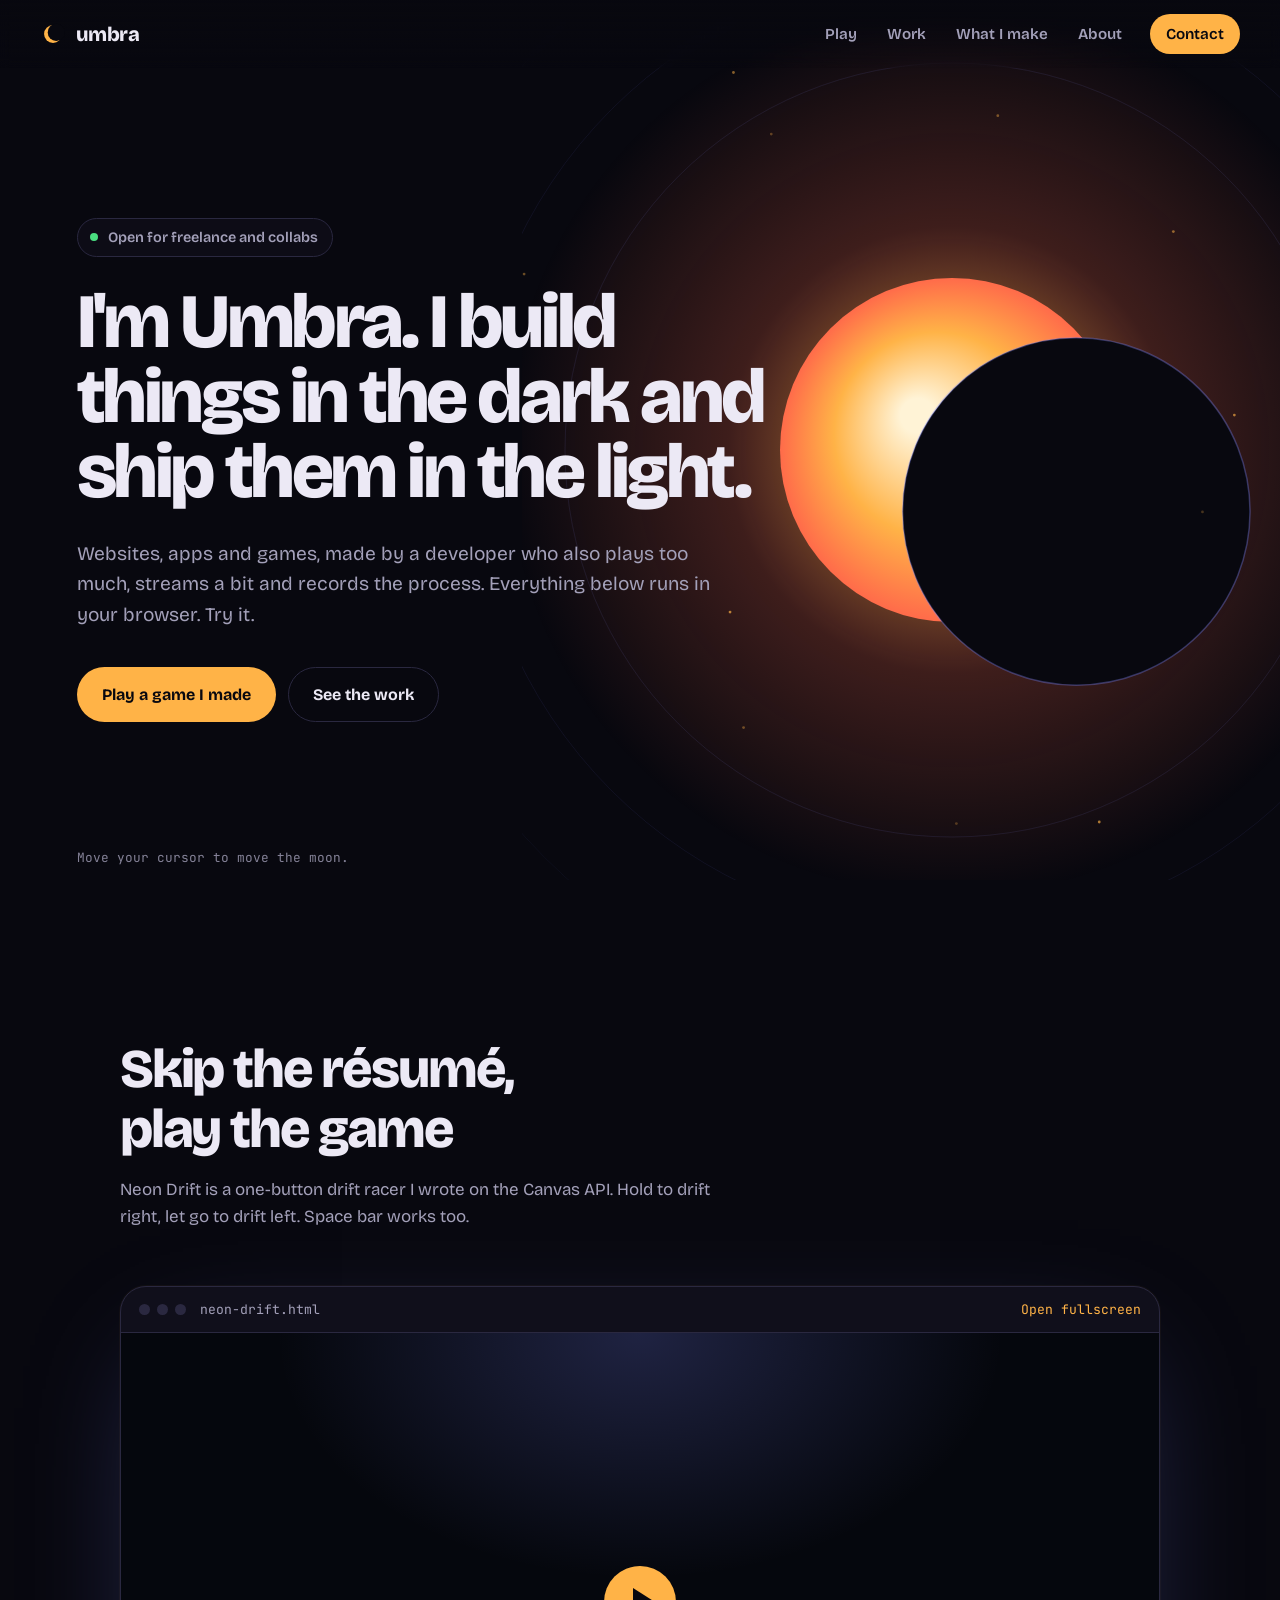
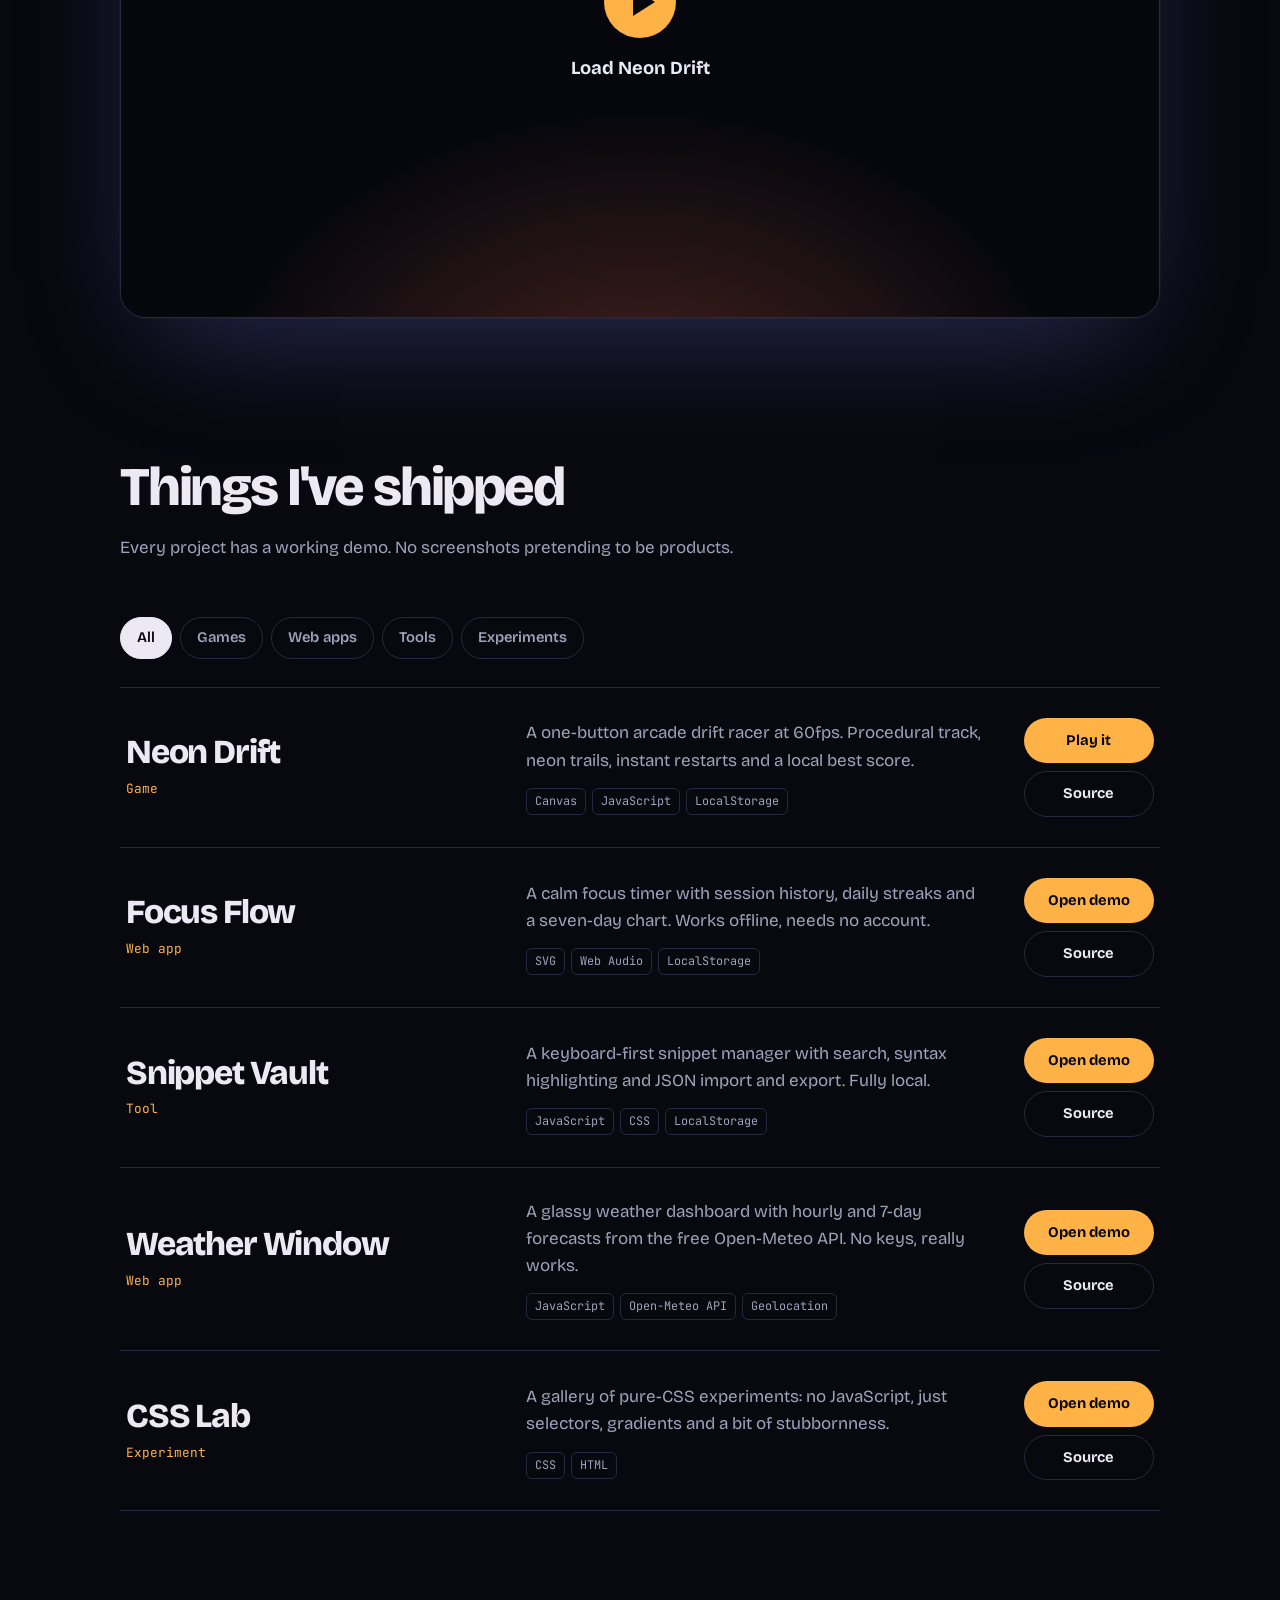
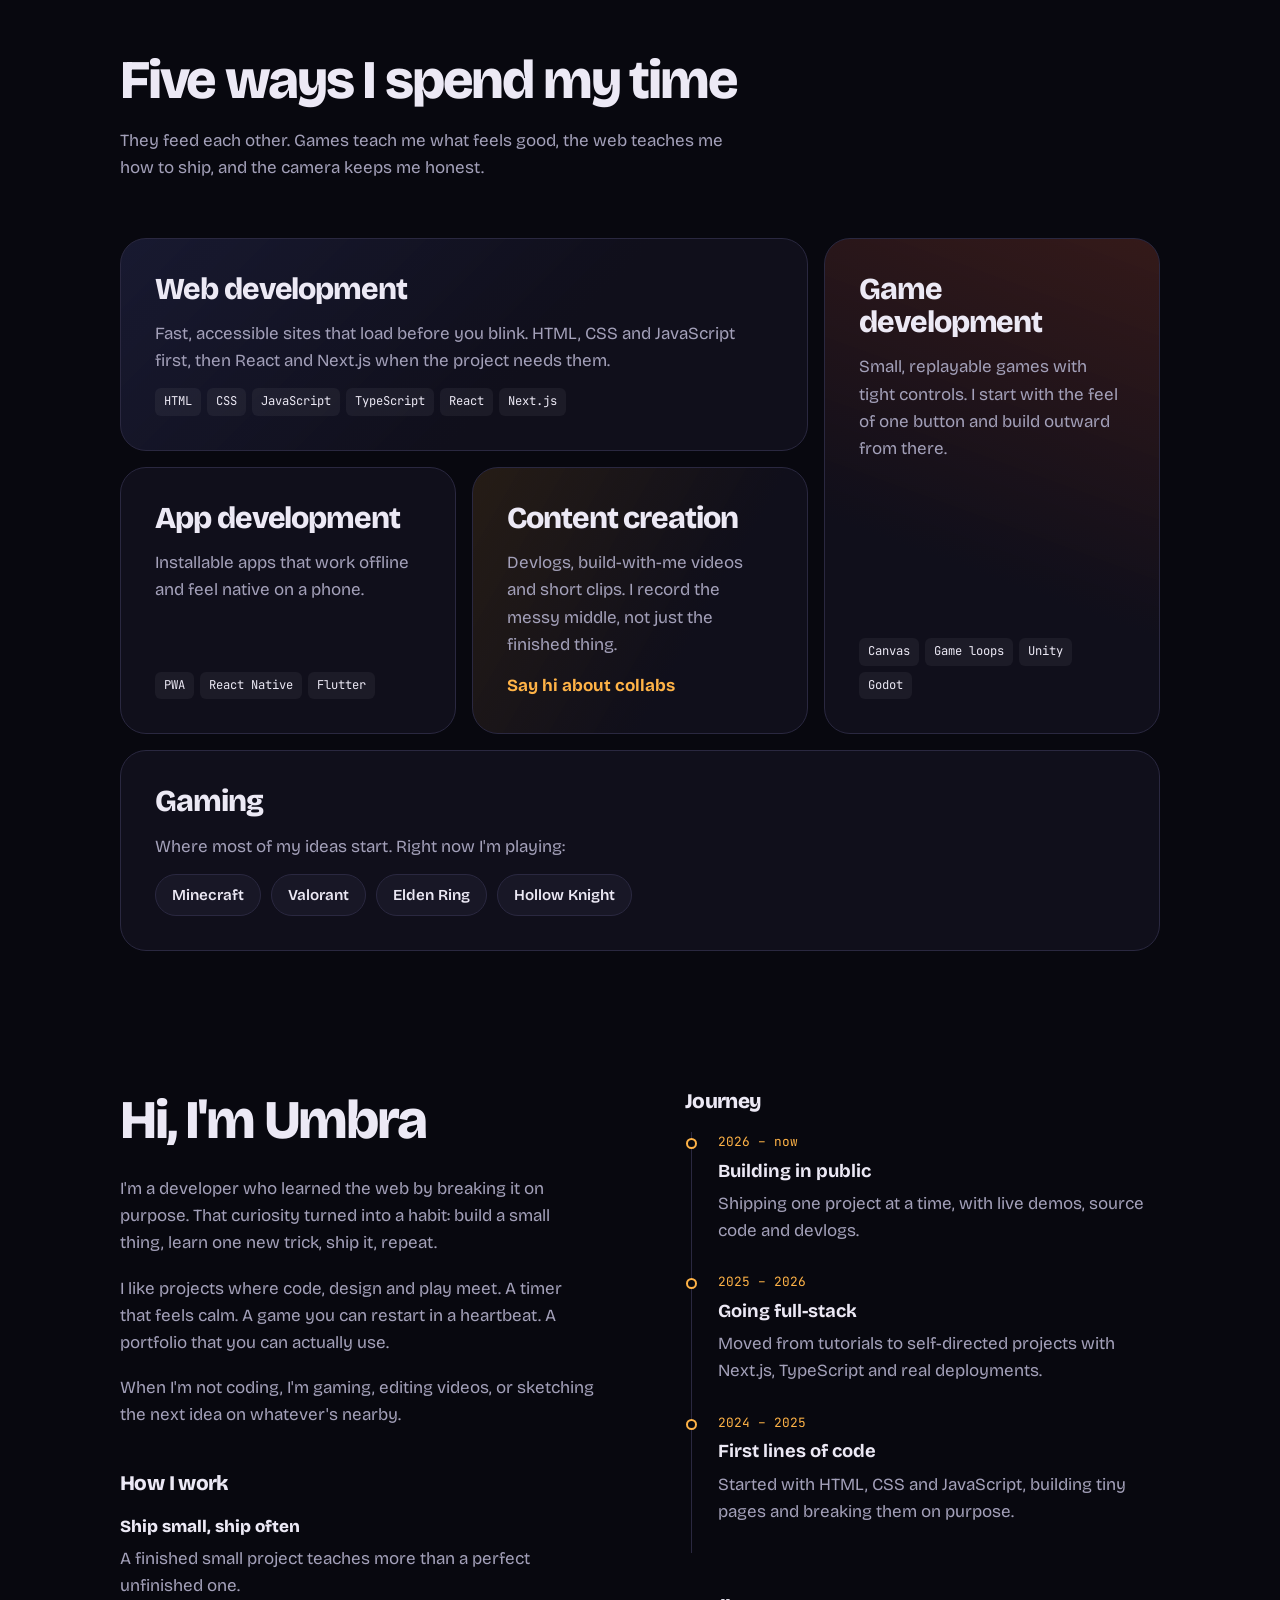
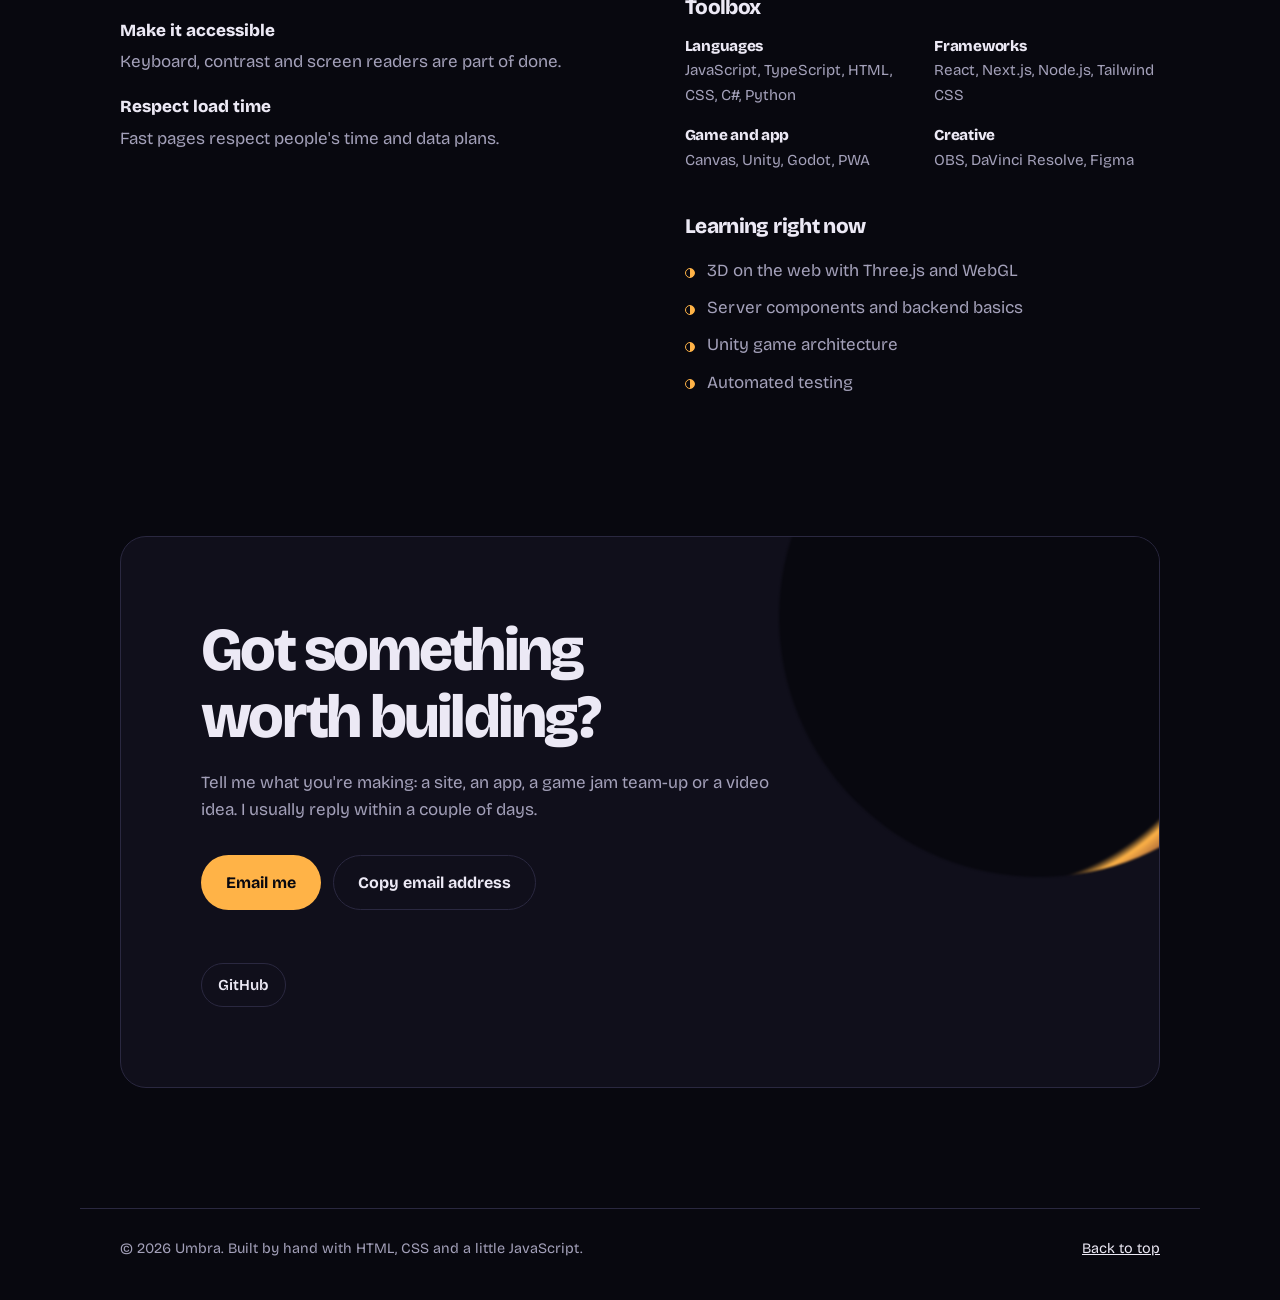
==== index.html @ 6f8a19fa "Add files via upload" ====
<!doctype html>
<html lang="en">
<head>
  <meta charset="utf-8" />
  <meta name="viewport" content="width=device-width, initial-scale=1, viewport-fit=cover" />
  <title>Umbra — web, app and game developer</title>
  <meta name="description" content="Umbra is a developer and content creator building websites, apps and games. Play the demos, read the work, get in touch." />
  <meta name="color-scheme" content="dark" />
  <meta name="theme-color" content="#08080f" />
  <link rel="icon" href="/icon.svg" type="image/svg+xml" />
  <link rel="canonical" href="https://umbra.is-a.dev/" />

  <meta property="og:type" content="website" />
  <meta property="og:title" content="Umbra — web, app and game developer" />
  <meta property="og:description" content="Websites, apps and games, built in the dark and shipped in the light. Play the demos right on the page." />
  <meta property="og:url" content="https://umbra.is-a.dev/" />
  <meta name="twitter:card" content="summary" />

  <link rel="preconnect" href="https://fonts.googleapis.com" />
  <link rel="preconnect" href="https://fonts.gstatic.com" crossorigin />
  <link href="https://fonts.googleapis.com/css2?family=Bricolage+Grotesque:opsz,wght@12..96,400;12..96,600;12..96,800&family=JetBrains+Mono:wght@400;500&display=swap" rel="stylesheet" />
  <link rel="stylesheet" href="style.css" />
</head>
<body>
  <a class="skip" href="#main">Skip to content</a>

  <header class="site-header" id="top">
    <a class="brand" href="#top" aria-label="Umbra, back to top">
      <svg width="26" height="26" viewBox="0 0 64 64" aria-hidden="true">
        <circle cx="32" cy="32" r="22" fill="var(--corona)"/>
        <circle cx="40" cy="28" r="21" fill="var(--night)"/>
      </svg>
      <span>umbra</span>
    </a>
    <nav class="nav" aria-label="Main">
      <a href="#play">Play</a>
      <a href="#work">Work</a>
      <a href="#craft">What I make</a>
      <a href="#about">About</a>
      <a href="#contact" class="nav-cta">Contact</a>
    </nav>
  </header>

  <main id="main">

    <!-- ───────────── Hero ───────────── -->
    <section class="hero" aria-labelledby="hero-title">
      <canvas id="eclipse" aria-hidden="true"></canvas>
      <div class="hero-copy">
        <p class="hero-kicker"><span class="dot" aria-hidden="true"></span> Open for freelance and collabs</p>
        <h1 id="hero-title">I'm Umbra. I build things in the dark and ship them in the light.</h1>
        <p class="hero-lede">Websites, apps and games, made by a developer who also plays too much, streams a bit and records the process. Everything below runs in your browser. Try it.</p>
        <div class="hero-actions">
          <a class="btn btn-primary" href="#play">Play a game I made</a>
          <a class="btn btn-ghost" href="#work">See the work</a>
        </div>
      </div>
      <p class="hero-hint" id="hero-hint">Move your cursor to move the moon.</p>
    </section>

    <!-- ───────────── Play ───────────── -->
    <section class="section play" id="play" aria-labelledby="play-title">
      <div class="section-head">
        <h2 id="play-title">Skip the résumé, play the game</h2>
        <p>Neon Drift is a one-button drift racer I wrote on the Canvas API. Hold to drift right, let go to drift left. Space bar works too.</p>
      </div>

      <div class="console">
        <div class="console-bar">
          <span class="console-dots" aria-hidden="true"><i></i><i></i><i></i></span>
          <span class="console-title">neon-drift.html</span>
          <a class="console-open" href="demos/neon-drift.html" target="_blank" rel="noopener">Open fullscreen</a>
        </div>
        <div class="console-screen" id="console-screen">
          <button class="console-start" id="console-start" type="button">
            <span class="play-icon" aria-hidden="true"></span>
            <span>Load Neon Drift</span>
          </button>
        </div>
      </div>
    </section>

    <!-- ───────────── Work ───────────── -->
    <section class="section work" id="work" aria-labelledby="work-title">
      <div class="section-head">
        <h2 id="work-title">Things I've shipped</h2>
        <p>Every project has a working demo. No screenshots pretending to be products.</p>
      </div>

      <div class="filters" role="group" aria-label="Filter projects" id="filters">
        <button type="button" class="chip is-on" data-filter="all" aria-pressed="true">All</button>
        <button type="button" class="chip" data-filter="Game" aria-pressed="false">Games</button>
        <button type="button" class="chip" data-filter="Web App" aria-pressed="false">Web apps</button>
        <button type="button" class="chip" data-filter="Tool" aria-pressed="false">Tools</button>
        <button type="button" class="chip" data-filter="Experiment" aria-pressed="false">Experiments</button>
      </div>

      <ul class="projects" id="projects"></ul>
    </section>

    <!-- ───────────── Craft ───────────── -->
    <section class="section craft" id="craft" aria-labelledby="craft-title">
      <div class="section-head">
        <h2 id="craft-title">Five ways I spend my time</h2>
        <p>They feed each other. Games teach me what feels good, the web teaches me how to ship, and the camera keeps me honest.</p>
      </div>

      <div class="bento">
        <article class="tile tile-web">
          <h3>Web development</h3>
          <p>Fast, accessible sites that load before you blink. HTML, CSS and JavaScript first, then React and Next.js when the project needs them.</p>
          <ul class="tags"><li>HTML</li><li>CSS</li><li>JavaScript</li><li>TypeScript</li><li>React</li><li>Next.js</li></ul>
        </article>

        <article class="tile tile-game">
          <h3>Game development</h3>
          <p>Small, replayable games with tight controls. I start with the feel of one button and build outward from there.</p>
          <ul class="tags"><li>Canvas</li><li>Game loops</li><li>Unity</li><li>Godot</li></ul>
        </article>

        <article class="tile tile-app">
          <h3>App development</h3>
          <p>Installable apps that work offline and feel native on a phone.</p>
          <ul class="tags"><li>PWA</li><li>React Native</li><li>Flutter</li></ul>
        </article>

        <article class="tile tile-content">
          <h3>Content creation</h3>
          <p>Devlogs, build-with-me videos and short clips. I record the messy middle, not just the finished thing.</p>
          <a class="link" data-link="youtube" href="#contact">Watch on YouTube</a>
        </article>

        <article class="tile tile-gaming">
          <h3>Gaming</h3>
          <p>Where most of my ideas start. Right now I'm playing:</p>
          <ul class="playing" id="playing"></ul>
        </article>
      </div>
    </section>

    <!-- ───────────── About ───────────── -->
    <section class="section about" id="about" aria-labelledby="about-title">
      <div class="about-grid">
        <div>
          <h2 id="about-title">Hi, I'm Umbra</h2>
          <p class="prose">I'm a developer who learned the web by breaking it on purpose. That curiosity turned into a habit: build a small thing, learn one new trick, ship it, repeat.</p>
          <p class="prose">I like projects where code, design and play meet. A timer that feels calm. A game you can restart in a heartbeat. A portfolio that you can actually use.</p>
          <p class="prose">When I'm not coding, I'm gaming, editing videos, or sketching the next idea on whatever's nearby.</p>

          <h3 class="sub">How I work</h3>
          <dl class="principles">
            <div><dt>Ship small, ship often</dt><dd>A finished small project teaches more than a perfect unfinished one.</dd></div>
            <div><dt>Make it accessible</dt><dd>Keyboard, contrast and screen readers are part of done.</dd></div>
            <div><dt>Respect load time</dt><dd>Fast pages respect people's time and data plans.</dd></div>
          </dl>
        </div>

        <div>
          <h3 class="sub first">Journey</h3>
          <ol class="timeline">
            <li>
              <span class="when">2026 – now</span>
              <strong>Building in public</strong>
              <p>Shipping one project at a time, with live demos, source code and devlogs.</p>
            </li>
            <li>
              <span class="when">2025 – 2026</span>
              <strong>Going full-stack</strong>
              <p>Moved from tutorials to self-directed projects with Next.js, TypeScript and real deployments.</p>
            </li>
            <li>
              <span class="when">2024 – 2025</span>
              <strong>First lines of code</strong>
              <p>Started with HTML, CSS and JavaScript, building tiny pages and breaking them on purpose.</p>
            </li>
          </ol>

          <h3 class="sub">Toolbox</h3>
          <div class="toolbox">
            <div><h4>Languages</h4><p>JavaScript, TypeScript, HTML, CSS, C#, Python</p></div>
            <div><h4>Frameworks</h4><p>React, Next.js, Node.js, Tailwind CSS</p></div>
            <div><h4>Game and app</h4><p>Canvas, Unity, Godot, PWA</p></div>
            <div><h4>Creative</h4><p>OBS, DaVinci Resolve, Figma</p></div>
          </div>

          <h3 class="sub">Learning right now</h3>
          <ul class="learning">
            <li>3D on the web with Three.js and WebGL</li>
            <li>Server components and backend basics</li>
            <li>Unity game architecture</li>
            <li>Automated testing</li>
          </ul>
        </div>
      </div>
    </section>

    <!-- ───────────── Contact ───────────── -->
    <section class="section contact" id="contact" aria-labelledby="contact-title">
      <div class="contact-card">
        <h2 id="contact-title">Got something worth building?</h2>
        <p>Tell me what you're making: a site, an app, a game jam team-up or a video idea. I usually reply within a couple of days.</p>

        <div class="contact-actions">
          <a class="btn btn-primary" id="mail-btn" data-link="email" href="#contact">Email me</a>
          <button class="btn btn-ghost" id="copy-email" type="button">Copy email address</button>
        </div>
        <p class="copy-status" id="copy-status" role="status" aria-live="polite"></p>

        <ul class="socials" id="socials"></ul>
      </div>
    </section>
  </main>

  <footer class="site-footer">
    <p>© <span id="year"></span> Umbra. Built by hand with HTML, CSS and a little JavaScript.</p>
    <p><a href="#top">Back to top</a></p>
  </footer>

  <script src="script.js"></script>
</body>
</html>
---- style.css ----
/* ═══════════════════════════════════════════════════════════
   Umbra — eclipse theme
   Umbra = the darkest part of a shadow. The corona is the light
   leaking around it. The whole palette comes from that image.
   ═══════════════════════════════════════════════════════════ */

:root {
  --night: #08080f;
  --umbra: #100f1b;
  --ink: #181726;
  --line: #2a2840;
  --text: #ece9f5;
  --muted: #a3a0b9;
  --corona: #ffb347;
  --ember: #ff6b4a;
  --penumbra: #7c86ff;

  --font-display: "Bricolage Grotesque", ui-sans-serif, system-ui, -apple-system, "Segoe UI", sans-serif;
  --font-mono: "JetBrains Mono", ui-monospace, "SF Mono", Menlo, Consolas, monospace;

  --r-sm: 8px;
  --r-md: 14px;
  --r-lg: 26px;

  --wrap: 1120px;
  color-scheme: dark;
}

*, *::before, *::after { box-sizing: border-box; }
html { scroll-behavior: smooth; scroll-padding-top: 84px; }
body {
  margin: 0;
  background: var(--night);
  color: var(--text);
  font-family: var(--font-display);
  font-size: 1.0625rem;
  line-height: 1.6;
  -webkit-font-smoothing: antialiased;
  text-rendering: optimizeLegibility;
}
img, svg, canvas, iframe { display: block; max-width: 100%; }
a { color: inherit; }
h1, h2, h3, h4 { line-height: 1.1; margin: 0; letter-spacing: -0.02em; }
p { margin: 0; }
ul, ol { margin: 0; padding: 0; list-style: none; }

:focus-visible {
  outline: 2px solid var(--corona);
  outline-offset: 3px;
  border-radius: 6px;
}
::selection { background: var(--corona); color: var(--night); }

.skip {
  position: absolute; left: 12px; top: -60px; z-index: 100;
  background: var(--corona); color: var(--night);
  padding: 10px 16px; border-radius: var(--r-sm); font-weight: 600;
  text-decoration: none;
}
.skip:focus { top: 12px; }

/* ───────── Header ───────── */
.site-header {
  position: fixed; inset: 0 0 auto 0; z-index: 50;
  display: flex; align-items: center; justify-content: space-between;
  gap: 16px;
  padding: calc(env(safe-area-inset-top, 0px) + 14px) clamp(18px, 4vw, 40px) 14px;
  background: linear-gradient(to bottom, rgb(8 8 15 / 0.92), rgb(8 8 15 / 0));
  backdrop-filter: blur(6px);
  -webkit-backdrop-filter: blur(6px);
}
.brand {
  display: inline-flex; align-items: center; gap: 10px;
  text-decoration: none; font-weight: 800; font-size: 1.25rem; letter-spacing: -0.03em;
}
.nav { display: flex; align-items: center; gap: clamp(10px, 2.2vw, 26px); }
.nav a {
  text-decoration: none; color: var(--muted); font-size: 0.95rem; font-weight: 600;
  padding: 6px 2px; transition: color 0.2s;
}
.nav a:hover { color: var(--text); }
.nav .nav-cta {
  color: var(--night); background: var(--corona);
  padding: 8px 16px; border-radius: 999px;
}
.nav .nav-cta:hover { background: #ffc46d; color: var(--night); }

/* ───────── Hero ───────── */
.hero {
  position: relative; isolation: isolate;
  min-height: 100svh;
  display: flex; align-items: center;
  padding: 120px clamp(18px, 6vw, 80px) 80px;
  max-width: 1400px; margin: 0 auto;
}
#eclipse {
  position: absolute; z-index: -1;
  right: -8%; top: 50%; transform: translateY(-50%);
  width: min(76vw, 860px); height: min(76vw, 860px);
  pointer-events: none;
}
.hero-copy { max-width: 700px; }
.hero-kicker {
  display: inline-flex; align-items: center; gap: 10px;
  font-size: 0.9rem; color: var(--muted); font-weight: 600;
  padding: 7px 14px 7px 12px;
  border: 1px solid var(--line); border-radius: 999px;
  background: rgb(16 15 27 / 0.7);
  margin-bottom: 28px;
}
.dot {
  width: 8px; height: 8px; border-radius: 50%; background: #4ade80;
  box-shadow: 0 0 0 0 rgb(74 222 128 / 0.6);
  animation: ping 2.4s ease-out infinite;
}
@keyframes ping {
  70%, 100% { box-shadow: 0 0 0 10px rgb(74 222 128 / 0); }
}
.hero h1 {
  font-size: clamp(2.5rem, 6vw, 4.9rem);
  font-weight: 800;
  letter-spacing: -0.045em;
  line-height: 0.98;
  text-wrap: balance;
}
.hero-lede {
  margin-top: 28px; max-width: 54ch;
  color: var(--muted); font-size: clamp(1.05rem, 1.6vw, 1.2rem);
}
.hero-actions { display: flex; flex-wrap: wrap; gap: 12px; margin-top: 36px; }
.hero-hint {
  position: absolute; left: clamp(18px, 6vw, 80px); bottom: 32px;
  font-family: var(--font-mono); font-size: 0.8rem; color: var(--muted);
  opacity: 0; animation: hint 1s ease 2.2s forwards;
}
@keyframes hint { to { opacity: 0.8; } }
@media (hover: none) { .hero-hint { display: none; } }

/* one orchestrated entrance — the hero only */
.hero-copy > * { opacity: 0; transform: translateY(18px); animation: rise 0.9s cubic-bezier(0.2, 0.8, 0.2, 1) forwards; }
.hero-copy > :nth-child(1) { animation-delay: 0.15s; }
.hero-copy > :nth-child(2) { animation-delay: 0.3s; }
.hero-copy > :nth-child(3) { animation-delay: 0.5s; }
.hero-copy > :nth-child(4) { animation-delay: 0.65s; }
@keyframes rise { to { opacity: 1; transform: none; } }

/* ───────── Buttons ───────── */
.btn {
  display: inline-flex; align-items: center; justify-content: center;
  font: inherit; font-weight: 700; font-size: 1rem;
  padding: 14px 24px; border-radius: 999px; border: 1px solid transparent;
  text-decoration: none; cursor: pointer;
  transition: transform 0.18s, background 0.18s, border-color 0.18s;
}
.btn:active { transform: scale(0.97); }
.btn-primary { background: var(--corona); color: var(--night); }
.btn-primary:hover { background: #ffc46d; }
.btn-ghost { background: transparent; color: var(--text); border-color: var(--line); }
.btn-ghost:hover { border-color: var(--penumbra); background: rgb(124 134 255 / 0.08); }

/* ───────── Sections ───────── */
.section {
  max-width: var(--wrap); margin: 0 auto;
  padding: clamp(72px, 11vw, 140px) clamp(18px, 4vw, 40px) 0;
}
.section-head { max-width: 680px; margin-bottom: clamp(32px, 5vw, 56px); }
.section-head h2 { font-size: clamp(2rem, 4.6vw, 3.4rem); font-weight: 800; letter-spacing: -0.04em; text-wrap: balance; }
.section-head p { margin-top: 16px; color: var(--muted); max-width: 56ch; }

/* ───────── Play console ───────── */
.console {
  border: 1px solid var(--line);
  border-radius: var(--r-lg);
  background: var(--umbra);
  overflow: hidden;
  box-shadow: 0 0 0 1px rgb(255 179 71 / 0.04), 0 40px 120px -40px rgb(124 134 255 / 0.35);
}
.console-bar {
  display: flex; align-items: center; gap: 14px;
  padding: 12px 18px; border-bottom: 1px solid var(--line);
  font-family: var(--font-mono); font-size: 0.82rem; color: var(--muted);
}
.console-dots { display: inline-flex; gap: 7px; }
.console-dots i { width: 11px; height: 11px; border-radius: 50%; background: var(--line); }
.console-title { flex: 1; }
.console-open { color: var(--corona); text-decoration: none; }
.console-open:hover { text-decoration: underline; }
.console-screen {
  position: relative; aspect-ratio: 16 / 9; min-height: 340px; background: #05070d;
}
.console-screen iframe { position: absolute; inset: 0; width: 100%; height: 100%; border: 0; }
.console-start {
  position: absolute; inset: 0; width: 100%;
  display: flex; flex-direction: column; align-items: center; justify-content: center; gap: 16px;
  background:
    radial-gradient(60% 80% at 50% 120%, rgb(255 107 74 / 0.28), transparent 70%),
    radial-gradient(50% 60% at 50% 0%, rgb(124 134 255 / 0.22), transparent 70%),
    #05070d;
  border: 0; color: var(--text); cursor: pointer;
  font: inherit; font-weight: 700; font-size: 1.15rem;
}
.play-icon {
  width: 72px; height: 72px; border-radius: 50%;
  background: var(--corona); position: relative;
  transition: transform 0.2s;
}
.play-icon::after {
  content: ""; position: absolute; left: 29px; top: 22px;
  border-left: 22px solid var(--night);
  border-top: 14px solid transparent; border-bottom: 14px solid transparent;
}
.console-start:hover .play-icon { transform: scale(1.08); }

/* ───────── Work ───────── */
.filters { display: flex; flex-wrap: wrap; gap: 8px; margin-bottom: 28px; }
.chip {
  font: inherit; font-size: 0.92rem; font-weight: 600; cursor: pointer;
  color: var(--muted); background: transparent;
  border: 1px solid var(--line); border-radius: 999px; padding: 8px 16px;
  transition: all 0.18s;
}
.chip:hover { color: var(--text); border-color: var(--muted); }
.chip.is-on { background: var(--text); color: var(--night); border-color: var(--text); }

.projects { border-top: 1px solid var(--line); }
.project {
  display: grid;
  grid-template-columns: minmax(0, 1.1fr) minmax(0, 1.4fr) auto;
  gap: clamp(16px, 3vw, 40px); align-items: center;
  padding: 30px 6px;
  border-bottom: 1px solid var(--line);
  transition: background 0.25s, padding 0.25s;
}
.project:hover { background: linear-gradient(90deg, rgb(255 179 71 / 0.05), transparent 70%); padding-left: 18px; }
.project h3 { font-size: clamp(1.5rem, 3vw, 2.1rem); font-weight: 800; letter-spacing: -0.035em; }
.project .kind { display: block; margin-top: 8px; font-family: var(--font-mono); font-size: 0.8rem; color: var(--corona); }
.project .blurb { color: var(--muted); max-width: 52ch; }
.project .tech { display: flex; flex-wrap: wrap; gap: 6px; margin-top: 14px; }
.project .tech li {
  font-family: var(--font-mono); font-size: 0.74rem; color: var(--muted);
  border: 1px solid var(--line); border-radius: 6px; padding: 3px 8px;
}
.project .links { display: flex; flex-direction: column; gap: 8px; align-items: stretch; min-width: 130px; }
.project .links .btn { padding: 10px 18px; font-size: 0.92rem; }
.project[hidden] { display: none; }

@media (max-width: 820px) {
  .project { grid-template-columns: 1fr; gap: 14px; }
  .project .links { flex-direction: row; }
  .project .links .btn { flex: 1; }
}

/* ───────── Bento ───────── */
.bento {
  display: grid; gap: 16px;
  grid-template-columns: repeat(6, 1fr);
  grid-template-areas:
    "web web web web game game"
    "app app content content game game"
    "gaming gaming gaming gaming gaming gaming";
}
.tile {
  border: 1px solid var(--line); border-radius: var(--r-lg);
  background: var(--umbra); padding: clamp(22px, 3vw, 34px);
  display: flex; flex-direction: column; gap: 14px;
  position: relative; overflow: hidden;
}
.tile h3 { font-size: clamp(1.4rem, 2.4vw, 1.9rem); font-weight: 800; letter-spacing: -0.035em; }
.tile p { color: var(--muted); }
.tile-web { grid-area: web; background: linear-gradient(135deg, rgb(124 134 255 / 0.14), var(--umbra) 60%); }
.tile-game { grid-area: game; background: linear-gradient(200deg, rgb(255 107 74 / 0.18), var(--umbra) 65%); }
.tile-app { grid-area: app; }
.tile-content { grid-area: content; background: linear-gradient(120deg, rgb(255 179 71 / 0.12), var(--umbra) 65%); }
.tile-gaming { grid-area: gaming; }
.tags { display: flex; flex-wrap: wrap; gap: 6px; margin-top: auto; }
.tags li {
  font-family: var(--font-mono); font-size: 0.76rem; color: var(--text);
  background: rgb(255 255 255 / 0.05); border-radius: 6px; padding: 4px 9px;
}
.link { color: var(--corona); font-weight: 700; text-decoration: none; margin-top: auto; }
.link:hover { text-decoration: underline; }
.playing { display: flex; flex-wrap: wrap; gap: 10px; }
.playing li {
  border: 1px solid var(--line); border-radius: 999px;
  padding: 8px 16px; font-weight: 600; font-size: 0.95rem;
  background: var(--ink);
}

@media (max-width: 820px) {
  .bento {
    grid-template-columns: 1fr;
    grid-template-areas: "web" "game" "app" "content" "gaming";
  }
}

/* ───────── About ───────── */
.about-grid {
  display: grid; grid-template-columns: minmax(0, 1fr) minmax(0, 1fr);
  gap: clamp(40px, 7vw, 100px);
}
.about h2 { font-size: clamp(2rem, 4.6vw, 3.4rem); font-weight: 800; letter-spacing: -0.04em; margin-bottom: 24px; }
.prose { color: var(--muted); max-width: 52ch; margin-bottom: 18px; }
.sub { font-size: 1.3rem; font-weight: 800; letter-spacing: -0.03em; margin: 44px 0 18px; }
.sub.first { margin-top: 0; }

.principles { display: grid; gap: 18px; }
.principles dt { font-weight: 800; }
.principles dd { margin: 4px 0 0; color: var(--muted); max-width: 46ch; }

.timeline { border-left: 1px solid var(--line); margin-left: 6px; }
.timeline li { position: relative; padding: 0 0 28px 26px; }
.timeline li::before {
  content: ""; position: absolute; left: -6px; top: 6px;
  width: 11px; height: 11px; border-radius: 50%;
  background: var(--night); border: 2px solid var(--corona);
}
.timeline .when { font-family: var(--font-mono); font-size: 0.8rem; color: var(--corona); display: block; margin-bottom: 4px; }
.timeline strong { font-size: 1.15rem; }
.timeline p { color: var(--muted); margin-top: 4px; max-width: 46ch; }

.toolbox { display: grid; grid-template-columns: 1fr 1fr; gap: 20px 24px; }
.toolbox h4 { font-size: 0.95rem; font-weight: 800; margin-bottom: 4px; }
.toolbox p { color: var(--muted); font-size: 0.95rem; }

.learning { display: grid; gap: 10px; }
.learning li { position: relative; padding-left: 22px; color: var(--muted); }
.learning li::before {
  content: ""; position: absolute; left: 0; top: 0.62em;
  width: 10px; height: 10px; border-radius: 50%;
  background: linear-gradient(90deg, var(--night) 50%, var(--corona) 50%);
  border: 1px solid var(--corona);
}

@media (max-width: 820px) { .about-grid { grid-template-columns: 1fr; } }

/* ───────── Contact ───────── */
.contact { padding-bottom: clamp(72px, 10vw, 120px); }
.contact-card {
  position: relative; overflow: hidden; isolation: isolate;
  border: 1px solid var(--line); border-radius: var(--r-lg);
  padding: clamp(32px, 7vw, 80px);
  background: var(--umbra);
}
.contact-card::before {
  content: ""; position: absolute; z-index: -1;
  width: 520px; height: 520px; right: -140px; top: -180px; border-radius: 50%;
  background: radial-gradient(circle at 40% 55%, var(--night) 58%, var(--corona) 60%, rgb(255 107 74 / 0.4) 66%, transparent 74%);
  filter: blur(1px);
}
.contact h2 { font-size: clamp(2rem, 5vw, 3.8rem); font-weight: 800; letter-spacing: -0.045em; max-width: 14ch; text-wrap: balance; }
.contact-card > p:not(.copy-status) { margin-top: 18px; color: var(--muted); max-width: 52ch; }
.contact-actions { display: flex; flex-wrap: wrap; gap: 12px; margin-top: 32px; }
.copy-status { min-height: 1.5em; margin-top: 12px; font-family: var(--font-mono); font-size: 0.85rem; color: var(--corona); }
.socials { display: flex; flex-wrap: wrap; gap: 10px; margin-top: 20px; }
.socials a {
  display: inline-flex; padding: 9px 16px; border-radius: 999px;
  border: 1px solid var(--line); text-decoration: none; font-weight: 600; font-size: 0.95rem;
  transition: border-color 0.18s, background 0.18s;
}
.socials a:hover { border-color: var(--penumbra); background: rgb(124 134 255 / 0.08); }

/* ───────── Footer ───────── */
.site-footer {
  max-width: var(--wrap); margin: 0 auto;
  padding: 28px clamp(18px, 4vw, 40px) calc(env(safe-area-inset-bottom, 0px) + 40px);
  border-top: 1px solid var(--line);
  display: flex; justify-content: space-between; flex-wrap: wrap; gap: 12px;
  color: var(--muted); font-size: 0.9rem;
}
.site-footer a { color: var(--text); }

/* ───────── Responsive header ───────── */
@media (max-width: 640px) {
  .nav a:not(.nav-cta) { display: none; }
  .hero { flex-direction: column; justify-content: center; align-items: flex-start; padding-top: 92px; padding-bottom: 72px; }
  #eclipse {
    position: relative; right: auto; top: auto; transform: none;
    width: min(88vw, 340px); height: min(88vw, 340px);
    margin: 0 auto -24px;
  }
}

/* ───────── Reduced motion ───────── */
@media (prefers-reduced-motion: reduce) {
  html { scroll-behavior: auto; }
  *, *::before, *::after { animation-duration: 0.001ms !important; animation-delay: 0s !important; transition-duration: 0.001ms !important; }
  .hero-copy > *, .hero-hint { opacity: 1; transform: none; }
}
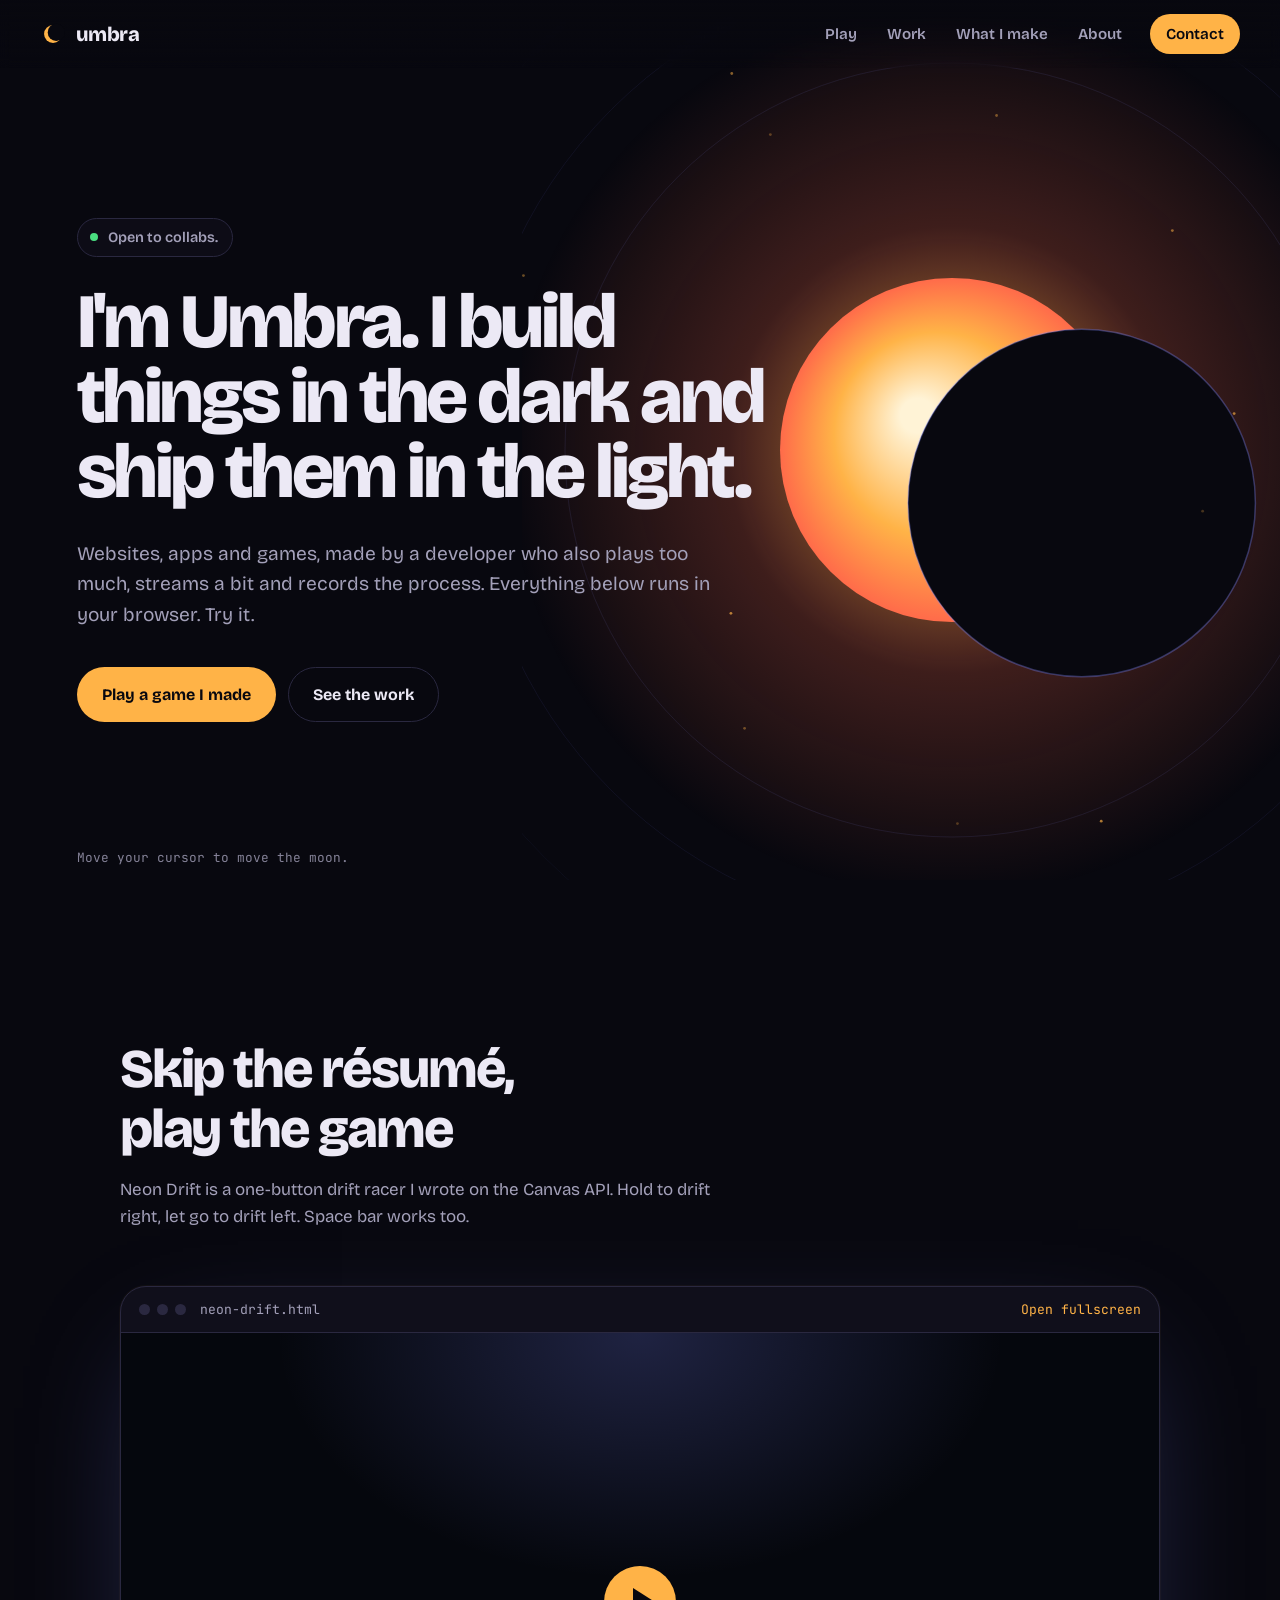
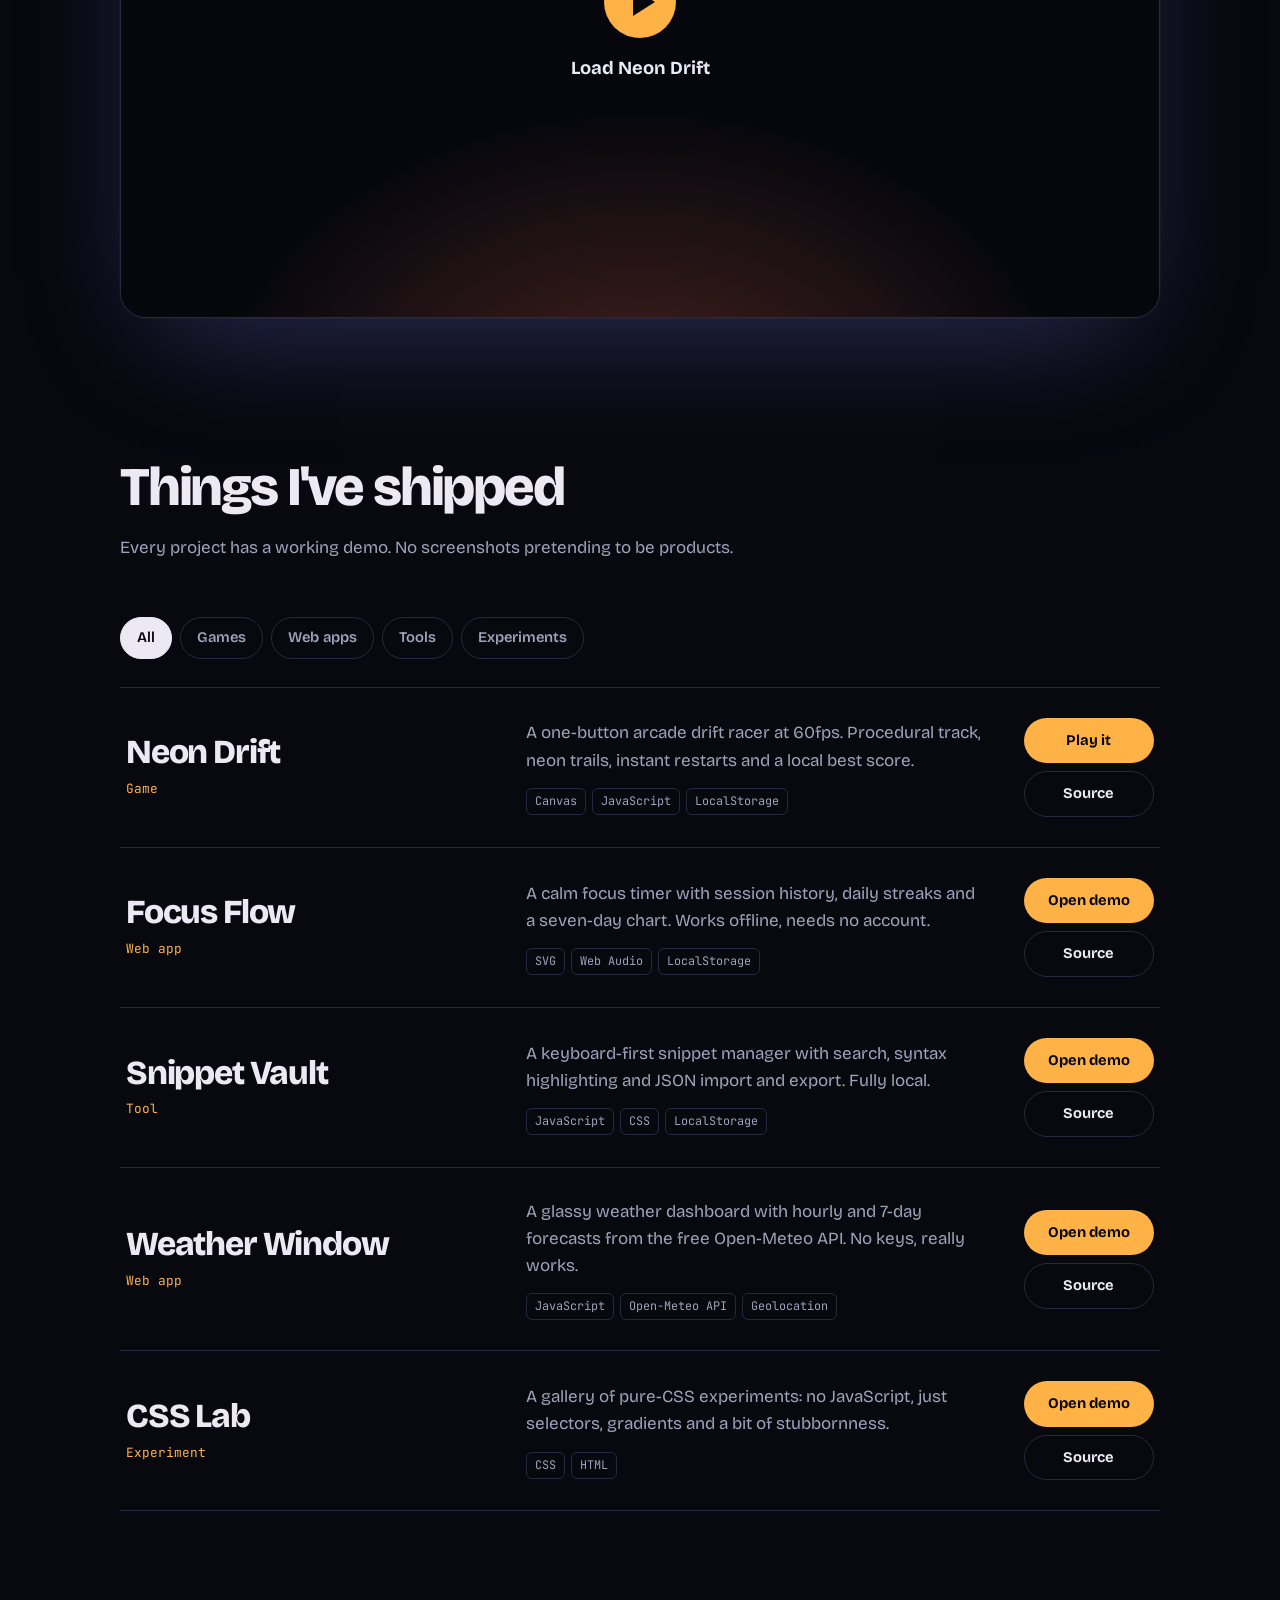
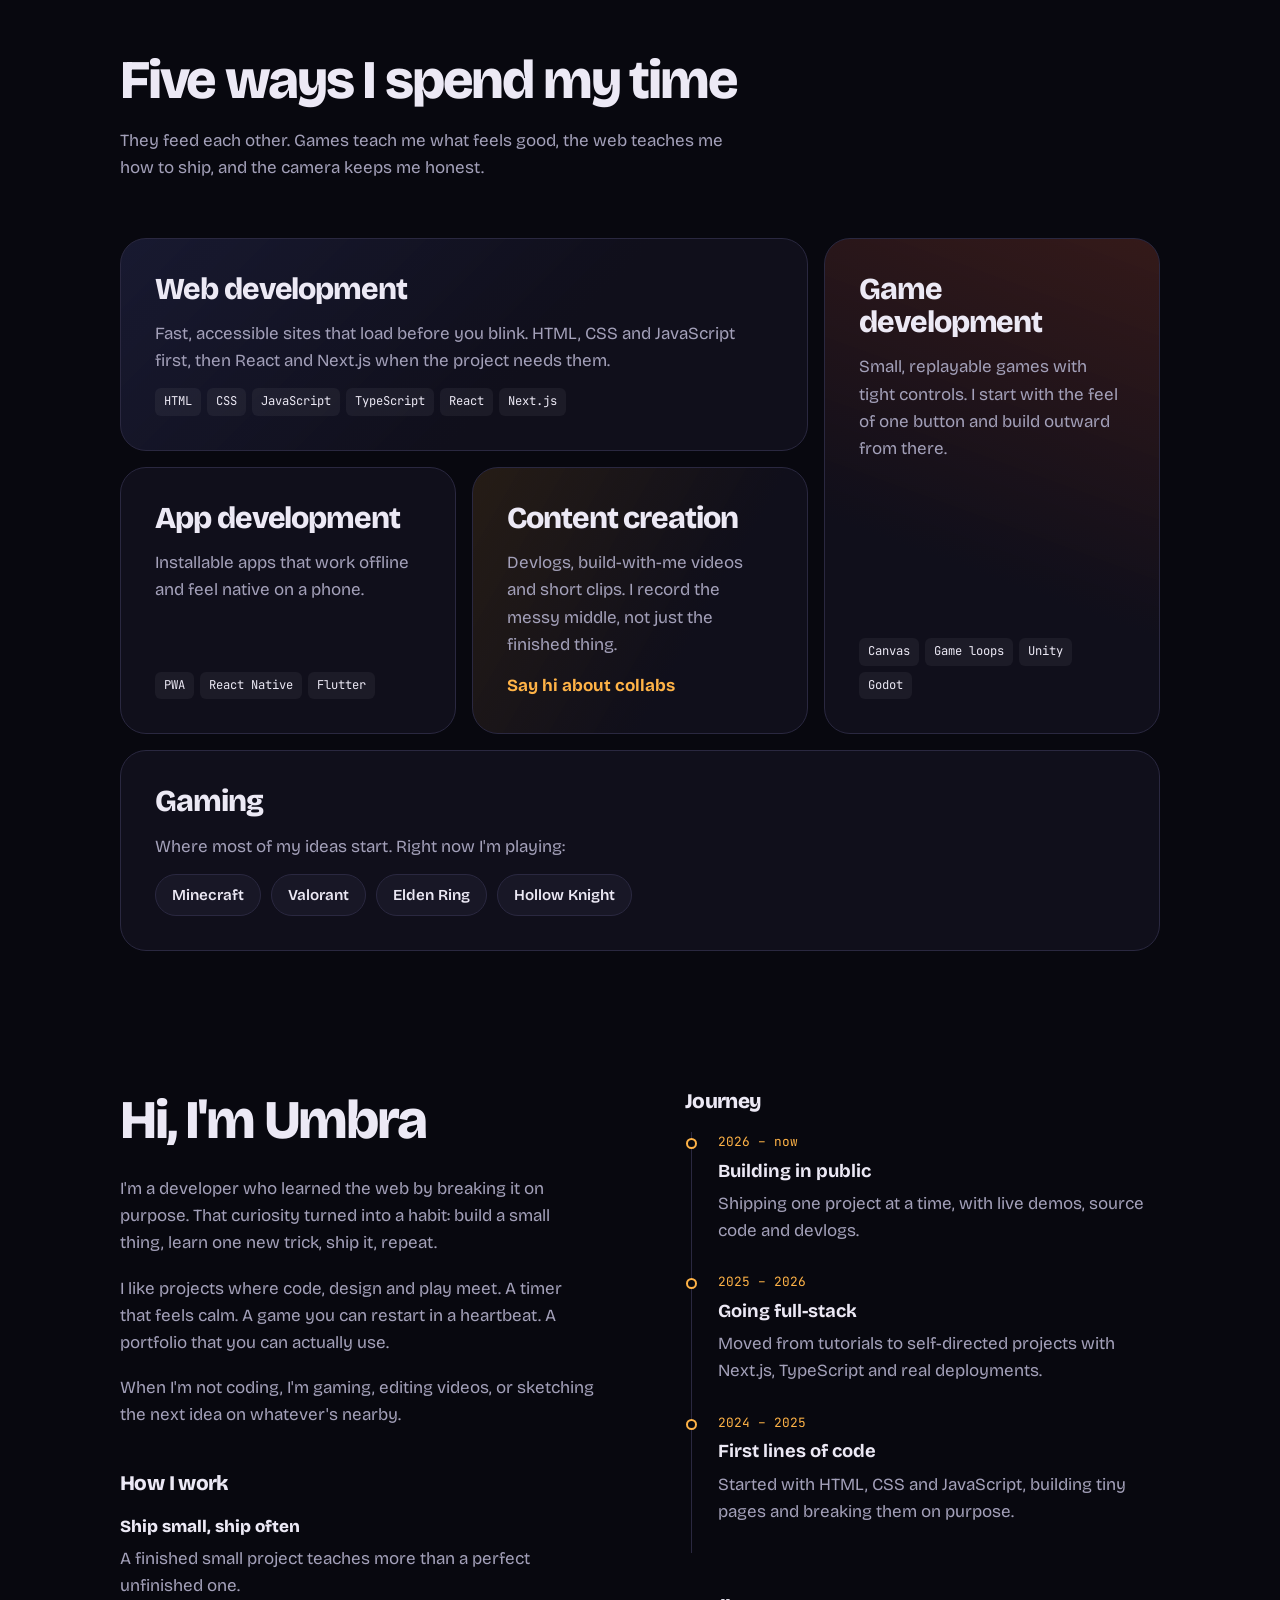
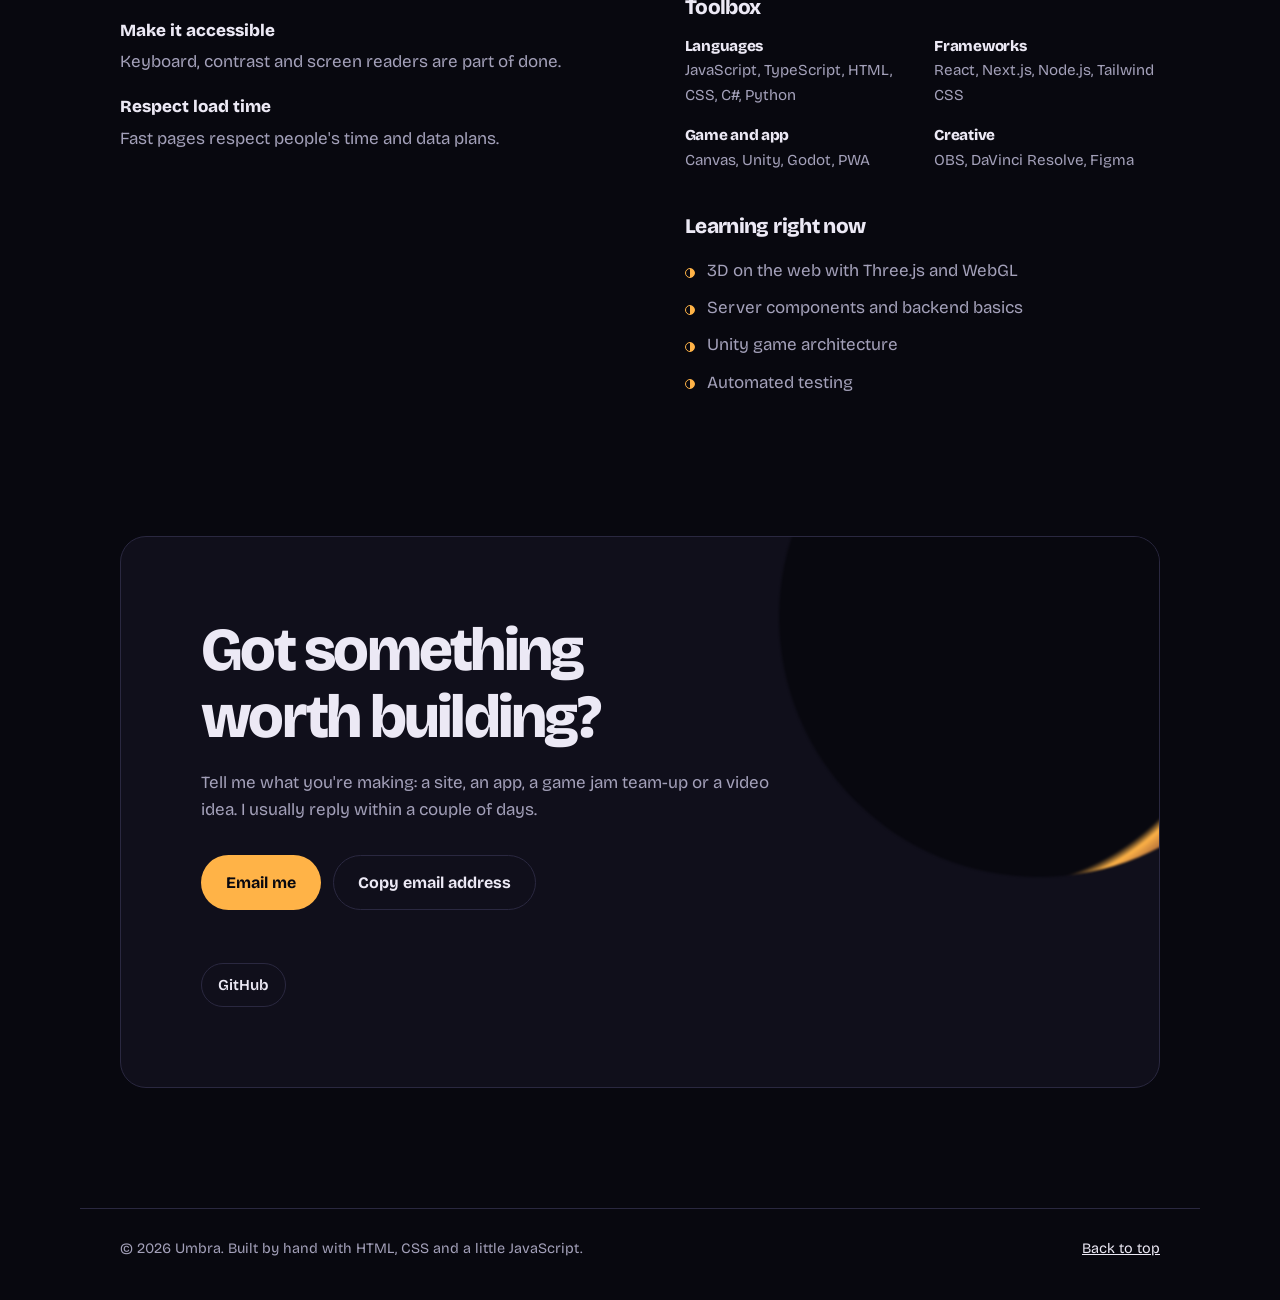
==== commit 4bc908c3: "Update index.html" ====
--- a/index.html
+++ b/index.html
@@ -47,7 +47,7 @@
     <section class="hero" aria-labelledby="hero-title">
       <canvas id="eclipse" aria-hidden="true"></canvas>
       <div class="hero-copy">
-        <p class="hero-kicker"><span class="dot" aria-hidden="true"></span> Open for freelance and collabs</p>
+        <p class="hero-kicker"><span class="dot" aria-hidden="true"></span> Open to collabs.</p>
         <h1 id="hero-title">I'm Umbra. I build things in the dark and ship them in the light.</h1>
         <p class="hero-lede">Websites, apps and games, made by a developer who also plays too much, streams a bit and records the process. Everything below runs in your browser. Try it.</p>
         <div class="hero-actions">
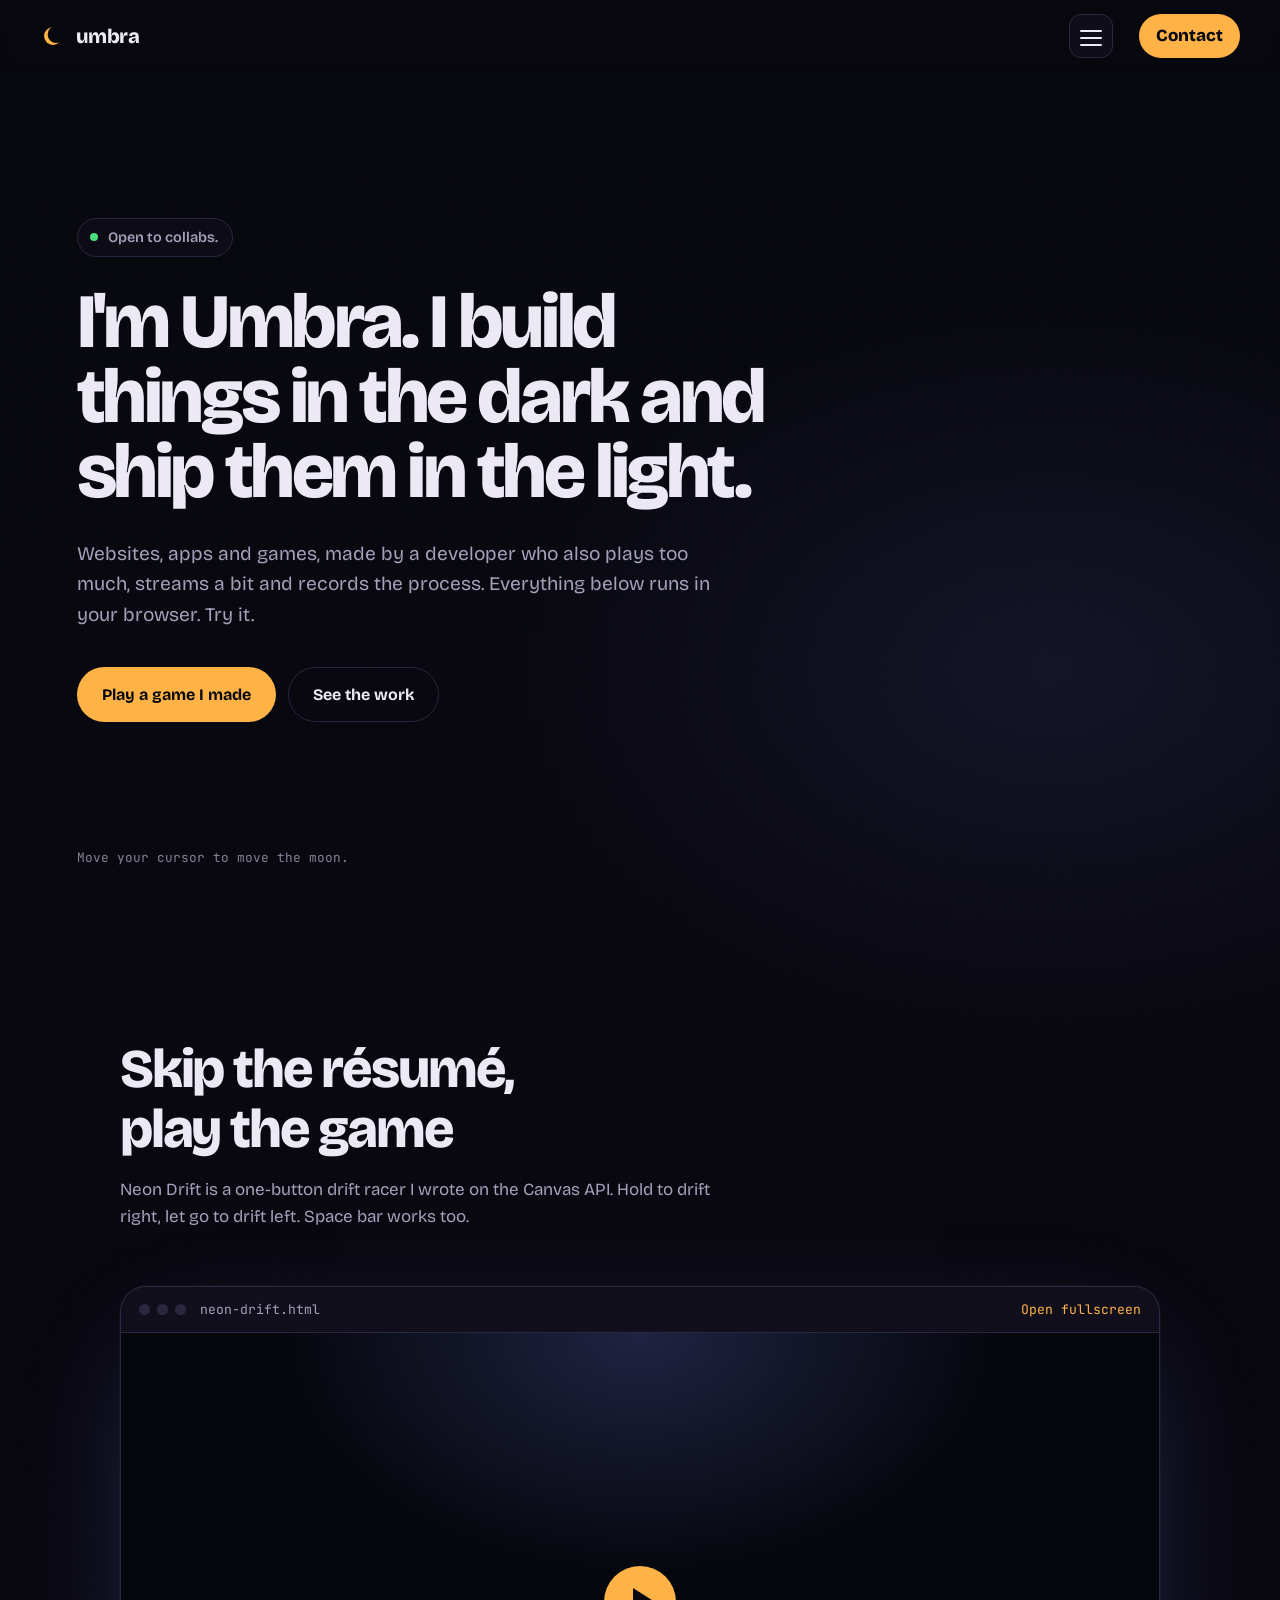
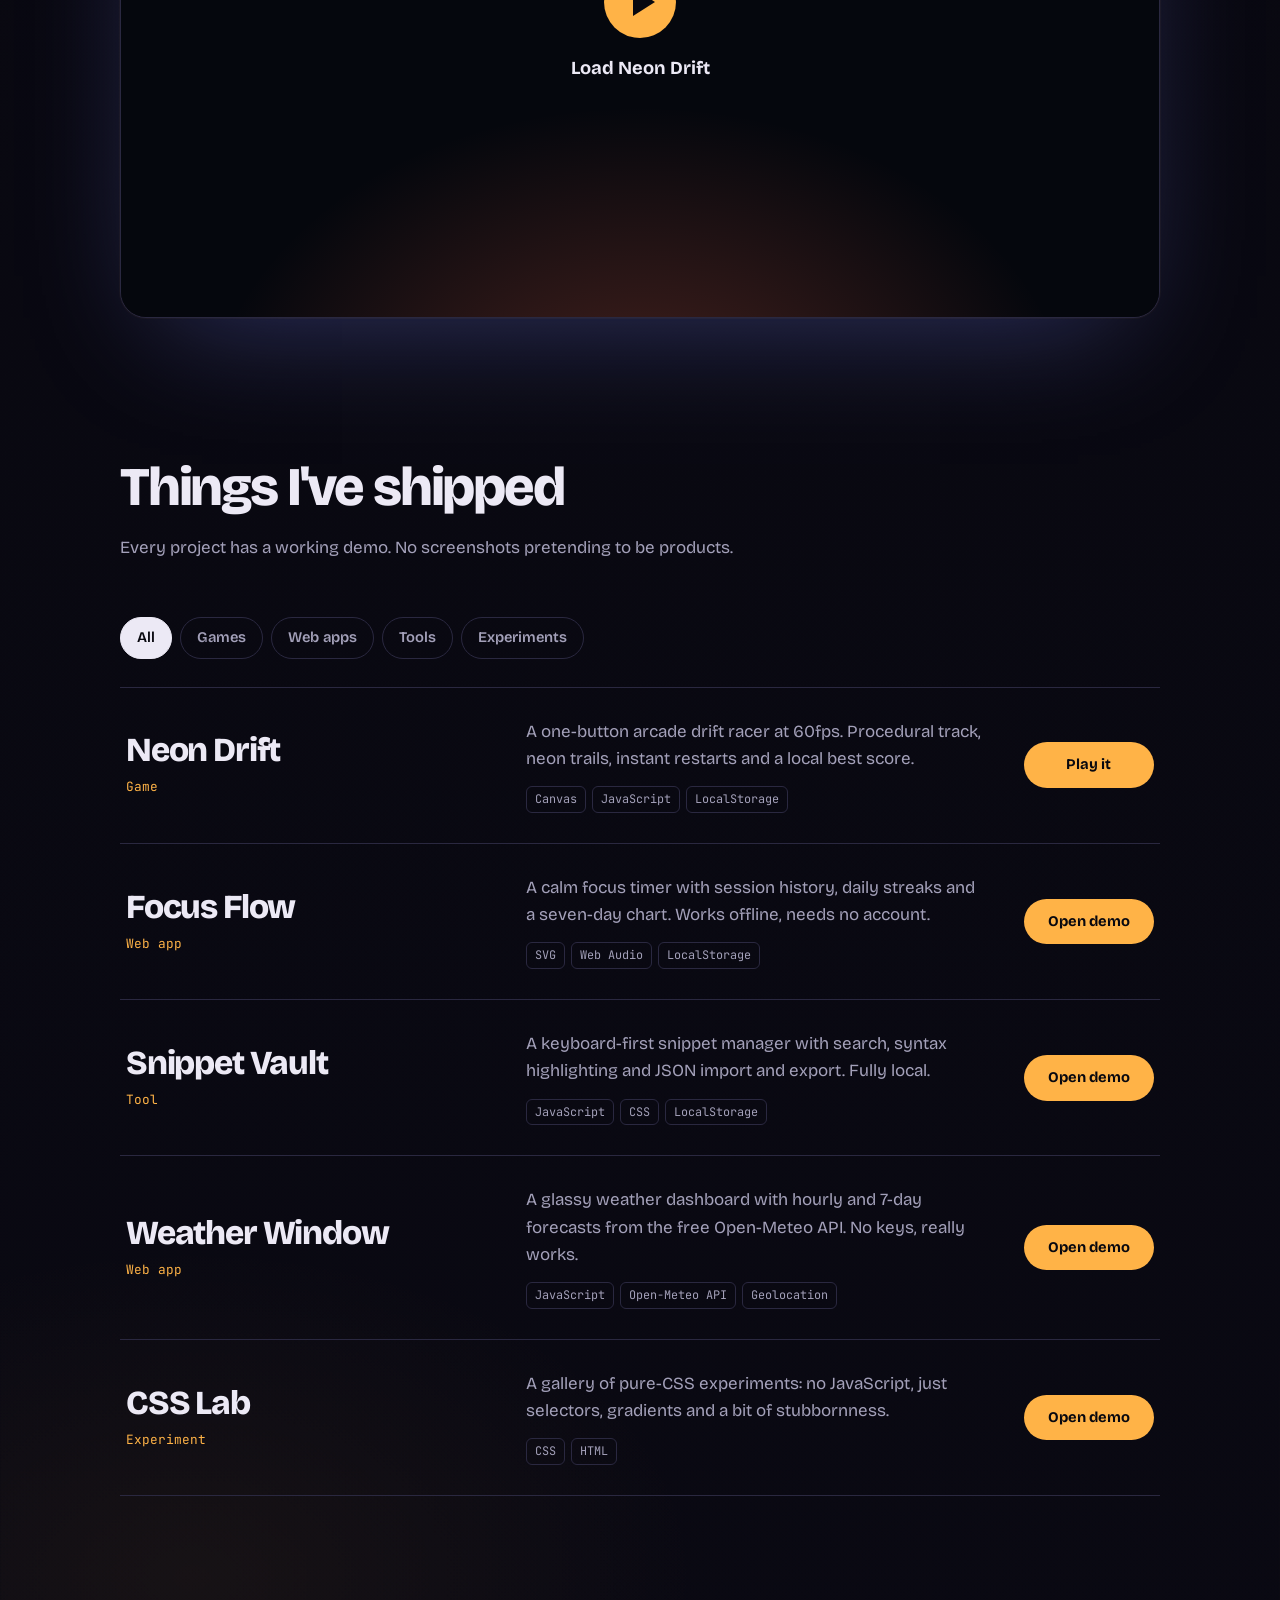
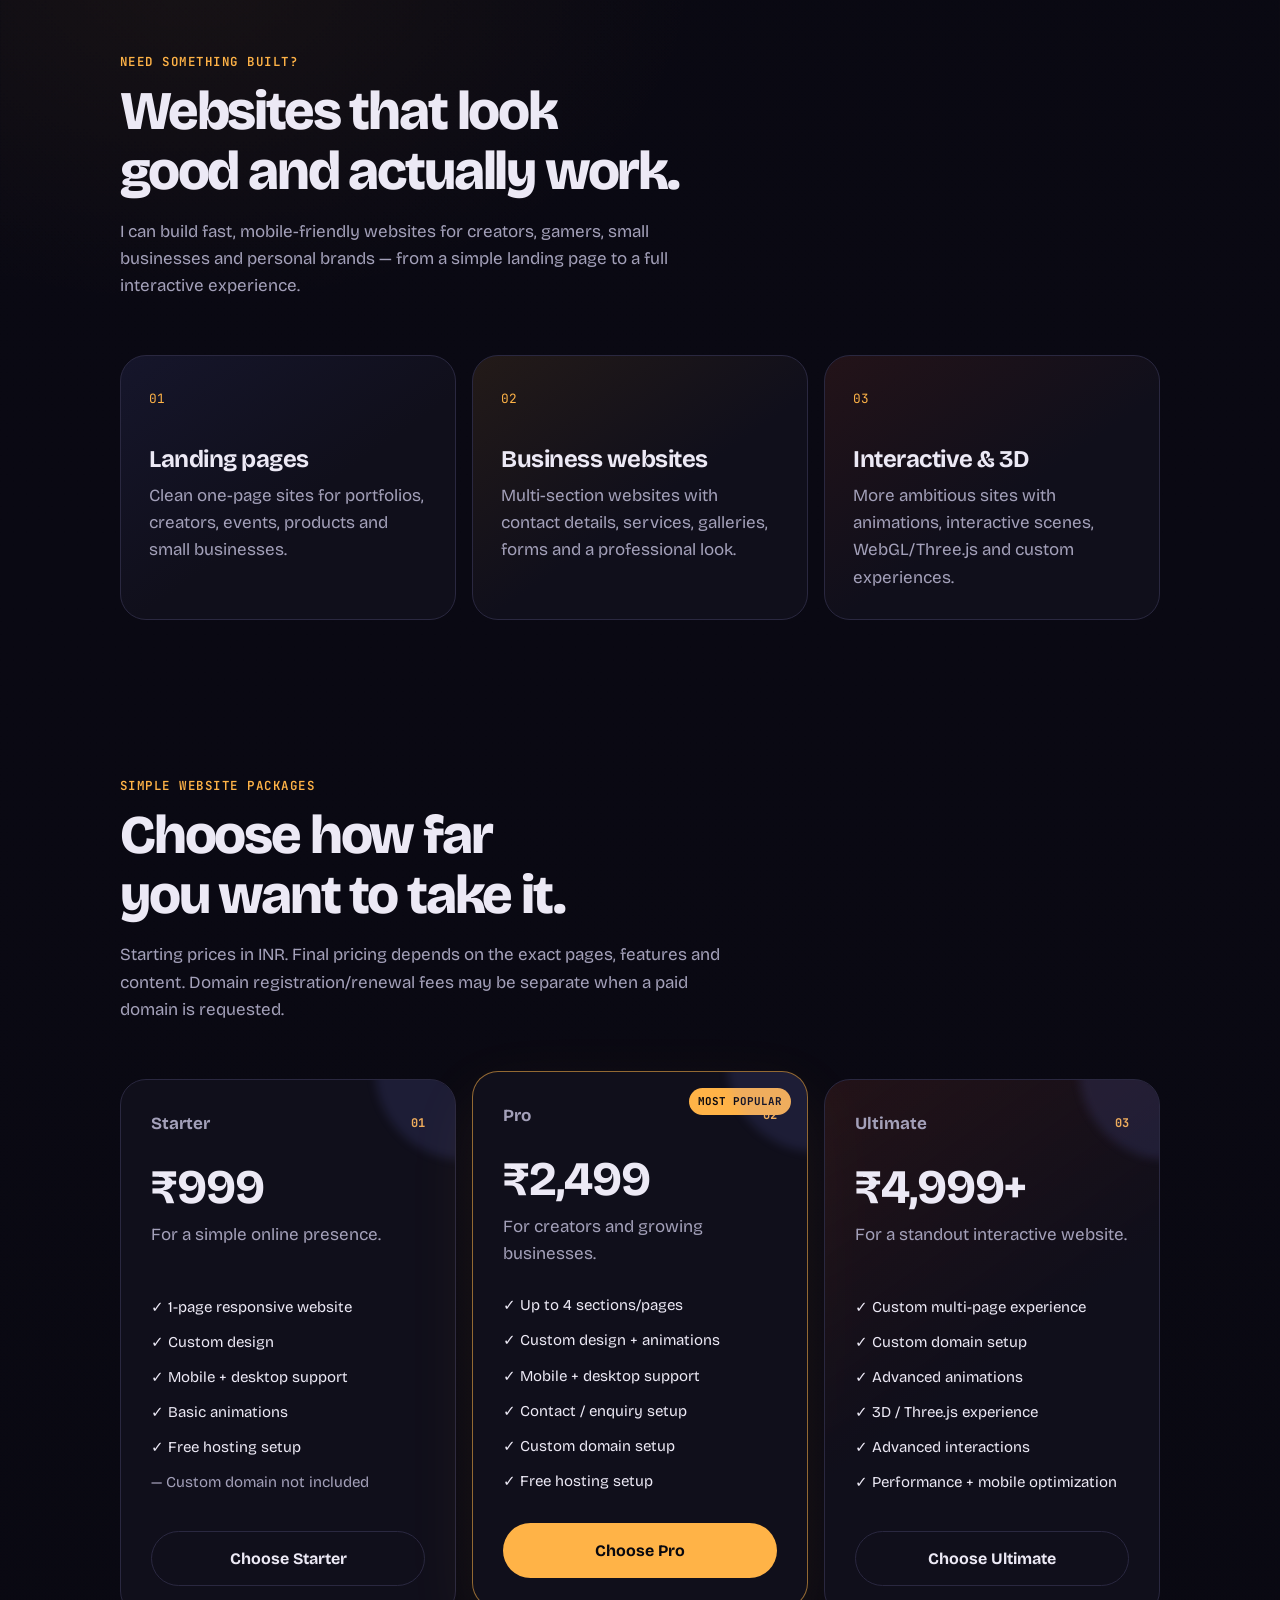
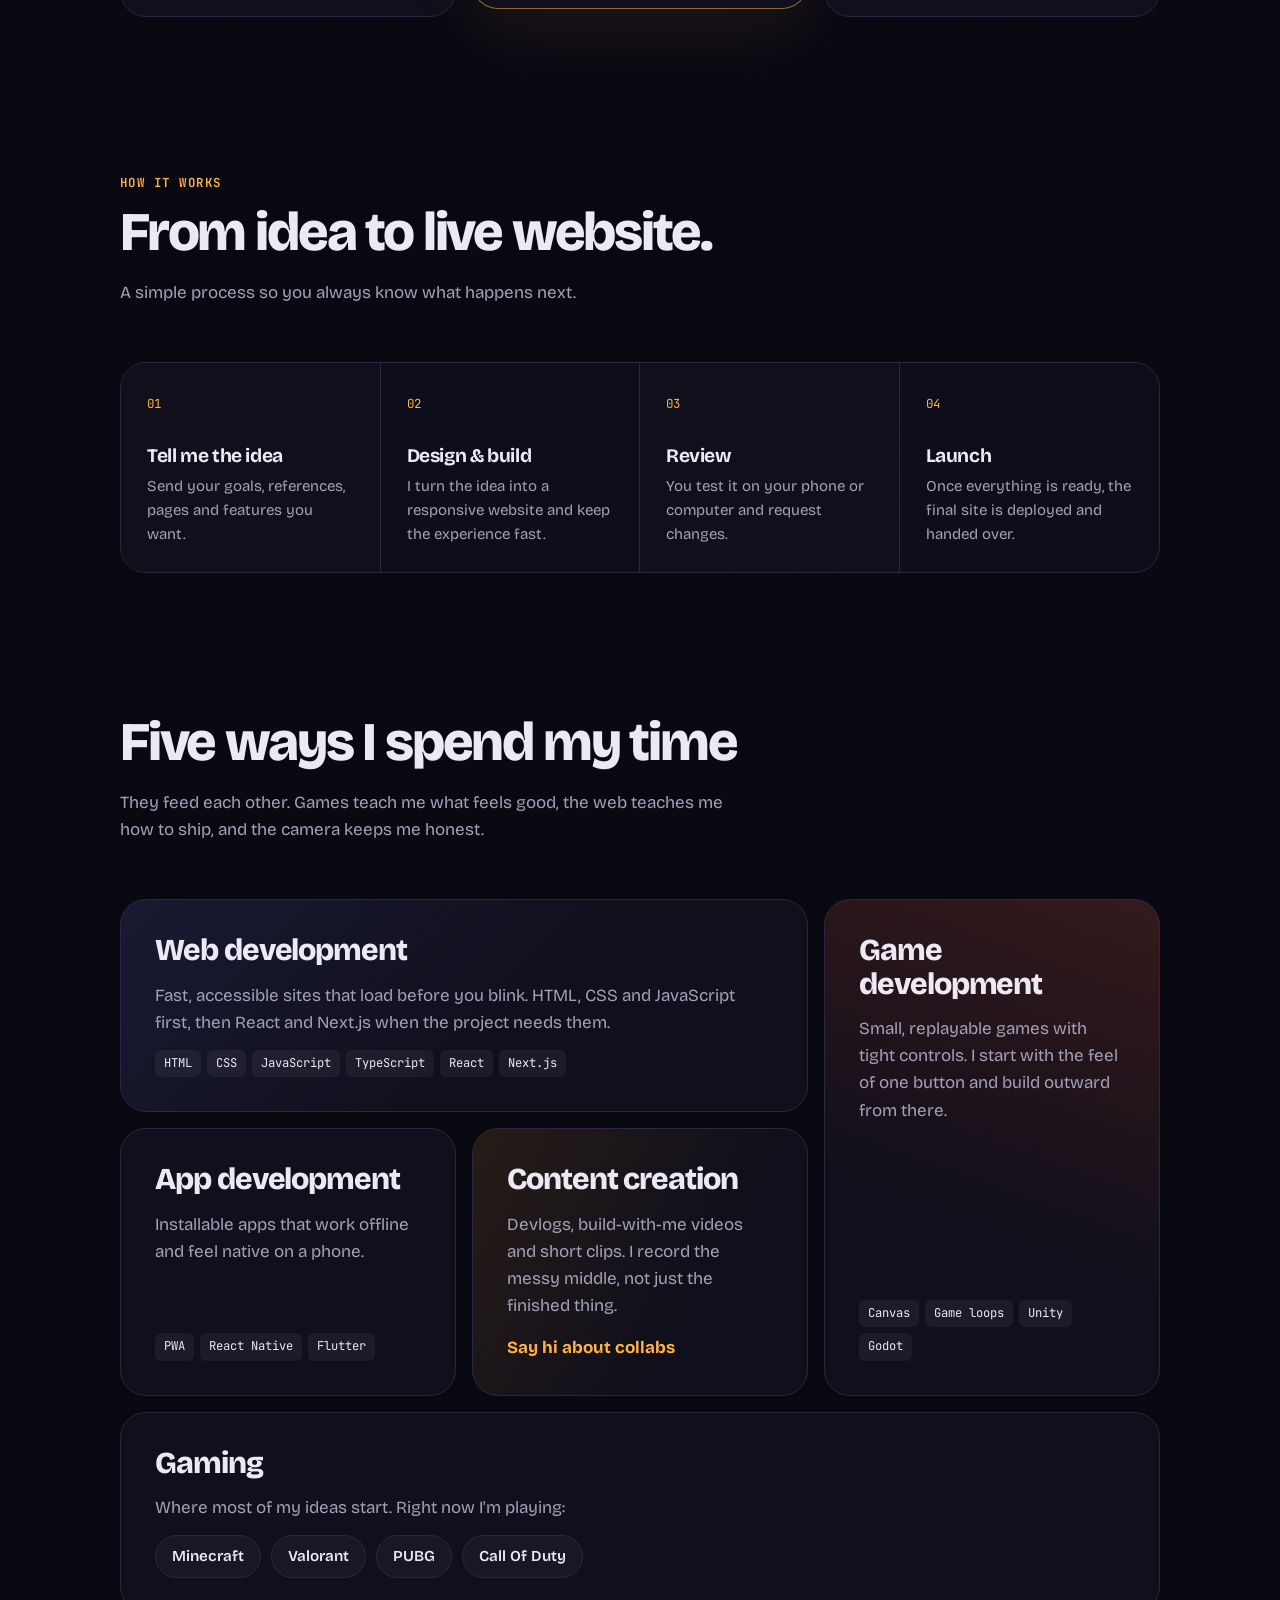
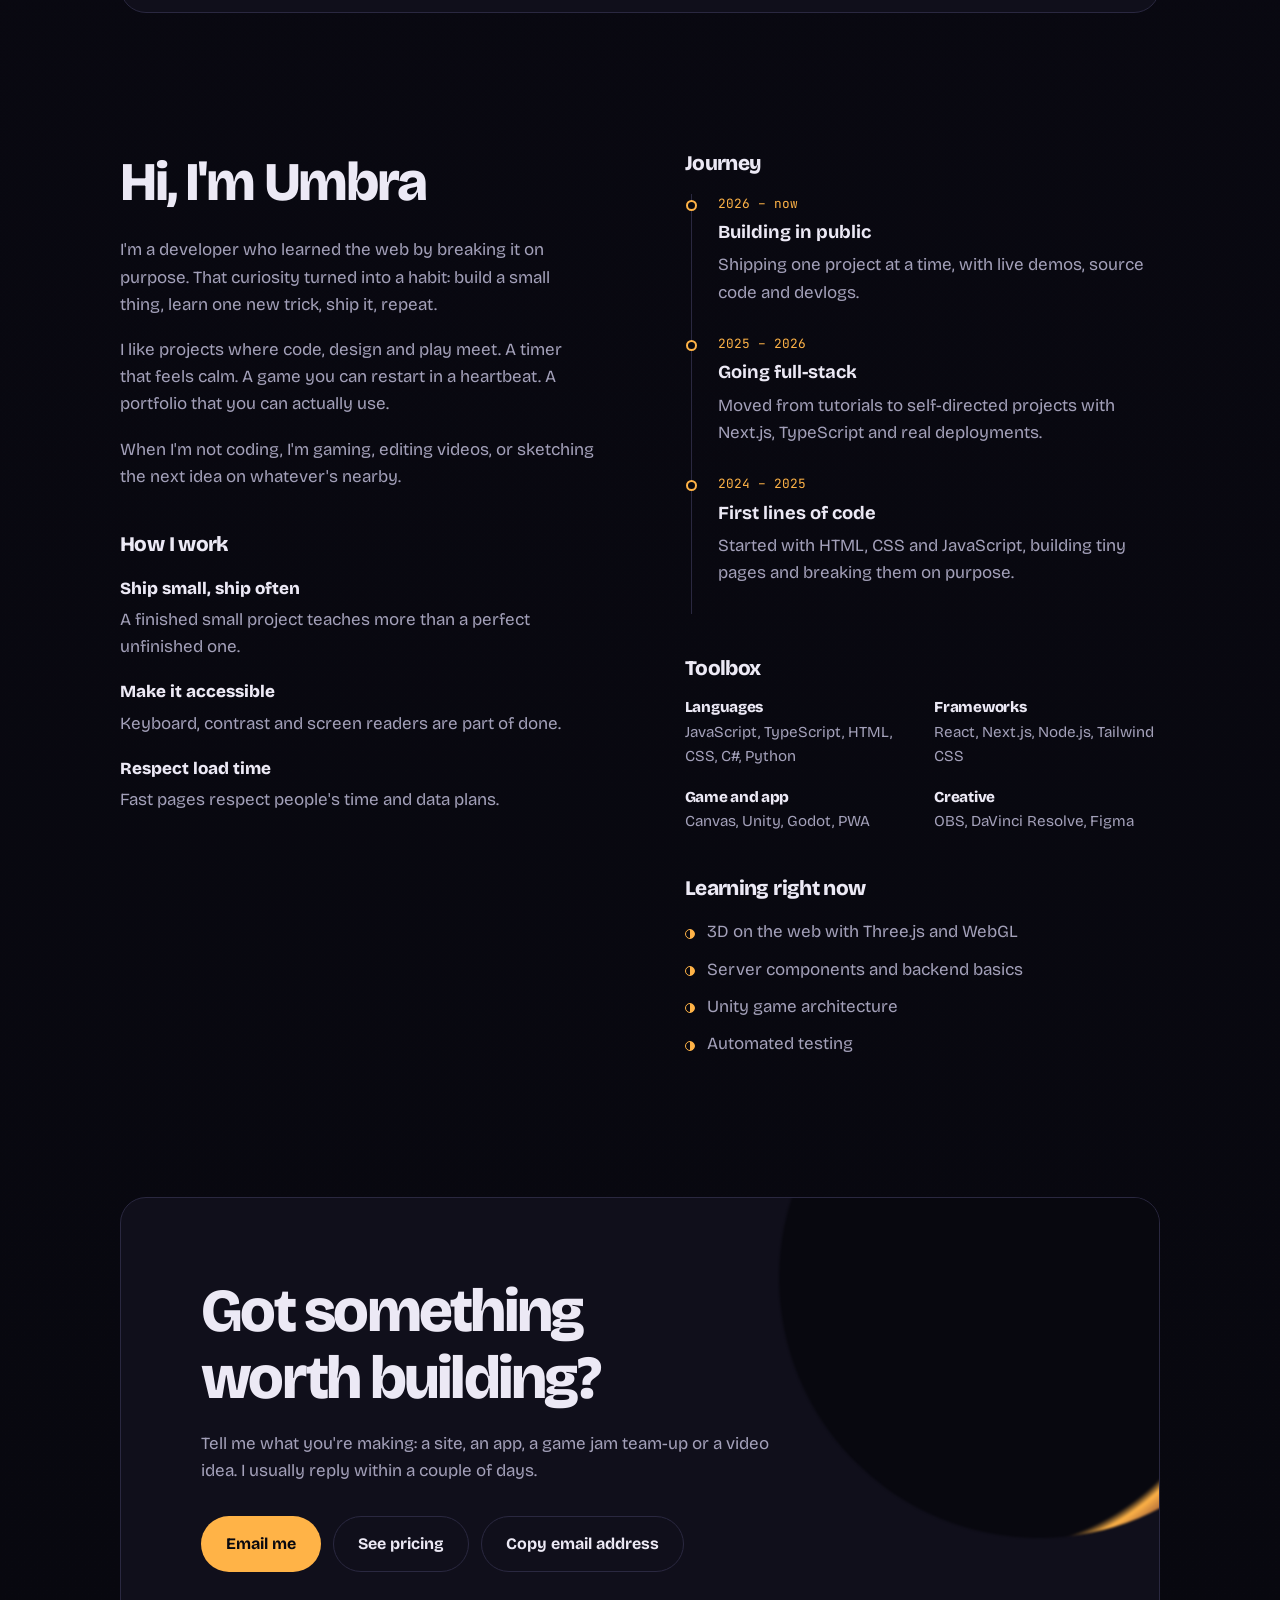
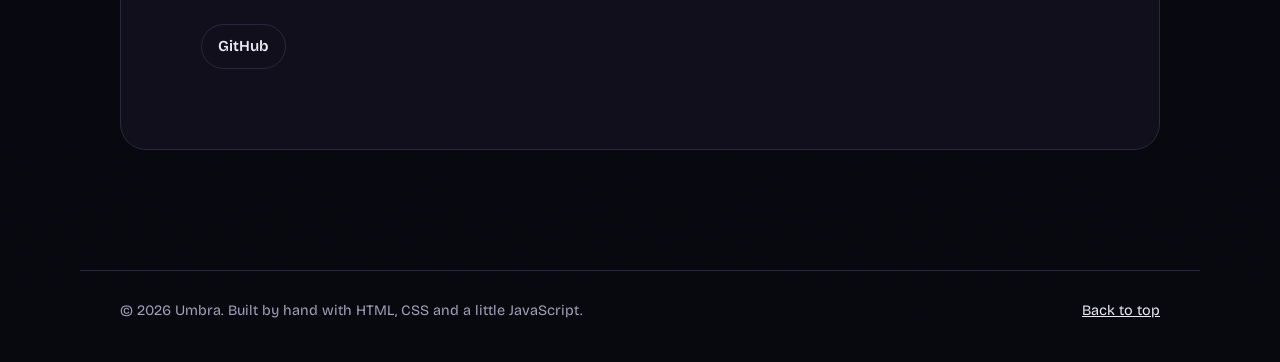
==== commit f678ad03: "Add files via upload" ====
--- a/index.html
+++ b/index.html
@@ -33,12 +33,27 @@
       <span>umbra</span>
     </a>
     <nav class="nav" aria-label="Main">
-      <a href="#play">Play</a>
-      <a href="#work">Work</a>
-      <a href="#craft">What I make</a>
+      <a href="#play">Games</a>
+      <a href="#work">My work</a>
+      <a href="#services">Services</a>
+      <a href="#pricing">Pricing</a>
       <a href="#about">About</a>
       <a href="#contact" class="nav-cta">Contact</a>
     </nav>
+    <button class="menu-toggle" id="menu-toggle" type="button" aria-label="Open menu" aria-expanded="false" aria-controls="mobile-menu">
+      <span></span><span></span><span></span>
+    </button>
+    <a class="header-contact" href="#contact">Contact</a>
+    <div class="mobile-menu" id="mobile-menu" aria-hidden="true">
+      <a href="#top">Home</a>
+      <a href="#play">Games</a>
+      <a href="#work">My work</a>
+      <a href="#services">Services</a>
+      <a href="#pricing">Pricing</a>
+      <a href="#process">How it works</a>
+      <a href="#about">About me</a>
+      <a href="#contact">Contact</a>
+    </div>
   </header>
 
   <main id="main">
@@ -96,6 +111,105 @@
       </div>
 
       <ul class="projects" id="projects"></ul>
+    </section>
+
+    <!-- ───────────── Services ───────────── -->
+    <section class="section services" id="services" aria-labelledby="services-title">
+      <div class="section-head">
+        <p class="eyebrow">Need something built?</p>
+        <h2 id="services-title">Websites that look good and actually work.</h2>
+        <p>I can build fast, mobile-friendly websites for creators, gamers, small businesses and personal brands — from a simple landing page to a full interactive experience.</p>
+      </div>
+
+      <div class="service-grid">
+        <article class="service-card">
+          <span class="service-number">01</span>
+          <h3>Landing pages</h3>
+          <p>Clean one-page sites for portfolios, creators, events, products and small businesses.</p>
+        </article>
+        <article class="service-card">
+          <span class="service-number">02</span>
+          <h3>Business websites</h3>
+          <p>Multi-section websites with contact details, services, galleries, forms and a professional look.</p>
+        </article>
+        <article class="service-card">
+          <span class="service-number">03</span>
+          <h3>Interactive & 3D</h3>
+          <p>More ambitious sites with animations, interactive scenes, WebGL/Three.js and custom experiences.</p>
+        </article>
+      </div>
+    </section>
+
+    <!-- ───────────── Pricing ───────────── -->
+    <section class="section pricing" id="pricing" aria-labelledby="pricing-title">
+      <div class="section-head">
+        <p class="eyebrow">Simple website packages</p>
+        <h2 id="pricing-title">Choose how far you want to take it.</h2>
+        <p>Starting prices in INR. Final pricing depends on the exact pages, features and content. Domain registration/renewal fees may be separate when a paid domain is requested.</p>
+      </div>
+
+      <div class="pricing-grid">
+        <article class="price-card">
+          <div class="price-top"><span>Starter</span><span class="price-badge">01</span></div>
+          <h3>₹999</h3>
+          <p class="price-sub">For a simple online presence.</p>
+          <ul>
+            <li>✓ 1-page responsive website</li>
+            <li>✓ Custom design</li>
+            <li>✓ Mobile + desktop support</li>
+            <li>✓ Basic animations</li>
+            <li>✓ Free hosting setup</li>
+            <li class="muted-item">— Custom domain not included</li>
+          </ul>
+          <a class="btn btn-ghost price-btn" data-plan="Starter — ₹999" href="#contact">Choose Starter</a>
+        </article>
+
+        <article class="price-card featured">
+          <div class="popular">Most popular</div>
+          <div class="price-top"><span>Pro</span><span class="price-badge">02</span></div>
+          <h3>₹2,499</h3>
+          <p class="price-sub">For creators and growing businesses.</p>
+          <ul>
+            <li>✓ Up to 4 sections/pages</li>
+            <li>✓ Custom design + animations</li>
+            <li>✓ Mobile + desktop support</li>
+            <li>✓ Contact / enquiry setup</li>
+            <li>✓ Custom domain setup</li>
+            <li>✓ Free hosting setup</li>
+          </ul>
+          <a class="btn btn-primary price-btn" data-plan="Pro — ₹2,499" href="#contact">Choose Pro</a>
+        </article>
+
+        <article class="price-card premium">
+          <div class="price-top"><span>Ultimate</span><span class="price-badge">03</span></div>
+          <h3>₹4,999+</h3>
+          <p class="price-sub">For a standout interactive website.</p>
+          <ul>
+            <li>✓ Custom multi-page experience</li>
+            <li>✓ Custom domain setup</li>
+            <li>✓ Advanced animations</li>
+            <li>✓ 3D / Three.js experience</li>
+            <li>✓ Advanced interactions</li>
+            <li>✓ Performance + mobile optimization</li>
+          </ul>
+          <a class="btn btn-ghost price-btn" data-plan="Ultimate — ₹4,999+" href="#contact">Choose Ultimate</a>
+        </article>
+      </div>
+    </section>
+
+    <!-- ───────────── Process ───────────── -->
+    <section class="section process" id="process" aria-labelledby="process-title">
+      <div class="section-head">
+        <p class="eyebrow">How it works</p>
+        <h2 id="process-title">From idea to live website.</h2>
+        <p>A simple process so you always know what happens next.</p>
+      </div>
+      <div class="process-grid">
+        <article><span>01</span><h3>Tell me the idea</h3><p>Send your goals, references, pages and features you want.</p></article>
+        <article><span>02</span><h3>Design & build</h3><p>I turn the idea into a responsive website and keep the experience fast.</p></article>
+        <article><span>03</span><h3>Review</h3><p>You test it on your phone or computer and request changes.</p></article>
+        <article><span>04</span><h3>Launch</h3><p>Once everything is ready, the final site is deployed and handed over.</p></article>
+      </div>
     </section>
 
     <!-- ───────────── Craft ───────────── -->
@@ -202,6 +316,7 @@
 
         <div class="contact-actions">
           <a class="btn btn-primary" id="mail-btn" data-link="email" href="#contact">Email me</a>
+          <a class="btn btn-ghost" href="#pricing">See pricing</a>
           <button class="btn btn-ghost" id="copy-email" type="button">Copy email address</button>
         </div>
         <p class="copy-status" id="copy-status" role="status" aria-live="polite"></p>
--- a/style.css
+++ b/style.css
@@ -27,10 +27,14 @@
 }
 
 *, *::before, *::after { box-sizing: border-box; }
-html { scroll-behavior: smooth; scroll-padding-top: 84px; }
+html { scroll-behavior: smooth; scroll-padding-top: 84px; overflow-x: hidden; }
 body {
   margin: 0;
-  background: var(--night);
+  min-width: 0;
+  background:
+    radial-gradient(900px 600px at 82% 8%, rgb(124 134 255 / 0.10), transparent 62%),
+    radial-gradient(800px 520px at 15% 38%, rgb(255 179 71 / 0.055), transparent 64%),
+    linear-gradient(180deg, #08080f 0%, #0a0913 45%, #08080f 100%);
   color: var(--text);
   font-family: var(--font-display);
   font-size: 1.0625rem;
@@ -386,3 +390,191 @@
   *, *::before, *::after { animation-duration: 0.001ms !important; animation-delay: 0s !important; transition-duration: 0.001ms !important; }
   .hero-copy > *, .hero-hint { opacity: 1; transform: none; }
 }
+
+/* ───────── Navigation menu ───────── */
+.menu-toggle {
+  display: none;
+  width: 44px;
+  height: 44px;
+  padding: 10px;
+  border: 1px solid var(--line);
+  border-radius: 12px;
+  background: rgb(16 15 27 / 0.88);
+  cursor: pointer;
+}
+.menu-toggle span {
+  display: block;
+  height: 2px;
+  margin: 5px 0;
+  border-radius: 999px;
+  background: var(--text);
+  transition: transform .2s, opacity .2s;
+}
+.menu-toggle.is-open span:nth-child(1) { transform: translateY(7px) rotate(45deg); }
+.menu-toggle.is-open span:nth-child(2) { opacity: 0; }
+.menu-toggle.is-open span:nth-child(3) { transform: translateY(-7px) rotate(-45deg); }
+.mobile-menu {
+  position: fixed;
+  top: calc(env(safe-area-inset-top, 0px) + 72px);
+  right: 18px;
+  width: min(290px, calc(100vw - 36px));
+  padding: 10px;
+  border: 1px solid var(--line);
+  border-radius: 20px;
+  background: rgb(12 11 20 / 0.97);
+  box-shadow: 0 25px 70px rgb(0 0 0 / .45), 0 0 50px rgb(124 134 255 / .10);
+  backdrop-filter: blur(18px);
+  -webkit-backdrop-filter: blur(18px);
+  opacity: 0;
+  visibility: hidden;
+  transform: translateY(-8px) scale(.98);
+  transform-origin: top right;
+  transition: opacity .18s, transform .18s, visibility .18s;
+}
+.mobile-menu.is-open { opacity: 1; visibility: visible; transform: none; }
+.mobile-menu a {
+  display: block;
+  padding: 13px 14px;
+  border-radius: 12px;
+  color: var(--muted);
+  text-decoration: none;
+  font-weight: 700;
+}
+.mobile-menu a:hover, .mobile-menu a:focus-visible { color: var(--text); background: rgb(124 134 255 / .09); }
+
+/* ───────── Service cards ───────── */
+.eyebrow {
+  display: inline-block;
+  margin-bottom: 10px;
+  color: var(--corona) !important;
+  font-family: var(--font-mono);
+  font-size: .78rem !important;
+  font-weight: 600;
+  text-transform: uppercase;
+  letter-spacing: .12em;
+}
+.service-grid {
+  display: grid;
+  grid-template-columns: repeat(3, 1fr);
+  gap: 16px;
+}
+.service-card {
+  min-height: 230px;
+  padding: 28px;
+  border: 1px solid var(--line);
+  border-radius: var(--r-lg);
+  background: linear-gradient(145deg, rgb(124 134 255 / .10), var(--umbra) 55%);
+  transition: transform .2s, border-color .2s, box-shadow .2s;
+}
+.service-card:nth-child(2) { background: linear-gradient(145deg, rgb(255 179 71 / .10), var(--umbra) 55%); }
+.service-card:nth-child(3) { background: linear-gradient(145deg, rgb(255 107 74 / .10), var(--umbra) 55%); }
+.service-card:hover { transform: translateY(-5px); border-color: var(--penumbra); box-shadow: 0 20px 55px rgb(0 0 0 / .25); }
+.service-number { font-family: var(--font-mono); color: var(--corona); font-size: .8rem; }
+.service-card h3 { margin-top: 34px; font-size: 1.5rem; }
+.service-card p { margin-top: 10px; color: var(--muted); }
+
+/* ───────── Pricing ───────── */
+.pricing-grid {
+  display: grid;
+  grid-template-columns: repeat(3, 1fr);
+  gap: 16px;
+  align-items: stretch;
+}
+.price-card {
+  position: relative;
+  display: flex;
+  flex-direction: column;
+  padding: 30px;
+  border: 1px solid var(--line);
+  border-radius: var(--r-lg);
+  background: var(--umbra);
+  overflow: hidden;
+}
+.price-card::after {
+  content: "";
+  position: absolute;
+  width: 180px; height: 180px;
+  right: -100px; top: -100px;
+  border-radius: 50%;
+  background: rgb(124 134 255 / .12);
+  filter: blur(5px);
+}
+.price-card.featured { border-color: rgb(255 179 71 / .55); box-shadow: 0 25px 70px rgb(255 179 71 / .08); transform: translateY(-8px); }
+.price-card.premium { background: linear-gradient(145deg, rgb(255 107 74 / .10), var(--umbra) 52%); }
+.popular {
+  position: absolute; top: 16px; right: 16px;
+  padding: 5px 9px; border-radius: 999px;
+  background: var(--corona); color: var(--night);
+  font-family: var(--font-mono); font-size: .68rem; font-weight: 700;
+  text-transform: uppercase;
+}
+.price-top { display: flex; justify-content: space-between; align-items: center; color: var(--muted); font-weight: 700; }
+.price-badge { font-family: var(--font-mono); font-size: .75rem; color: var(--corona); }
+.price-card h3 { margin-top: 24px; font-size: clamp(2.1rem, 4vw, 3rem); }
+.price-sub { margin-top: 7px; color: var(--muted); min-height: 48px; }
+.price-card ul { display: grid; gap: 11px; margin: 26px 0 30px; }
+.price-card li { color: var(--text); font-size: .94rem; }
+.price-card .muted-item { color: var(--muted); }
+.price-btn { width: 100%; margin-top: auto; }
+
+@media (max-width: 820px) {
+  .service-grid, .pricing-grid { grid-template-columns: 1fr; }
+  .price-card.featured { transform: none; }
+}
+
+@media (max-width: 760px) {
+  .nav { display: none; }
+  .menu-toggle { display: block; }
+}
+
+/* ───────── Header hamburger-first layout ───────── */
+.nav { display: none; }
+.menu-toggle { display: block; margin-left: auto; }
+.header-contact {
+  display: inline-flex;
+  align-items: center;
+  justify-content: center;
+  min-height: 42px;
+  padding: 8px 17px;
+  border-radius: 999px;
+  background: var(--corona);
+  color: var(--night);
+  text-decoration: none;
+  font-weight: 800;
+  margin-left: 10px;
+  transition: transform .18s, background .18s;
+}
+.header-contact:hover { background: #ffc46d; transform: translateY(-1px); }
+@media (max-width: 640px) {
+  .header-contact { min-height: 40px; padding: 7px 14px; font-size: .92rem; }
+}
+
+/* ───────── Process ───────── */
+.process-grid {
+  display: grid;
+  grid-template-columns: repeat(4, 1fr);
+  border: 1px solid var(--line);
+  border-radius: var(--r-lg);
+  overflow: hidden;
+}
+.process-grid article {
+  padding: 26px;
+  min-height: 190px;
+  background: var(--umbra);
+  border-right: 1px solid var(--line);
+}
+.process-grid article:last-child { border-right: 0; }
+.process-grid article:nth-child(2n) { background: rgb(124 134 255 / .035); }
+.process-grid span { color: var(--corona); font-family: var(--font-mono); font-size: .78rem; }
+.process-grid h3 { margin-top: 28px; font-size: 1.2rem; }
+.process-grid p { margin-top: 8px; color: var(--muted); font-size: .94rem; }
+@media (max-width: 820px) {
+  .process-grid { grid-template-columns: 1fr 1fr; }
+  .process-grid article:nth-child(2) { border-right: 0; }
+  .process-grid article:nth-child(1), .process-grid article:nth-child(2) { border-bottom: 1px solid var(--line); }
+}
+@media (max-width: 520px) {
+  .process-grid { grid-template-columns: 1fr; }
+  .process-grid article { border-right: 0; border-bottom: 1px solid var(--line); }
+  .process-grid article:last-child { border-bottom: 0; }
+}
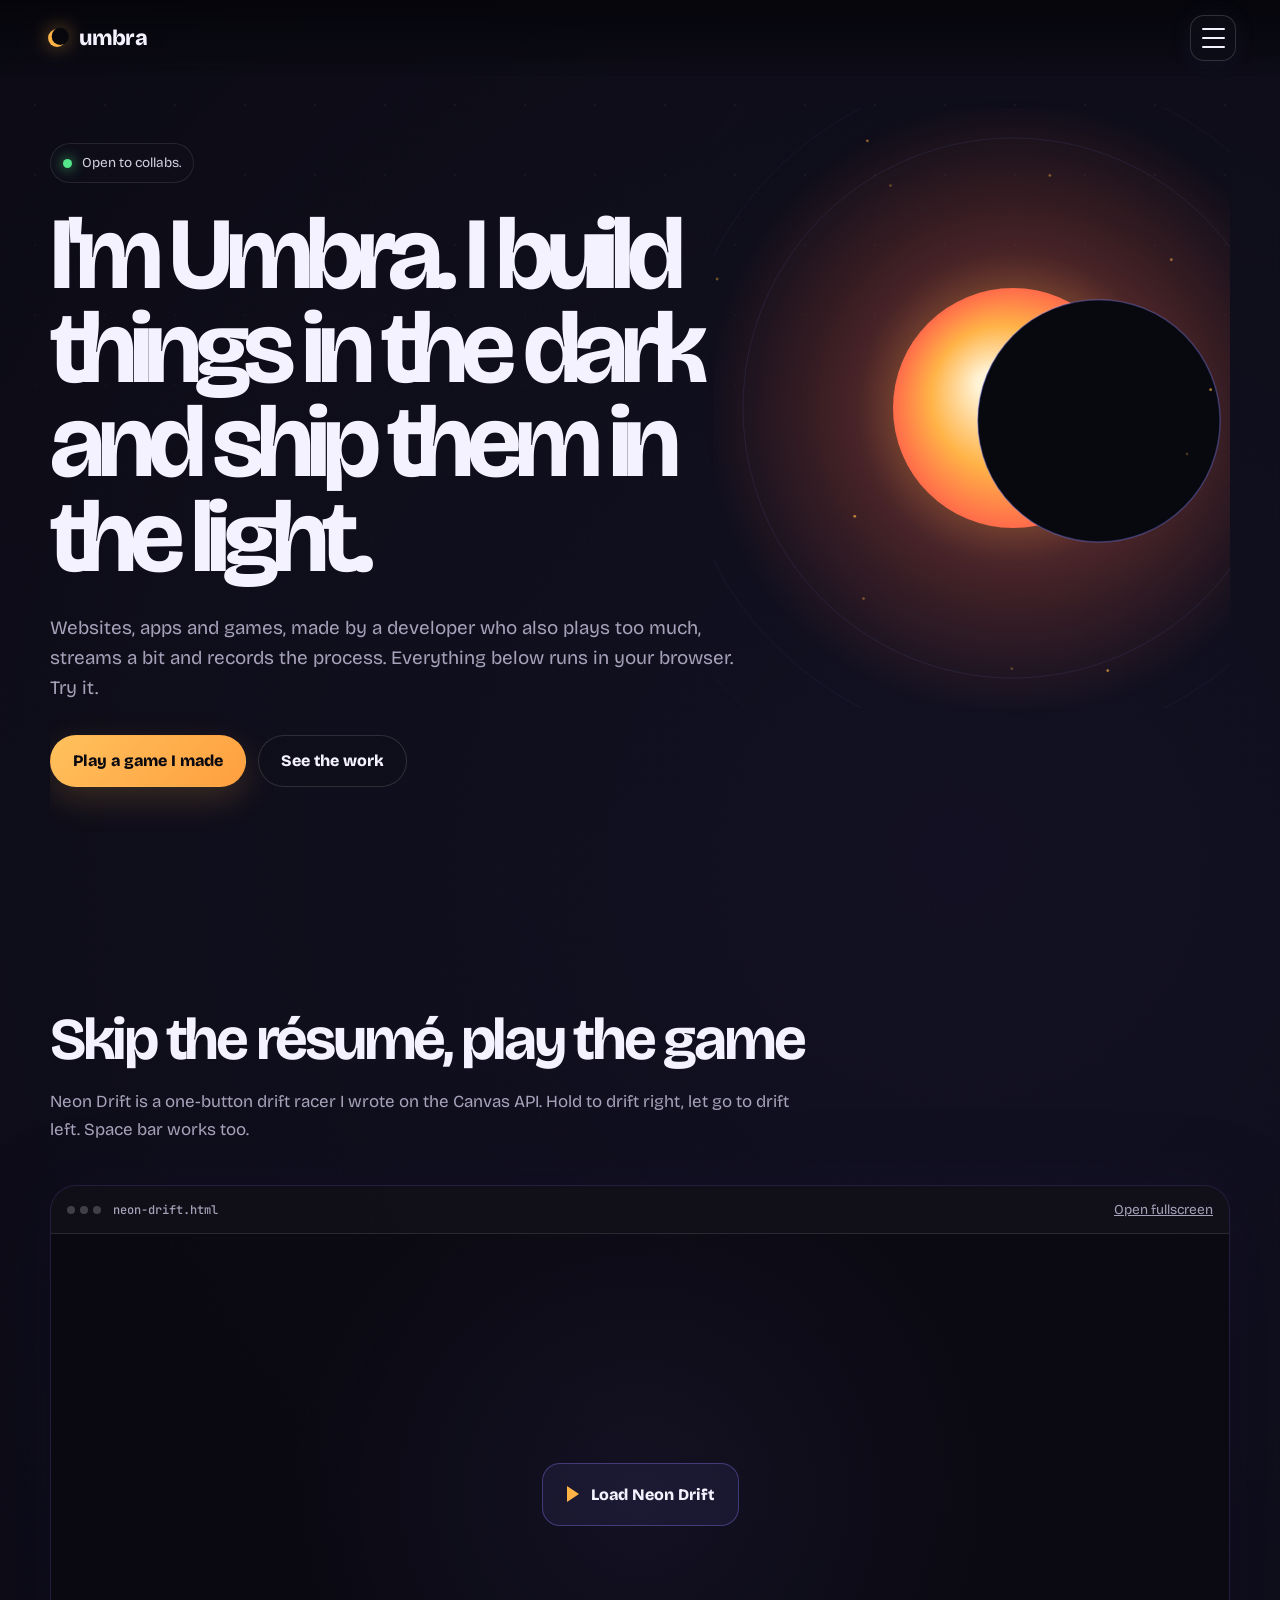
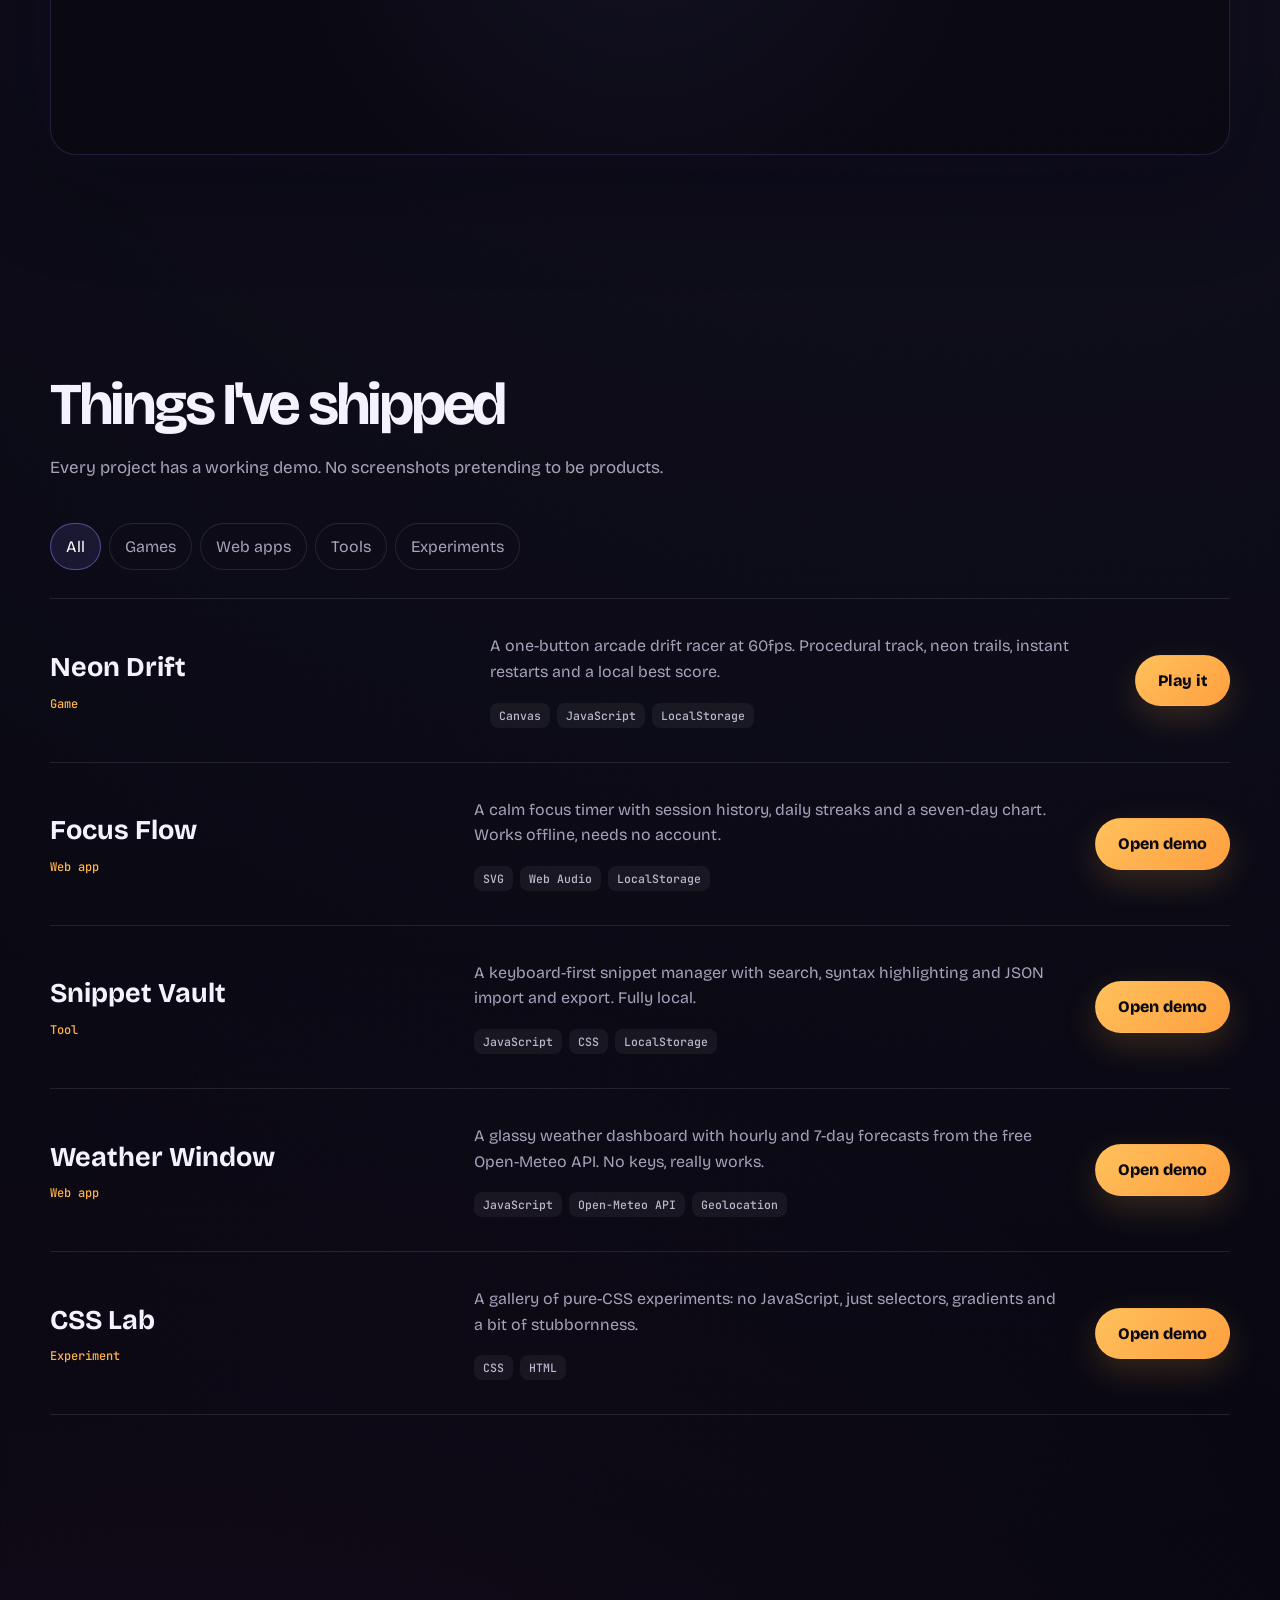
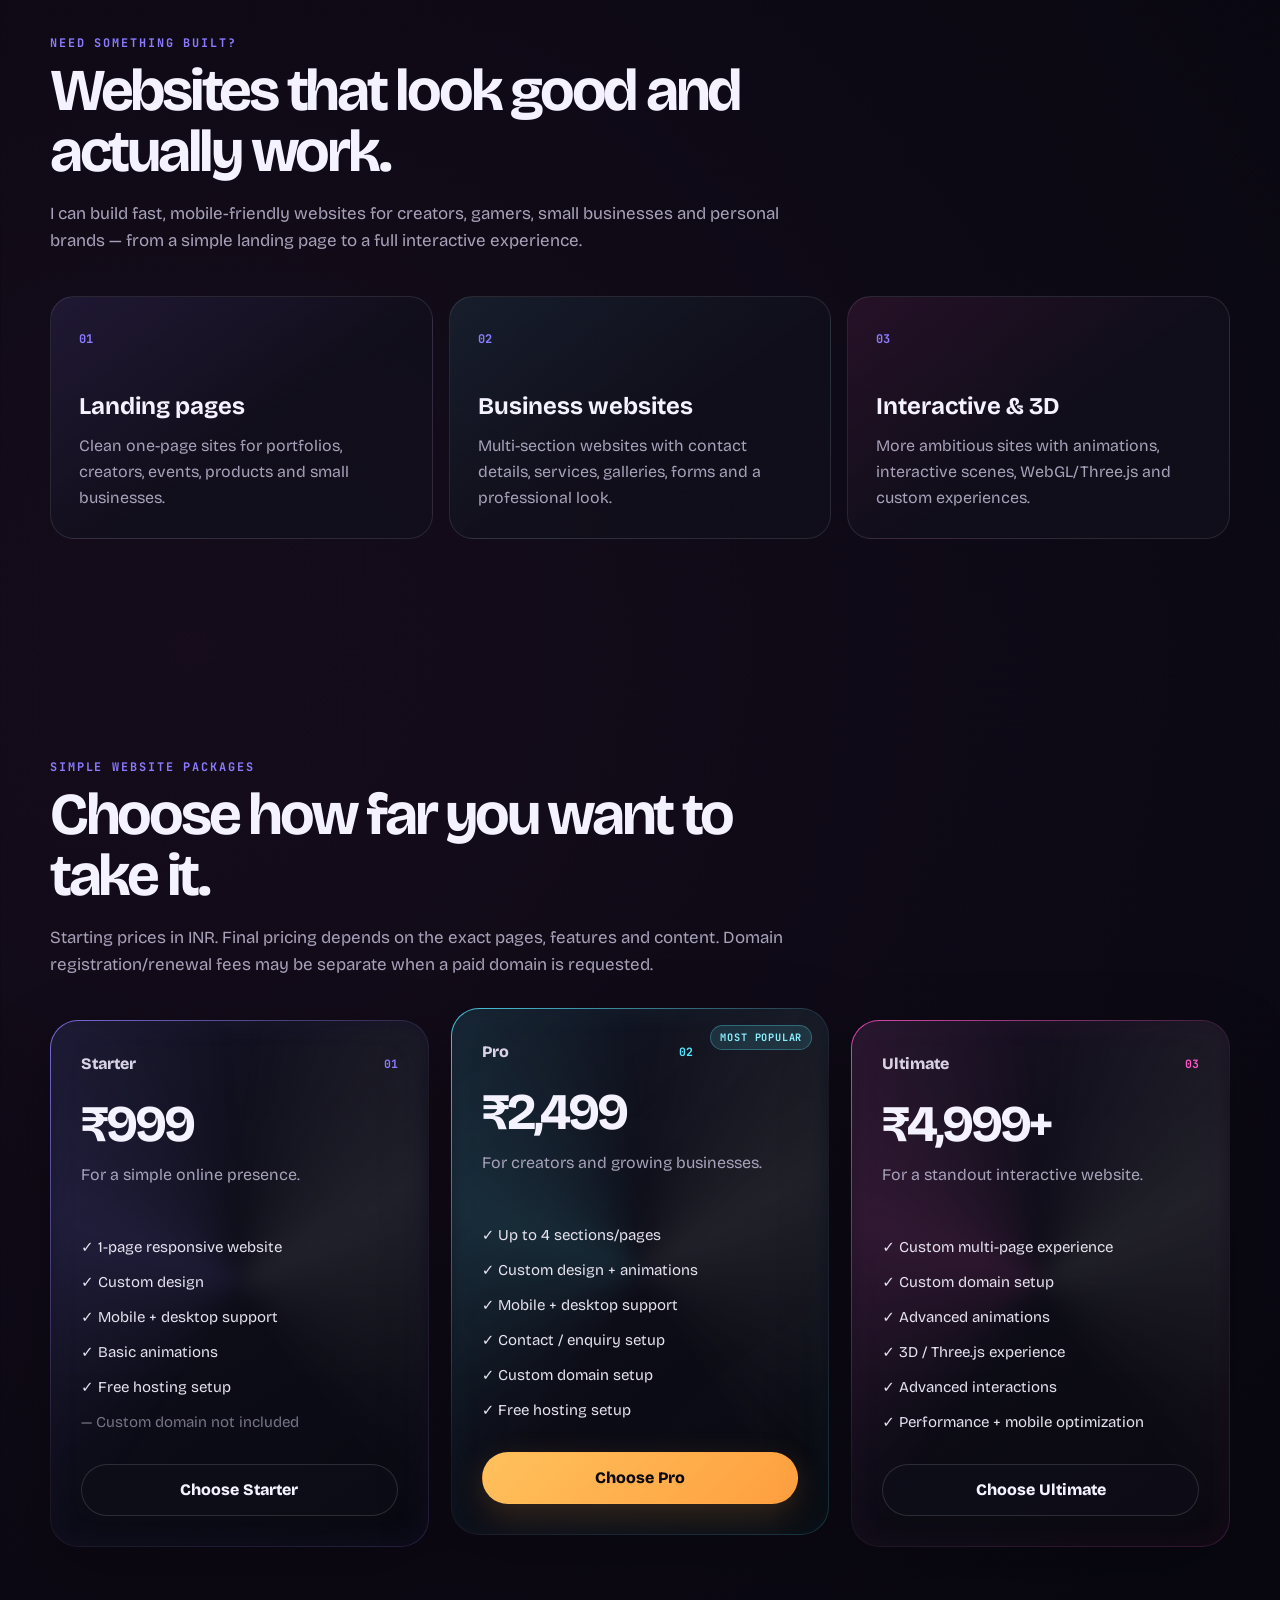
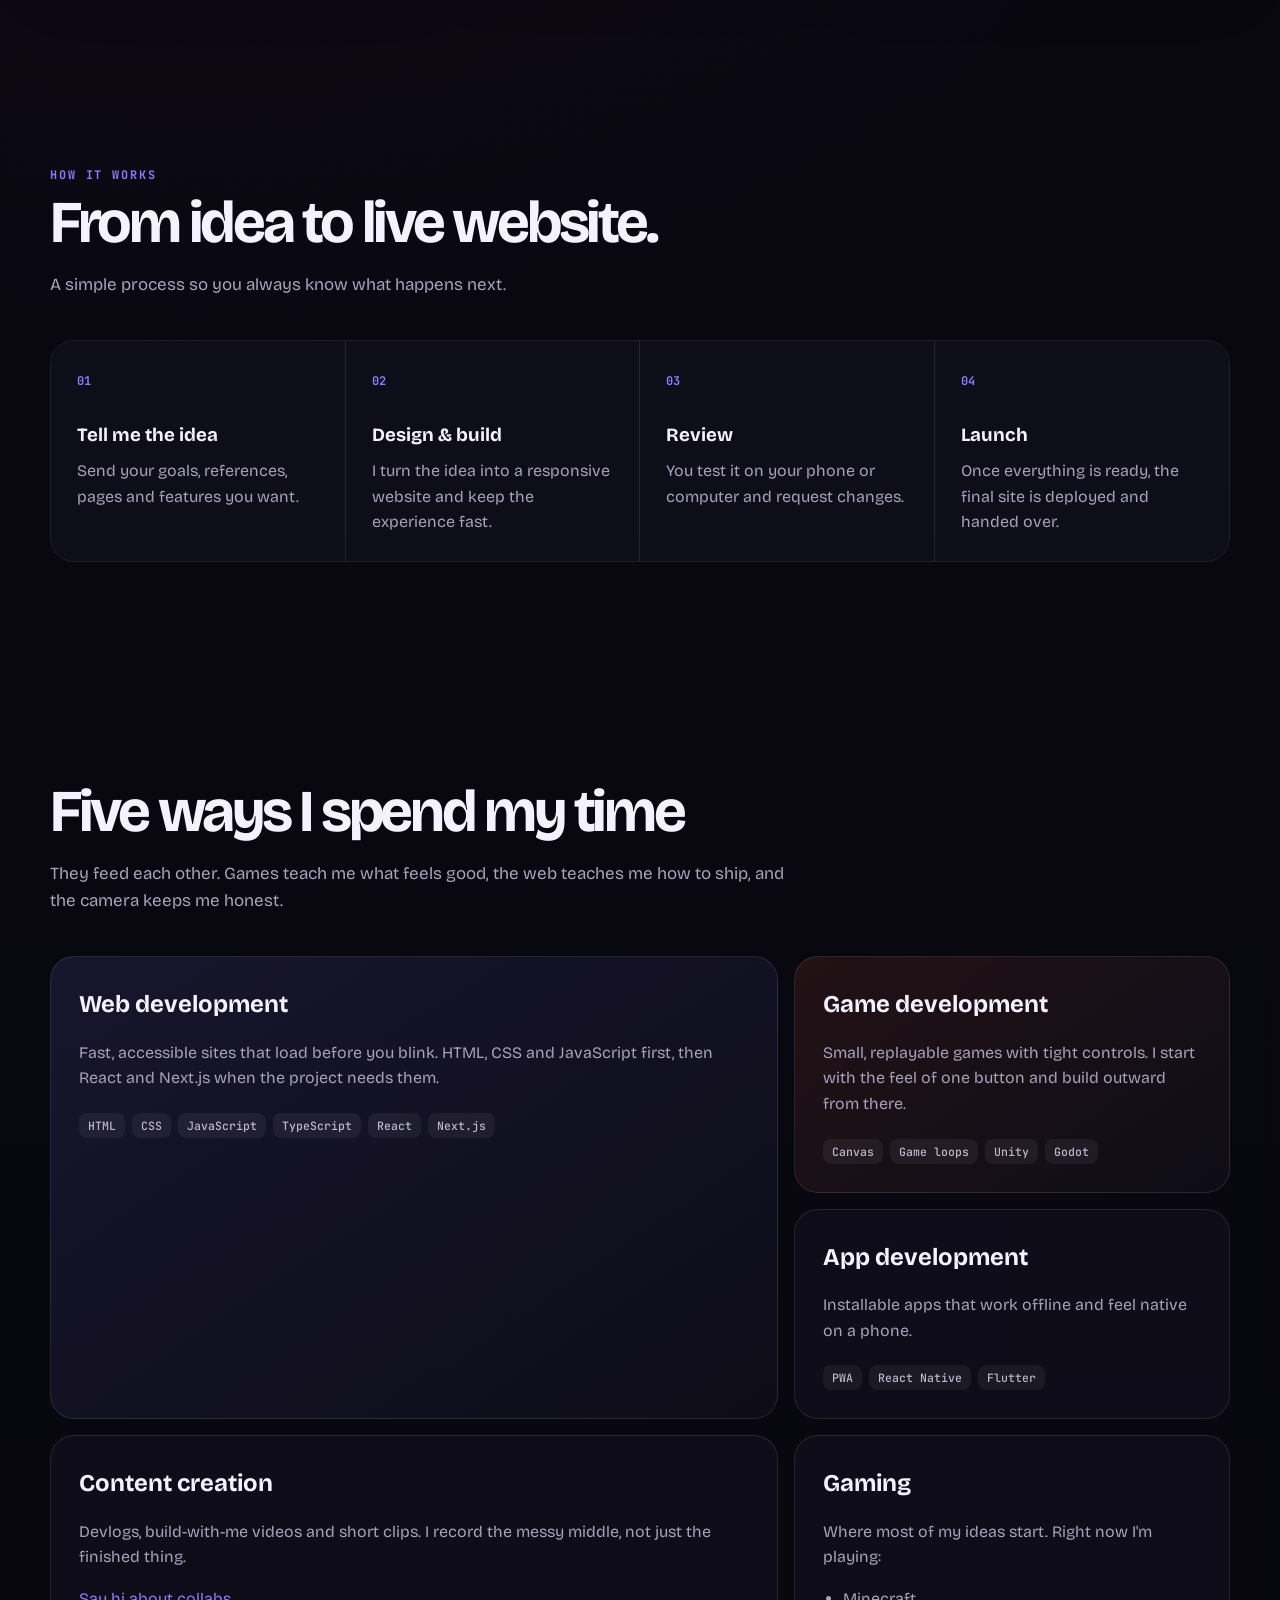
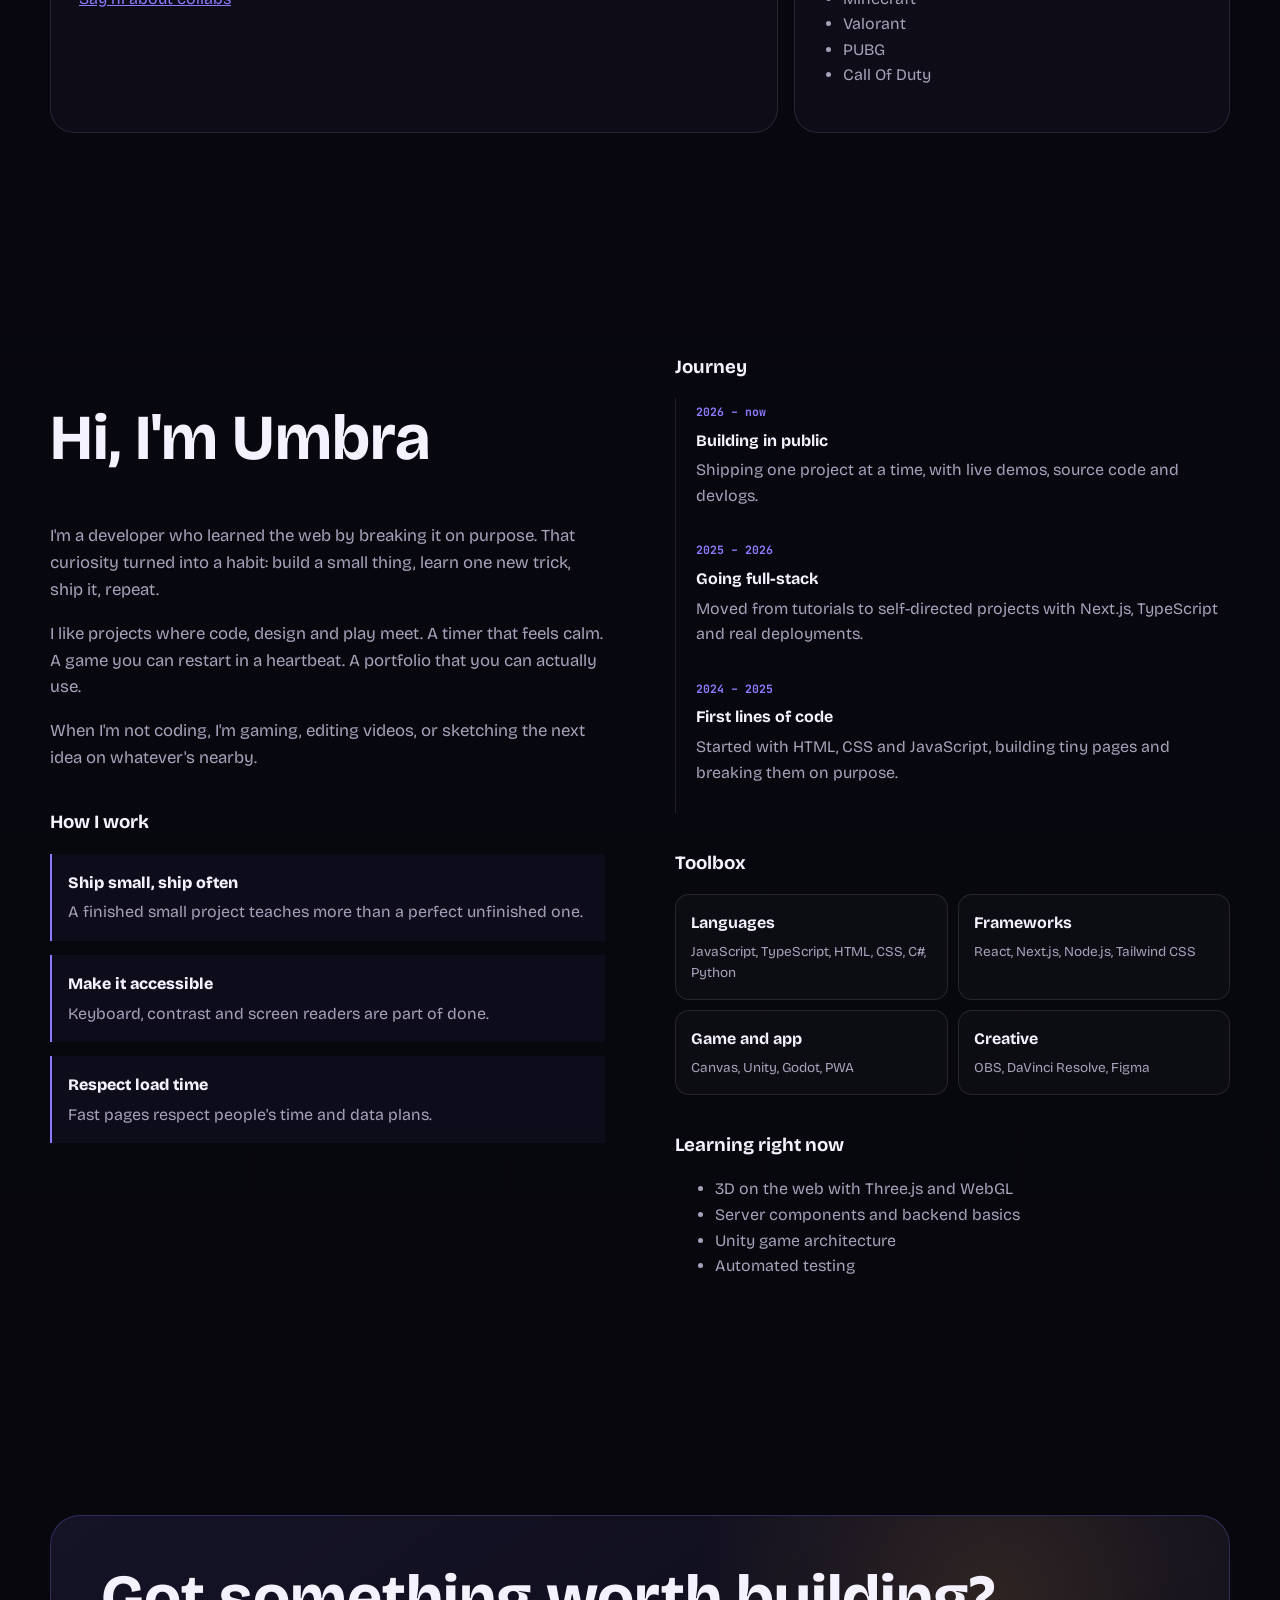
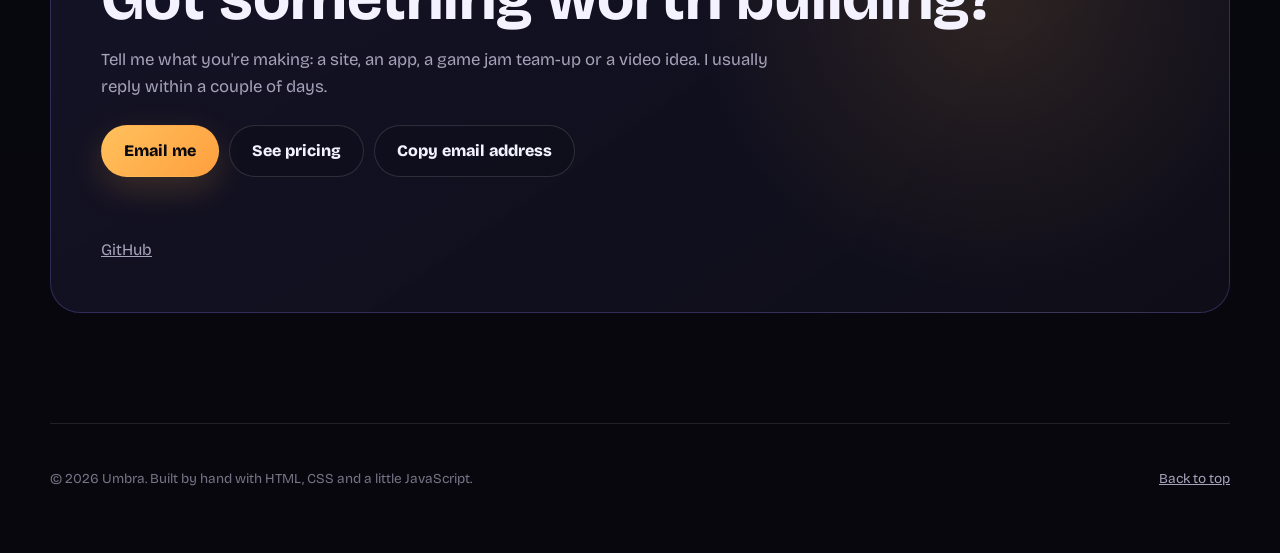
==== commit f121b546: "Add files via upload" ====
--- a/index.html
+++ b/index.html
@@ -25,36 +25,29 @@
   <a class="skip" href="#main">Skip to content</a>
 
   <header class="site-header" id="top">
-    <a class="brand" href="#top" aria-label="Umbra, back to top">
-      <svg width="26" height="26" viewBox="0 0 64 64" aria-hidden="true">
-        <circle cx="32" cy="32" r="22" fill="var(--corona)"/>
-        <circle cx="40" cy="28" r="21" fill="var(--night)"/>
-      </svg>
-      <span>umbra</span>
-    </a>
-    <nav class="nav" aria-label="Main">
-      <a href="#play">Games</a>
-      <a href="#work">My work</a>
-      <a href="#services">Services</a>
-      <a href="#pricing">Pricing</a>
-      <a href="#about">About</a>
-      <a href="#contact" class="nav-cta">Contact</a>
-    </nav>
-    <button class="menu-toggle" id="menu-toggle" type="button" aria-label="Open menu" aria-expanded="false" aria-controls="mobile-menu">
-      <span></span><span></span><span></span>
-    </button>
-    <a class="header-contact" href="#contact">Contact</a>
-    <div class="mobile-menu" id="mobile-menu" aria-hidden="true">
-      <a href="#top">Home</a>
-      <a href="#play">Games</a>
-      <a href="#work">My work</a>
-      <a href="#services">Services</a>
-      <a href="#pricing">Pricing</a>
-      <a href="#process">How it works</a>
-      <a href="#about">About me</a>
-      <a href="#contact">Contact</a>
-    </div>
-  </header>
+  <a class="brand" href="#top" aria-label="Umbra, back to top">
+    <svg width="26" height="26" viewBox="0 0 64 64" aria-hidden="true">
+      <circle cx="32" cy="32" r="22" fill="var(--corona)"/>
+      <circle cx="40" cy="28" r="21" fill="var(--night)"/>
+    </svg>
+    <span>umbra</span>
+  </a>
+
+  <button class="menu-toggle" id="menu-toggle" type="button" aria-label="Open menu" aria-expanded="false" aria-controls="mobile-menu">
+    <span></span><span></span><span></span>
+  </button>
+
+  <nav class="mobile-menu" id="mobile-menu" aria-label="Site menu" aria-hidden="true">
+    <a href="#top">Home</a>
+    <a href="#play">Games</a>
+    <a href="#work">My work</a>
+    <a href="#services">Services</a>
+    <a href="#pricing">Pricing</a>
+    <a href="#process">How it works</a>
+    <a href="#about">About me</a>
+    <a href="#contact">Contact</a>
+  </nav>
+</header>
 
   <main id="main">
 
--- a/style.css
+++ b/style.css
@@ -1,580 +1,52 @@
-/* ═══════════════════════════════════════════════════════════
-   Umbra — eclipse theme
-   Umbra = the darkest part of a shadow. The corona is the light
-   leaking around it. The whole palette comes from that image.
-   ═══════════════════════════════════════════════════════════ */
+@import url('https://fonts.googleapis.com/css2?family=Bricolage+Grotesque:opsz,wght@12..96,400;12..96,600;12..96,800&family=JetBrains+Mono:wght@400;500;700&display=swap');
 
-:root {
-  --night: #08080f;
-  --umbra: #100f1b;
-  --ink: #181726;
-  --line: #2a2840;
-  --text: #ece9f5;
-  --muted: #a3a0b9;
-  --corona: #ffb347;
-  --ember: #ff6b4a;
-  --penumbra: #7c86ff;
+:root{
+  --night:#07070d;--ink:#0c0b15;--umbra:#11101c;--panel:#151322;
+  --text:#f5f2ff;--muted:#a7a2ba;--line:rgba(255,255,255,.10);
+  --violet:#8b7cff;--violet2:#b76cff;--cyan:#53e7ff;--pink:#ff55c8;
+  --orange:#ffb347;--corona:#ffb347;--green:#55e68b;
+  --font:'Bricolage Grotesque',system-ui,sans-serif;--mono:'JetBrains Mono',monospace;
+  --r:24px;--max:1180px;
+}
+*{box-sizing:border-box}
+html{scroll-behavior:smooth;background:var(--night)}
+body{margin:0;background:radial-gradient(circle at 75% 10%,rgba(139,124,255,.09),transparent 30%),radial-gradient(circle at 15% 45%,rgba(255,85,200,.05),transparent 28%),linear-gradient(180deg,#06060b 0%,#090812 45%,#07070d 100%);color:var(--text);font-family:var(--font);line-height:1.6;overflow-x:hidden}
+body::before{content:"";position:fixed;inset:0;pointer-events:none;opacity:.25;background-image:radial-gradient(rgba(255,255,255,.22) 1px,transparent 1px);background-size:70px 70px;mask-image:linear-gradient(to bottom,black,transparent 70%)}
+a{color:inherit}button{font:inherit}
+.skip{position:fixed;left:12px;top:12px;z-index:100;padding:10px 14px;background:#fff;color:#000;border-radius:10px;transform:translateY(-150%)}.skip:focus{transform:none}
 
-  --font-display: "Bricolage Grotesque", ui-sans-serif, system-ui, -apple-system, "Segoe UI", sans-serif;
-  --font-mono: "JetBrains Mono", ui-monospace, "SF Mono", Menlo, Consolas, monospace;
+/* Header */
+.site-header{position:fixed;inset:0 0 auto;z-index:80;height:76px;display:flex;align-items:center;justify-content:space-between;padding:12px clamp(18px,4vw,44px);background:linear-gradient(180deg,rgba(5,5,10,.94),rgba(5,5,10,.55),transparent);backdrop-filter:blur(12px);-webkit-backdrop-filter:blur(12px)}
+.brand{display:flex;align-items:center;gap:9px;text-decoration:none;font-size:1.35rem;font-weight:800;letter-spacing:-.04em}.brand svg{filter:drop-shadow(0 0 10px rgba(255,179,71,.45))}
+.nav,.header-contact{display:none!important}
+.menu-toggle{display:grid;place-items:center;width:46px;height:46px;margin-left:auto;padding:9px;border:1px solid rgba(255,255,255,.15);border-radius:14px;background:rgba(15,14,25,.72);cursor:pointer;box-shadow:0 0 24px rgba(139,124,255,.08);position:relative;z-index:90}.menu-toggle span{display:block;width:23px;height:2px;margin:3px 0;border-radius:99px;background:var(--text);transition:.25s}.menu-toggle.is-open{border-color:rgba(139,124,255,.55);background:rgba(139,124,255,.13)}.menu-toggle.is-open span:nth-child(1){transform:translateY(8px) rotate(45deg)}.menu-toggle.is-open span:nth-child(2){opacity:0}.menu-toggle.is-open span:nth-child(3){transform:translateY(-8px) rotate(-45deg)}
+.mobile-menu{position:fixed;z-index:85;top:0;right:0;width:min(360px,68vw);height:100dvh;padding:100px 26px 30px;background:linear-gradient(155deg,rgba(22,19,42,.98),rgba(7,7,13,.98));border-left:1px solid rgba(139,124,255,.28);box-shadow:-30px 0 100px rgba(0,0,0,.55),-8px 0 50px rgba(139,124,255,.10);backdrop-filter:blur(24px);-webkit-backdrop-filter:blur(24px);transform:translateX(105%);visibility:hidden;transition:transform .35s cubic-bezier(.22,1,.36,1),visibility .35s;overflow-y:auto}.mobile-menu::before{content:"MENU";display:block;margin-bottom:22px;color:var(--violet);font:700 .72rem var(--mono);letter-spacing:.18em}.mobile-menu.is-open{transform:translateX(0);visibility:visible}.mobile-menu a{display:flex;align-items:center;min-height:48px;padding:10px 12px;margin:4px 0;border-radius:13px;color:var(--muted);text-decoration:none;font-size:1.05rem;font-weight:700;transition:.2s}.mobile-menu a:hover,.mobile-menu a:focus-visible{color:#fff;background:linear-gradient(90deg,rgba(139,124,255,.16),transparent);padding-left:18px;outline:none}.mobile-menu a::after{content:'↗';margin-left:auto;color:rgba(255,255,255,.22)}
 
-  --r-sm: 8px;
-  --r-md: 14px;
-  --r-lg: 26px;
+main{position:relative}.section{width:min(var(--max),calc(100% - 40px));margin:0 auto;padding:110px 0}.section-head{max-width:760px;margin-bottom:42px}.section-head h2{margin:0;font-size:clamp(2rem,5vw,3.7rem);line-height:1.02;letter-spacing:-.055em}.section-head p:not(.eyebrow){margin:18px 0 0;color:var(--muted);font-size:1.06rem}.eyebrow{margin:0 0 10px;color:var(--violet)!important;font:700 .74rem var(--mono);letter-spacing:.16em;text-transform:uppercase}
 
-  --wrap: 1120px;
-  color-scheme: dark;
-}
+/* Hero */
+.hero{position:relative;min-height:100svh;width:min(var(--max),calc(100% - 40px));margin:0 auto;padding:120px 0 90px;display:flex;flex-direction:column;justify-content:center;overflow:hidden}.hero-copy{position:relative;z-index:2;max-width:720px}.hero-kicker{display:inline-flex;align-items:center;gap:10px;margin:0 0 25px;padding:8px 12px;border:1px solid rgba(255,255,255,.10);border-radius:999px;background:rgba(16,15,27,.58);color:#d4d0e1;font-size:.85rem}.dot{width:9px;height:9px;border-radius:50%;background:var(--green);box-shadow:0 0 14px var(--green)}.hero h1{margin:0;font-size:clamp(3rem,8vw,6.6rem);line-height:.92;letter-spacing:-.07em;max-width:760px}.hero-lede{max-width:700px;margin:28px 0 0;color:var(--muted);font-size:clamp(1rem,2vw,1.18rem)}.hero-actions{display:flex;gap:12px;flex-wrap:wrap;margin-top:32px}.hero-hint{display:none}#eclipse{position:absolute;right:-7%;top:12%;width:min(55vw,600px);height:min(55vw,600px);z-index:0;pointer-events:none;filter:drop-shadow(0 0 45px rgba(255,107,74,.08))}
 
-*, *::before, *::after { box-sizing: border-box; }
-html { scroll-behavior: smooth; scroll-padding-top: 84px; overflow-x: hidden; }
-body {
-  margin: 0;
-  min-width: 0;
-  background:
-    radial-gradient(900px 600px at 82% 8%, rgb(124 134 255 / 0.10), transparent 62%),
-    radial-gradient(800px 520px at 15% 38%, rgb(255 179 71 / 0.055), transparent 64%),
-    linear-gradient(180deg, #08080f 0%, #0a0913 45%, #08080f 100%);
-  color: var(--text);
-  font-family: var(--font-display);
-  font-size: 1.0625rem;
-  line-height: 1.6;
-  -webkit-font-smoothing: antialiased;
-  text-rendering: optimizeLegibility;
-}
-img, svg, canvas, iframe { display: block; max-width: 100%; }
-a { color: inherit; }
-h1, h2, h3, h4 { line-height: 1.1; margin: 0; letter-spacing: -0.02em; }
-p { margin: 0; }
-ul, ol { margin: 0; padding: 0; list-style: none; }
+.btn{display:inline-flex;align-items:center;justify-content:center;min-height:50px;padding:12px 22px;border-radius:999px;text-decoration:none;font-weight:800;border:1px solid rgba(255,255,255,.13);transition:transform .2s,box-shadow .2s,border-color .2s,background .2s}.btn:hover{transform:translateY(-2px)}.btn-primary{background:linear-gradient(135deg,#ffc15c,#ff9f3f);color:#0a0910;box-shadow:0 12px 34px rgba(255,179,71,.18);border-color:transparent}.btn-primary:hover{box-shadow:0 16px 42px rgba(255,179,71,.28)}.btn-ghost{background:rgba(16,15,27,.62);color:var(--text)}.btn-ghost:hover{border-color:rgba(139,124,255,.55);box-shadow:0 0 30px rgba(139,124,255,.10)}
 
-:focus-visible {
-  outline: 2px solid var(--corona);
-  outline-offset: 3px;
-  border-radius: 6px;
-}
-::selection { background: var(--corona); color: var(--night); }
+/* Game */
+.console{border:1px solid rgba(139,124,255,.18);border-radius:26px;overflow:hidden;background:rgba(10,9,17,.8);box-shadow:0 30px 100px rgba(0,0,0,.3),0 0 70px rgba(139,124,255,.05)}.console-bar{display:flex;align-items:center;gap:12px;padding:13px 16px;border-bottom:1px solid var(--line);background:rgba(255,255,255,.025)}.console-dots{display:flex;gap:5px}.console-dots i{width:8px;height:8px;border-radius:50%;background:rgba(255,255,255,.2)}.console-title{font:500 .75rem var(--mono);color:var(--muted)}.console-open{margin-left:auto;color:var(--muted);font-size:.85rem}.console-screen{min-height:520px;display:grid;place-items:center;background:radial-gradient(circle at center,rgba(139,124,255,.07),transparent 55%)}.console-screen iframe{width:100%;height:520px;border:0;display:block}.console-start{display:flex;align-items:center;gap:12px;padding:18px 24px;border:1px solid rgba(139,124,255,.35);border-radius:18px;background:rgba(139,124,255,.08);color:var(--text);font-weight:800;cursor:pointer}.play-icon{width:0;height:0;border-top:8px solid transparent;border-bottom:8px solid transparent;border-left:12px solid var(--corona)}
 
-.skip {
-  position: absolute; left: 12px; top: -60px; z-index: 100;
-  background: var(--corona); color: var(--night);
-  padding: 10px 16px; border-radius: var(--r-sm); font-weight: 600;
-  text-decoration: none;
-}
-.skip:focus { top: 12px; }
+/* Work */
+.filters{display:flex;gap:8px;flex-wrap:wrap;margin-bottom:28px}.chip{padding:10px 15px;border:1px solid var(--line);border-radius:999px;background:rgba(15,14,25,.55);color:var(--muted);cursor:pointer}.chip.is-on,.chip:hover{color:#fff;border-color:rgba(139,124,255,.5);background:rgba(139,124,255,.12)}.projects{list-style:none;padding:0;margin:0;border-top:1px solid var(--line)}.project{display:grid;grid-template-columns:1fr 1.5fr auto;gap:30px;align-items:center;padding:34px 0;border-bottom:1px solid var(--line)}.project h3{margin:0;font-size:1.7rem}.kind{display:inline-block;margin-top:5px;color:var(--orange);font:500 .75rem var(--mono)}.blurb{margin:0;color:var(--muted)}.tech{display:flex;flex-wrap:wrap;gap:7px;padding:0;margin:18px 0 0;list-style:none}.tech li,.tags li{padding:5px 9px;border-radius:8px;background:rgba(255,255,255,.055);color:#bdb8cd;font:500 .72rem var(--mono)}.links{display:flex;justify-content:flex-end}.project[hidden]{display:none}
 
-/* ───────── Header ───────── */
-.site-header {
-  position: fixed; inset: 0 0 auto 0; z-index: 50;
-  display: flex; align-items: center; justify-content: space-between;
-  gap: 16px;
-  padding: calc(env(safe-area-inset-top, 0px) + 14px) clamp(18px, 4vw, 40px) 14px;
-  background: linear-gradient(to bottom, rgb(8 8 15 / 0.92), rgb(8 8 15 / 0));
-  backdrop-filter: blur(6px);
-  -webkit-backdrop-filter: blur(6px);
-}
-.brand {
-  display: inline-flex; align-items: center; gap: 10px;
-  text-decoration: none; font-weight: 800; font-size: 1.25rem; letter-spacing: -0.03em;
-}
-.nav { display: flex; align-items: center; gap: clamp(10px, 2.2vw, 26px); }
-.nav a {
-  text-decoration: none; color: var(--muted); font-size: 0.95rem; font-weight: 600;
-  padding: 6px 2px; transition: color 0.2s;
-}
-.nav a:hover { color: var(--text); }
-.nav .nav-cta {
-  color: var(--night); background: var(--corona);
-  padding: 8px 16px; border-radius: 999px;
-}
-.nav .nav-cta:hover { background: #ffc46d; color: var(--night); }
+/* Services */
+.service-grid{display:grid;grid-template-columns:repeat(3,1fr);gap:16px}.service-card{position:relative;min-height:230px;padding:28px;border:1px solid var(--line);border-radius:24px;overflow:hidden;background:linear-gradient(145deg,rgba(139,124,255,.12),rgba(17,16,28,.72) 55%);transition:.25s}.service-card:nth-child(2){background:linear-gradient(145deg,rgba(83,231,255,.09),rgba(17,16,28,.72) 55%)}.service-card:nth-child(3){background:linear-gradient(145deg,rgba(255,85,200,.10),rgba(17,16,28,.72) 55%)}.service-card:hover{transform:translateY(-6px);border-color:rgba(139,124,255,.35);box-shadow:0 25px 70px rgba(0,0,0,.3)}.service-number{color:var(--violet);font:700 .75rem var(--mono)}.service-card h3{margin:36px 0 8px;font-size:1.5rem}.service-card p{margin:0;color:var(--muted)}
 
-/* ───────── Hero ───────── */
-.hero {
-  position: relative; isolation: isolate;
-  min-height: 100svh;
-  display: flex; align-items: center;
-  padding: 120px clamp(18px, 6vw, 80px) 80px;
-  max-width: 1400px; margin: 0 auto;
-}
-#eclipse {
-  position: absolute; z-index: -1;
-  right: -8%; top: 50%; transform: translateY(-50%);
-  width: min(76vw, 860px); height: min(76vw, 860px);
-  pointer-events: none;
-}
-.hero-copy { max-width: 700px; }
-.hero-kicker {
-  display: inline-flex; align-items: center; gap: 10px;
-  font-size: 0.9rem; color: var(--muted); font-weight: 600;
-  padding: 7px 14px 7px 12px;
-  border: 1px solid var(--line); border-radius: 999px;
-  background: rgb(16 15 27 / 0.7);
-  margin-bottom: 28px;
-}
-.dot {
-  width: 8px; height: 8px; border-radius: 50%; background: #4ade80;
-  box-shadow: 0 0 0 0 rgb(74 222 128 / 0.6);
-  animation: ping 2.4s ease-out infinite;
-}
-@keyframes ping {
-  70%, 100% { box-shadow: 0 0 0 10px rgb(74 222 128 / 0); }
-}
-.hero h1 {
-  font-size: clamp(2.5rem, 6vw, 4.9rem);
-  font-weight: 800;
-  letter-spacing: -0.045em;
-  line-height: 0.98;
-  text-wrap: balance;
-}
-.hero-lede {
-  margin-top: 28px; max-width: 54ch;
-  color: var(--muted); font-size: clamp(1.05rem, 1.6vw, 1.2rem);
-}
-.hero-actions { display: flex; flex-wrap: wrap; gap: 12px; margin-top: 36px; }
-.hero-hint {
-  position: absolute; left: clamp(18px, 6vw, 80px); bottom: 32px;
-  font-family: var(--font-mono); font-size: 0.8rem; color: var(--muted);
-  opacity: 0; animation: hint 1s ease 2.2s forwards;
-}
-@keyframes hint { to { opacity: 0.8; } }
-@media (hover: none) { .hero-hint { display: none; } }
+/* Holographic pricing */
+.pricing-grid{display:grid;grid-template-columns:repeat(3,1fr);gap:22px;align-items:stretch}.price-card{--glow:139,124,255;position:relative;isolation:isolate;display:flex;flex-direction:column;padding:30px;border:1px solid transparent;border-radius:28px;background:linear-gradient(145deg,rgba(18,17,31,.96),rgba(8,8,15,.94)) padding-box,linear-gradient(135deg,rgba(var(--glow),.85),rgba(255,255,255,.06),rgba(var(--glow),.2)) border-box;overflow:hidden;box-shadow:inset 0 0 35px rgba(var(--glow),.055),0 25px 70px rgba(0,0,0,.25);transition:transform .3s,box-shadow .3s}.price-card::before{content:"";position:absolute;inset:-1px;z-index:-1;border-radius:inherit;background:conic-gradient(from 210deg,transparent 0deg,rgba(var(--glow),.18) 80deg,transparent 150deg,rgba(255,255,255,.12) 210deg,transparent 300deg);filter:blur(10px);opacity:.7;animation:holo 8s linear infinite}.price-card::after{content:"";position:absolute;inset:auto -25% -35% -25%;height:170px;background:radial-gradient(ellipse,rgba(var(--glow),.20),transparent 65%);filter:blur(18px);z-index:-1}.price-card:nth-child(1){--glow:139,124,255}.price-card:nth-child(2){--glow:83,231,255;transform:translateY(-12px)}.price-card:nth-child(3){--glow:255,85,200}.price-card:hover{transform:translateY(-16px) scale(1.012);box-shadow:inset 0 0 45px rgba(var(--glow),.08),0 35px 100px rgba(var(--glow),.12)}.price-card:nth-child(2):hover{transform:translateY(-20px) scale(1.012)}.price-top{display:flex;justify-content:space-between;align-items:center;color:#d7d2e4;font-weight:800}.price-badge{font:700 .72rem var(--mono);color:rgba(var(--glow),1)}.price-card h3{margin:22px 0 0;font-size:clamp(2.4rem,4vw,3.4rem);line-height:1;letter-spacing:-.06em}.price-sub{min-height:48px;margin:12px 0 0;color:var(--muted)}.price-card ul{display:grid;gap:11px;padding:0;margin:25px 0 30px;list-style:none}.price-card li{color:#e6e2ef;font-size:.94rem}.price-card .muted-item{color:#777386}.price-btn{width:100%;margin-top:auto}.popular{position:absolute;top:16px;right:16px;padding:5px 9px;border-radius:999px;background:rgba(83,231,255,.13);border:1px solid rgba(83,231,255,.3);color:#8cefff;font:700 .64rem var(--mono);text-transform:uppercase;letter-spacing:.08em}.price-card.featured .price-top{padding-right:105px}@keyframes holo{to{transform:rotate(360deg)}}
 
-/* one orchestrated entrance — the hero only */
-.hero-copy > * { opacity: 0; transform: translateY(18px); animation: rise 0.9s cubic-bezier(0.2, 0.8, 0.2, 1) forwards; }
-.hero-copy > :nth-child(1) { animation-delay: 0.15s; }
-.hero-copy > :nth-child(2) { animation-delay: 0.3s; }
-.hero-copy > :nth-child(3) { animation-delay: 0.5s; }
-.hero-copy > :nth-child(4) { animation-delay: 0.65s; }
-@keyframes rise { to { opacity: 1; transform: none; } }
+/* Process / craft / about */
+.process-grid{display:grid;grid-template-columns:repeat(4,1fr);border:1px solid var(--line);border-radius:24px;overflow:hidden}.process-grid article{padding:26px;min-height:190px;background:rgba(17,16,28,.75);border-right:1px solid var(--line)}.process-grid article:last-child{border-right:0}.process-grid span{color:var(--violet);font:700 .75rem var(--mono)}.process-grid h3{margin:28px 0 7px}.process-grid p{margin:0;color:var(--muted)}.bento{display:grid;grid-template-columns:1.25fr .75fr;gap:16px}.tile{padding:28px;border:1px solid var(--line);border-radius:24px;background:rgba(17,16,28,.72)}.tile-web{grid-row:span 2;background:linear-gradient(145deg,rgba(139,124,255,.12),rgba(17,16,28,.65))}.tile-game{background:linear-gradient(145deg,rgba(255,107,74,.11),rgba(17,16,28,.65))}.tile h3{margin:0;font-size:1.5rem}.tile p{color:var(--muted)}.tags{display:flex;flex-wrap:wrap;gap:7px;padding:0;margin:22px 0 0;list-style:none}.playing{padding-left:20px;color:var(--muted)}.link{color:var(--violet)}.about-grid{display:grid;grid-template-columns:1fr 1fr;gap:70px}.about h2{font-size:clamp(2.3rem,5vw,4rem);line-height:1}.prose{color:var(--muted);font-size:1.05rem}.sub{margin:36px 0 15px}.sub.first{margin-top:0}.principles{display:grid;gap:14px}.principles div{padding:16px;border-left:2px solid var(--violet);background:rgba(139,124,255,.05)}.principles dt{font-weight:800}.principles dd{margin:4px 0 0;color:var(--muted)}.timeline{list-style:none;padding:0;margin:0;border-left:1px solid var(--line)}.timeline li{padding:0 0 28px 20px}.when{color:var(--violet);font:700 .72rem var(--mono)}.timeline strong{display:block;margin-top:4px}.timeline p{margin:4px 0 0;color:var(--muted)}.toolbox{display:grid;grid-template-columns:1fr 1fr;gap:10px}.toolbox div{padding:15px;border:1px solid var(--line);border-radius:14px;background:rgba(255,255,255,.025)}.toolbox h4{margin:0}.toolbox p{margin:5px 0 0;color:var(--muted);font-size:.85rem}.learning{color:var(--muted)}
 
-/* ───────── Buttons ───────── */
-.btn {
-  display: inline-flex; align-items: center; justify-content: center;
-  font: inherit; font-weight: 700; font-size: 1rem;
-  padding: 14px 24px; border-radius: 999px; border: 1px solid transparent;
-  text-decoration: none; cursor: pointer;
-  transition: transform 0.18s, background 0.18s, border-color 0.18s;
-}
-.btn:active { transform: scale(0.97); }
-.btn-primary { background: var(--corona); color: var(--night); }
-.btn-primary:hover { background: #ffc46d; }
-.btn-ghost { background: transparent; color: var(--text); border-color: var(--line); }
-.btn-ghost:hover { border-color: var(--penumbra); background: rgb(124 134 255 / 0.08); }
+/* Contact/footer */
+.contact-card{position:relative;padding:50px;border:1px solid rgba(139,124,255,.25);border-radius:30px;background:radial-gradient(circle at 80% 20%,rgba(255,179,71,.12),transparent 30%),linear-gradient(145deg,rgba(139,124,255,.10),rgba(17,16,28,.75));overflow:hidden}.contact-card h2{margin:0;font-size:clamp(2.2rem,5vw,4rem);line-height:1}.contact-card>p{max-width:700px;color:var(--muted);font-size:1.05rem}.contact-actions{display:flex;flex-wrap:wrap;gap:10px;margin-top:25px}.copy-status{min-height:25px}.socials{display:flex;gap:14px;flex-wrap:wrap;list-style:none;padding:0;margin:18px 0 0}.socials a{color:var(--muted)}.site-footer{display:flex;justify-content:space-between;gap:20px;width:min(var(--max),calc(100% - 40px));margin:0 auto;padding:30px 0 50px;color:#777386;font-size:.85rem;border-top:1px solid var(--line)}.site-footer a{color:var(--muted)}
 
-/* ───────── Sections ───────── */
-.section {
-  max-width: var(--wrap); margin: 0 auto;
-  padding: clamp(72px, 11vw, 140px) clamp(18px, 4vw, 40px) 0;
-}
-.section-head { max-width: 680px; margin-bottom: clamp(32px, 5vw, 56px); }
-.section-head h2 { font-size: clamp(2rem, 4.6vw, 3.4rem); font-weight: 800; letter-spacing: -0.04em; text-wrap: balance; }
-.section-head p { margin-top: 16px; color: var(--muted); max-width: 56ch; }
-
-/* ───────── Play console ───────── */
-.console {
-  border: 1px solid var(--line);
-  border-radius: var(--r-lg);
-  background: var(--umbra);
-  overflow: hidden;
-  box-shadow: 0 0 0 1px rgb(255 179 71 / 0.04), 0 40px 120px -40px rgb(124 134 255 / 0.35);
-}
-.console-bar {
-  display: flex; align-items: center; gap: 14px;
-  padding: 12px 18px; border-bottom: 1px solid var(--line);
-  font-family: var(--font-mono); font-size: 0.82rem; color: var(--muted);
-}
-.console-dots { display: inline-flex; gap: 7px; }
-.console-dots i { width: 11px; height: 11px; border-radius: 50%; background: var(--line); }
-.console-title { flex: 1; }
-.console-open { color: var(--corona); text-decoration: none; }
-.console-open:hover { text-decoration: underline; }
-.console-screen {
-  position: relative; aspect-ratio: 16 / 9; min-height: 340px; background: #05070d;
-}
-.console-screen iframe { position: absolute; inset: 0; width: 100%; height: 100%; border: 0; }
-.console-start {
-  position: absolute; inset: 0; width: 100%;
-  display: flex; flex-direction: column; align-items: center; justify-content: center; gap: 16px;
-  background:
-    radial-gradient(60% 80% at 50% 120%, rgb(255 107 74 / 0.28), transparent 70%),
-    radial-gradient(50% 60% at 50% 0%, rgb(124 134 255 / 0.22), transparent 70%),
-    #05070d;
-  border: 0; color: var(--text); cursor: pointer;
-  font: inherit; font-weight: 700; font-size: 1.15rem;
-}
-.play-icon {
-  width: 72px; height: 72px; border-radius: 50%;
-  background: var(--corona); position: relative;
-  transition: transform 0.2s;
-}
-.play-icon::after {
-  content: ""; position: absolute; left: 29px; top: 22px;
-  border-left: 22px solid var(--night);
-  border-top: 14px solid transparent; border-bottom: 14px solid transparent;
-}
-.console-start:hover .play-icon { transform: scale(1.08); }
-
-/* ───────── Work ───────── */
-.filters { display: flex; flex-wrap: wrap; gap: 8px; margin-bottom: 28px; }
-.chip {
-  font: inherit; font-size: 0.92rem; font-weight: 600; cursor: pointer;
-  color: var(--muted); background: transparent;
-  border: 1px solid var(--line); border-radius: 999px; padding: 8px 16px;
-  transition: all 0.18s;
-}
-.chip:hover { color: var(--text); border-color: var(--muted); }
-.chip.is-on { background: var(--text); color: var(--night); border-color: var(--text); }
-
-.projects { border-top: 1px solid var(--line); }
-.project {
-  display: grid;
-  grid-template-columns: minmax(0, 1.1fr) minmax(0, 1.4fr) auto;
-  gap: clamp(16px, 3vw, 40px); align-items: center;
-  padding: 30px 6px;
-  border-bottom: 1px solid var(--line);
-  transition: background 0.25s, padding 0.25s;
-}
-.project:hover { background: linear-gradient(90deg, rgb(255 179 71 / 0.05), transparent 70%); padding-left: 18px; }
-.project h3 { font-size: clamp(1.5rem, 3vw, 2.1rem); font-weight: 800; letter-spacing: -0.035em; }
-.project .kind { display: block; margin-top: 8px; font-family: var(--font-mono); font-size: 0.8rem; color: var(--corona); }
-.project .blurb { color: var(--muted); max-width: 52ch; }
-.project .tech { display: flex; flex-wrap: wrap; gap: 6px; margin-top: 14px; }
-.project .tech li {
-  font-family: var(--font-mono); font-size: 0.74rem; color: var(--muted);
-  border: 1px solid var(--line); border-radius: 6px; padding: 3px 8px;
-}
-.project .links { display: flex; flex-direction: column; gap: 8px; align-items: stretch; min-width: 130px; }
-.project .links .btn { padding: 10px 18px; font-size: 0.92rem; }
-.project[hidden] { display: none; }
-
-@media (max-width: 820px) {
-  .project { grid-template-columns: 1fr; gap: 14px; }
-  .project .links { flex-direction: row; }
-  .project .links .btn { flex: 1; }
-}
-
-/* ───────── Bento ───────── */
-.bento {
-  display: grid; gap: 16px;
-  grid-template-columns: repeat(6, 1fr);
-  grid-template-areas:
-    "web web web web game game"
-    "app app content content game game"
-    "gaming gaming gaming gaming gaming gaming";
-}
-.tile {
-  border: 1px solid var(--line); border-radius: var(--r-lg);
-  background: var(--umbra); padding: clamp(22px, 3vw, 34px);
-  display: flex; flex-direction: column; gap: 14px;
-  position: relative; overflow: hidden;
-}
-.tile h3 { font-size: clamp(1.4rem, 2.4vw, 1.9rem); font-weight: 800; letter-spacing: -0.035em; }
-.tile p { color: var(--muted); }
-.tile-web { grid-area: web; background: linear-gradient(135deg, rgb(124 134 255 / 0.14), var(--umbra) 60%); }
-.tile-game { grid-area: game; background: linear-gradient(200deg, rgb(255 107 74 / 0.18), var(--umbra) 65%); }
-.tile-app { grid-area: app; }
-.tile-content { grid-area: content; background: linear-gradient(120deg, rgb(255 179 71 / 0.12), var(--umbra) 65%); }
-.tile-gaming { grid-area: gaming; }
-.tags { display: flex; flex-wrap: wrap; gap: 6px; margin-top: auto; }
-.tags li {
-  font-family: var(--font-mono); font-size: 0.76rem; color: var(--text);
-  background: rgb(255 255 255 / 0.05); border-radius: 6px; padding: 4px 9px;
-}
-.link { color: var(--corona); font-weight: 700; text-decoration: none; margin-top: auto; }
-.link:hover { text-decoration: underline; }
-.playing { display: flex; flex-wrap: wrap; gap: 10px; }
-.playing li {
-  border: 1px solid var(--line); border-radius: 999px;
-  padding: 8px 16px; font-weight: 600; font-size: 0.95rem;
-  background: var(--ink);
-}
-
-@media (max-width: 820px) {
-  .bento {
-    grid-template-columns: 1fr;
-    grid-template-areas: "web" "game" "app" "content" "gaming";
-  }
-}
-
-/* ───────── About ───────── */
-.about-grid {
-  display: grid; grid-template-columns: minmax(0, 1fr) minmax(0, 1fr);
-  gap: clamp(40px, 7vw, 100px);
-}
-.about h2 { font-size: clamp(2rem, 4.6vw, 3.4rem); font-weight: 800; letter-spacing: -0.04em; margin-bottom: 24px; }
-.prose { color: var(--muted); max-width: 52ch; margin-bottom: 18px; }
-.sub { font-size: 1.3rem; font-weight: 800; letter-spacing: -0.03em; margin: 44px 0 18px; }
-.sub.first { margin-top: 0; }
-
-.principles { display: grid; gap: 18px; }
-.principles dt { font-weight: 800; }
-.principles dd { margin: 4px 0 0; color: var(--muted); max-width: 46ch; }
-
-.timeline { border-left: 1px solid var(--line); margin-left: 6px; }
-.timeline li { position: relative; padding: 0 0 28px 26px; }
-.timeline li::before {
-  content: ""; position: absolute; left: -6px; top: 6px;
-  width: 11px; height: 11px; border-radius: 50%;
-  background: var(--night); border: 2px solid var(--corona);
-}
-.timeline .when { font-family: var(--font-mono); font-size: 0.8rem; color: var(--corona); display: block; margin-bottom: 4px; }
-.timeline strong { font-size: 1.15rem; }
-.timeline p { color: var(--muted); margin-top: 4px; max-width: 46ch; }
-
-.toolbox { display: grid; grid-template-columns: 1fr 1fr; gap: 20px 24px; }
-.toolbox h4 { font-size: 0.95rem; font-weight: 800; margin-bottom: 4px; }
-.toolbox p { color: var(--muted); font-size: 0.95rem; }
-
-.learning { display: grid; gap: 10px; }
-.learning li { position: relative; padding-left: 22px; color: var(--muted); }
-.learning li::before {
-  content: ""; position: absolute; left: 0; top: 0.62em;
-  width: 10px; height: 10px; border-radius: 50%;
-  background: linear-gradient(90deg, var(--night) 50%, var(--corona) 50%);
-  border: 1px solid var(--corona);
-}
-
-@media (max-width: 820px) { .about-grid { grid-template-columns: 1fr; } }
-
-/* ───────── Contact ───────── */
-.contact { padding-bottom: clamp(72px, 10vw, 120px); }
-.contact-card {
-  position: relative; overflow: hidden; isolation: isolate;
-  border: 1px solid var(--line); border-radius: var(--r-lg);
-  padding: clamp(32px, 7vw, 80px);
-  background: var(--umbra);
-}
-.contact-card::before {
-  content: ""; position: absolute; z-index: -1;
-  width: 520px; height: 520px; right: -140px; top: -180px; border-radius: 50%;
-  background: radial-gradient(circle at 40% 55%, var(--night) 58%, var(--corona) 60%, rgb(255 107 74 / 0.4) 66%, transparent 74%);
-  filter: blur(1px);
-}
-.contact h2 { font-size: clamp(2rem, 5vw, 3.8rem); font-weight: 800; letter-spacing: -0.045em; max-width: 14ch; text-wrap: balance; }
-.contact-card > p:not(.copy-status) { margin-top: 18px; color: var(--muted); max-width: 52ch; }
-.contact-actions { display: flex; flex-wrap: wrap; gap: 12px; margin-top: 32px; }
-.copy-status { min-height: 1.5em; margin-top: 12px; font-family: var(--font-mono); font-size: 0.85rem; color: var(--corona); }
-.socials { display: flex; flex-wrap: wrap; gap: 10px; margin-top: 20px; }
-.socials a {
-  display: inline-flex; padding: 9px 16px; border-radius: 999px;
-  border: 1px solid var(--line); text-decoration: none; font-weight: 600; font-size: 0.95rem;
-  transition: border-color 0.18s, background 0.18s;
-}
-.socials a:hover { border-color: var(--penumbra); background: rgb(124 134 255 / 0.08); }
-
-/* ───────── Footer ───────── */
-.site-footer {
-  max-width: var(--wrap); margin: 0 auto;
-  padding: 28px clamp(18px, 4vw, 40px) calc(env(safe-area-inset-bottom, 0px) + 40px);
-  border-top: 1px solid var(--line);
-  display: flex; justify-content: space-between; flex-wrap: wrap; gap: 12px;
-  color: var(--muted); font-size: 0.9rem;
-}
-.site-footer a { color: var(--text); }
-
-/* ───────── Responsive header ───────── */
-@media (max-width: 640px) {
-  .nav a:not(.nav-cta) { display: none; }
-  .hero { flex-direction: column; justify-content: center; align-items: flex-start; padding-top: 92px; padding-bottom: 72px; }
-  #eclipse {
-    position: relative; right: auto; top: auto; transform: none;
-    width: min(88vw, 340px); height: min(88vw, 340px);
-    margin: 0 auto -24px;
-  }
-}
-
-/* ───────── Reduced motion ───────── */
-@media (prefers-reduced-motion: reduce) {
-  html { scroll-behavior: auto; }
-  *, *::before, *::after { animation-duration: 0.001ms !important; animation-delay: 0s !important; transition-duration: 0.001ms !important; }
-  .hero-copy > *, .hero-hint { opacity: 1; transform: none; }
-}
-
-/* ───────── Navigation menu ───────── */
-.menu-toggle {
-  display: none;
-  width: 44px;
-  height: 44px;
-  padding: 10px;
-  border: 1px solid var(--line);
-  border-radius: 12px;
-  background: rgb(16 15 27 / 0.88);
-  cursor: pointer;
-}
-.menu-toggle span {
-  display: block;
-  height: 2px;
-  margin: 5px 0;
-  border-radius: 999px;
-  background: var(--text);
-  transition: transform .2s, opacity .2s;
-}
-.menu-toggle.is-open span:nth-child(1) { transform: translateY(7px) rotate(45deg); }
-.menu-toggle.is-open span:nth-child(2) { opacity: 0; }
-.menu-toggle.is-open span:nth-child(3) { transform: translateY(-7px) rotate(-45deg); }
-.mobile-menu {
-  position: fixed;
-  top: calc(env(safe-area-inset-top, 0px) + 72px);
-  right: 18px;
-  width: min(290px, calc(100vw - 36px));
-  padding: 10px;
-  border: 1px solid var(--line);
-  border-radius: 20px;
-  background: rgb(12 11 20 / 0.97);
-  box-shadow: 0 25px 70px rgb(0 0 0 / .45), 0 0 50px rgb(124 134 255 / .10);
-  backdrop-filter: blur(18px);
-  -webkit-backdrop-filter: blur(18px);
-  opacity: 0;
-  visibility: hidden;
-  transform: translateY(-8px) scale(.98);
-  transform-origin: top right;
-  transition: opacity .18s, transform .18s, visibility .18s;
-}
-.mobile-menu.is-open { opacity: 1; visibility: visible; transform: none; }
-.mobile-menu a {
-  display: block;
-  padding: 13px 14px;
-  border-radius: 12px;
-  color: var(--muted);
-  text-decoration: none;
-  font-weight: 700;
-}
-.mobile-menu a:hover, .mobile-menu a:focus-visible { color: var(--text); background: rgb(124 134 255 / .09); }
-
-/* ───────── Service cards ───────── */
-.eyebrow {
-  display: inline-block;
-  margin-bottom: 10px;
-  color: var(--corona) !important;
-  font-family: var(--font-mono);
-  font-size: .78rem !important;
-  font-weight: 600;
-  text-transform: uppercase;
-  letter-spacing: .12em;
-}
-.service-grid {
-  display: grid;
-  grid-template-columns: repeat(3, 1fr);
-  gap: 16px;
-}
-.service-card {
-  min-height: 230px;
-  padding: 28px;
-  border: 1px solid var(--line);
-  border-radius: var(--r-lg);
-  background: linear-gradient(145deg, rgb(124 134 255 / .10), var(--umbra) 55%);
-  transition: transform .2s, border-color .2s, box-shadow .2s;
-}
-.service-card:nth-child(2) { background: linear-gradient(145deg, rgb(255 179 71 / .10), var(--umbra) 55%); }
-.service-card:nth-child(3) { background: linear-gradient(145deg, rgb(255 107 74 / .10), var(--umbra) 55%); }
-.service-card:hover { transform: translateY(-5px); border-color: var(--penumbra); box-shadow: 0 20px 55px rgb(0 0 0 / .25); }
-.service-number { font-family: var(--font-mono); color: var(--corona); font-size: .8rem; }
-.service-card h3 { margin-top: 34px; font-size: 1.5rem; }
-.service-card p { margin-top: 10px; color: var(--muted); }
-
-/* ───────── Pricing ───────── */
-.pricing-grid {
-  display: grid;
-  grid-template-columns: repeat(3, 1fr);
-  gap: 16px;
-  align-items: stretch;
-}
-.price-card {
-  position: relative;
-  display: flex;
-  flex-direction: column;
-  padding: 30px;
-  border: 1px solid var(--line);
-  border-radius: var(--r-lg);
-  background: var(--umbra);
-  overflow: hidden;
-}
-.price-card::after {
-  content: "";
-  position: absolute;
-  width: 180px; height: 180px;
-  right: -100px; top: -100px;
-  border-radius: 50%;
-  background: rgb(124 134 255 / .12);
-  filter: blur(5px);
-}
-.price-card.featured { border-color: rgb(255 179 71 / .55); box-shadow: 0 25px 70px rgb(255 179 71 / .08); transform: translateY(-8px); }
-.price-card.premium { background: linear-gradient(145deg, rgb(255 107 74 / .10), var(--umbra) 52%); }
-.popular {
-  position: absolute; top: 16px; right: 16px;
-  padding: 5px 9px; border-radius: 999px;
-  background: var(--corona); color: var(--night);
-  font-family: var(--font-mono); font-size: .68rem; font-weight: 700;
-  text-transform: uppercase;
-}
-.price-top { display: flex; justify-content: space-between; align-items: center; color: var(--muted); font-weight: 700; }
-.price-badge { font-family: var(--font-mono); font-size: .75rem; color: var(--corona); }
-.price-card h3 { margin-top: 24px; font-size: clamp(2.1rem, 4vw, 3rem); }
-.price-sub { margin-top: 7px; color: var(--muted); min-height: 48px; }
-.price-card ul { display: grid; gap: 11px; margin: 26px 0 30px; }
-.price-card li { color: var(--text); font-size: .94rem; }
-.price-card .muted-item { color: var(--muted); }
-.price-btn { width: 100%; margin-top: auto; }
-
-@media (max-width: 820px) {
-  .service-grid, .pricing-grid { grid-template-columns: 1fr; }
-  .price-card.featured { transform: none; }
-}
-
-@media (max-width: 760px) {
-  .nav { display: none; }
-  .menu-toggle { display: block; }
-}
-
-/* ───────── Header hamburger-first layout ───────── */
-.nav { display: none; }
-.menu-toggle { display: block; margin-left: auto; }
-.header-contact {
-  display: inline-flex;
-  align-items: center;
-  justify-content: center;
-  min-height: 42px;
-  padding: 8px 17px;
-  border-radius: 999px;
-  background: var(--corona);
-  color: var(--night);
-  text-decoration: none;
-  font-weight: 800;
-  margin-left: 10px;
-  transition: transform .18s, background .18s;
-}
-.header-contact:hover { background: #ffc46d; transform: translateY(-1px); }
-@media (max-width: 640px) {
-  .header-contact { min-height: 40px; padding: 7px 14px; font-size: .92rem; }
-}
-
-/* ───────── Process ───────── */
-.process-grid {
-  display: grid;
-  grid-template-columns: repeat(4, 1fr);
-  border: 1px solid var(--line);
-  border-radius: var(--r-lg);
-  overflow: hidden;
-}
-.process-grid article {
-  padding: 26px;
-  min-height: 190px;
-  background: var(--umbra);
-  border-right: 1px solid var(--line);
-}
-.process-grid article:last-child { border-right: 0; }
-.process-grid article:nth-child(2n) { background: rgb(124 134 255 / .035); }
-.process-grid span { color: var(--corona); font-family: var(--font-mono); font-size: .78rem; }
-.process-grid h3 { margin-top: 28px; font-size: 1.2rem; }
-.process-grid p { margin-top: 8px; color: var(--muted); font-size: .94rem; }
-@media (max-width: 820px) {
-  .process-grid { grid-template-columns: 1fr 1fr; }
-  .process-grid article:nth-child(2) { border-right: 0; }
-  .process-grid article:nth-child(1), .process-grid article:nth-child(2) { border-bottom: 1px solid var(--line); }
-}
-@media (max-width: 520px) {
-  .process-grid { grid-template-columns: 1fr; }
-  .process-grid article { border-right: 0; border-bottom: 1px solid var(--line); }
-  .process-grid article:last-child { border-bottom: 0; }
-}
+@media(max-width:900px){.project{grid-template-columns:1fr;gap:15px}.links{justify-content:flex-start}.service-grid,.pricing-grid{grid-template-columns:1fr}.price-card:nth-child(2),.price-card:nth-child(2):hover{transform:none}.bento{grid-template-columns:1fr}.tile-web{grid-row:auto}.about-grid{grid-template-columns:1fr;gap:35px}.process-grid{grid-template-columns:1fr 1fr}.process-grid article:nth-child(2){border-right:0}.process-grid article:nth-child(-n+2){border-bottom:1px solid var(--line)}}
+@media(max-width:620px){.section{width:min(100% - 28px,var(--max));padding:80px 0}.hero{width:min(100% - 28px,var(--max));padding-top:105px}.hero h1{font-size:clamp(2.65rem,12vw,4.4rem)}#eclipse{position:relative;order:-1;right:auto;top:auto;width:min(92vw,390px);height:min(92vw,390px);margin:0 auto -30px}.console-screen,.console-screen iframe{min-height:390px;height:390px}.mobile-menu{width:min(300px,78vw);padding-left:20px;padding-right:20px}.process-grid{grid-template-columns:1fr}.process-grid article{border-right:0!important;border-bottom:1px solid var(--line)}.process-grid article:last-child{border-bottom:0}.contact-card{padding:30px 22px}.site-footer{flex-direction:column}.price-card{padding:25px}.price-card h3{font-size:2.8rem}}
+@media(prefers-reduced-motion:reduce){html{scroll-behavior:auto}.price-card::before{animation:none}.btn,.service-card,.price-card{transition:none}}
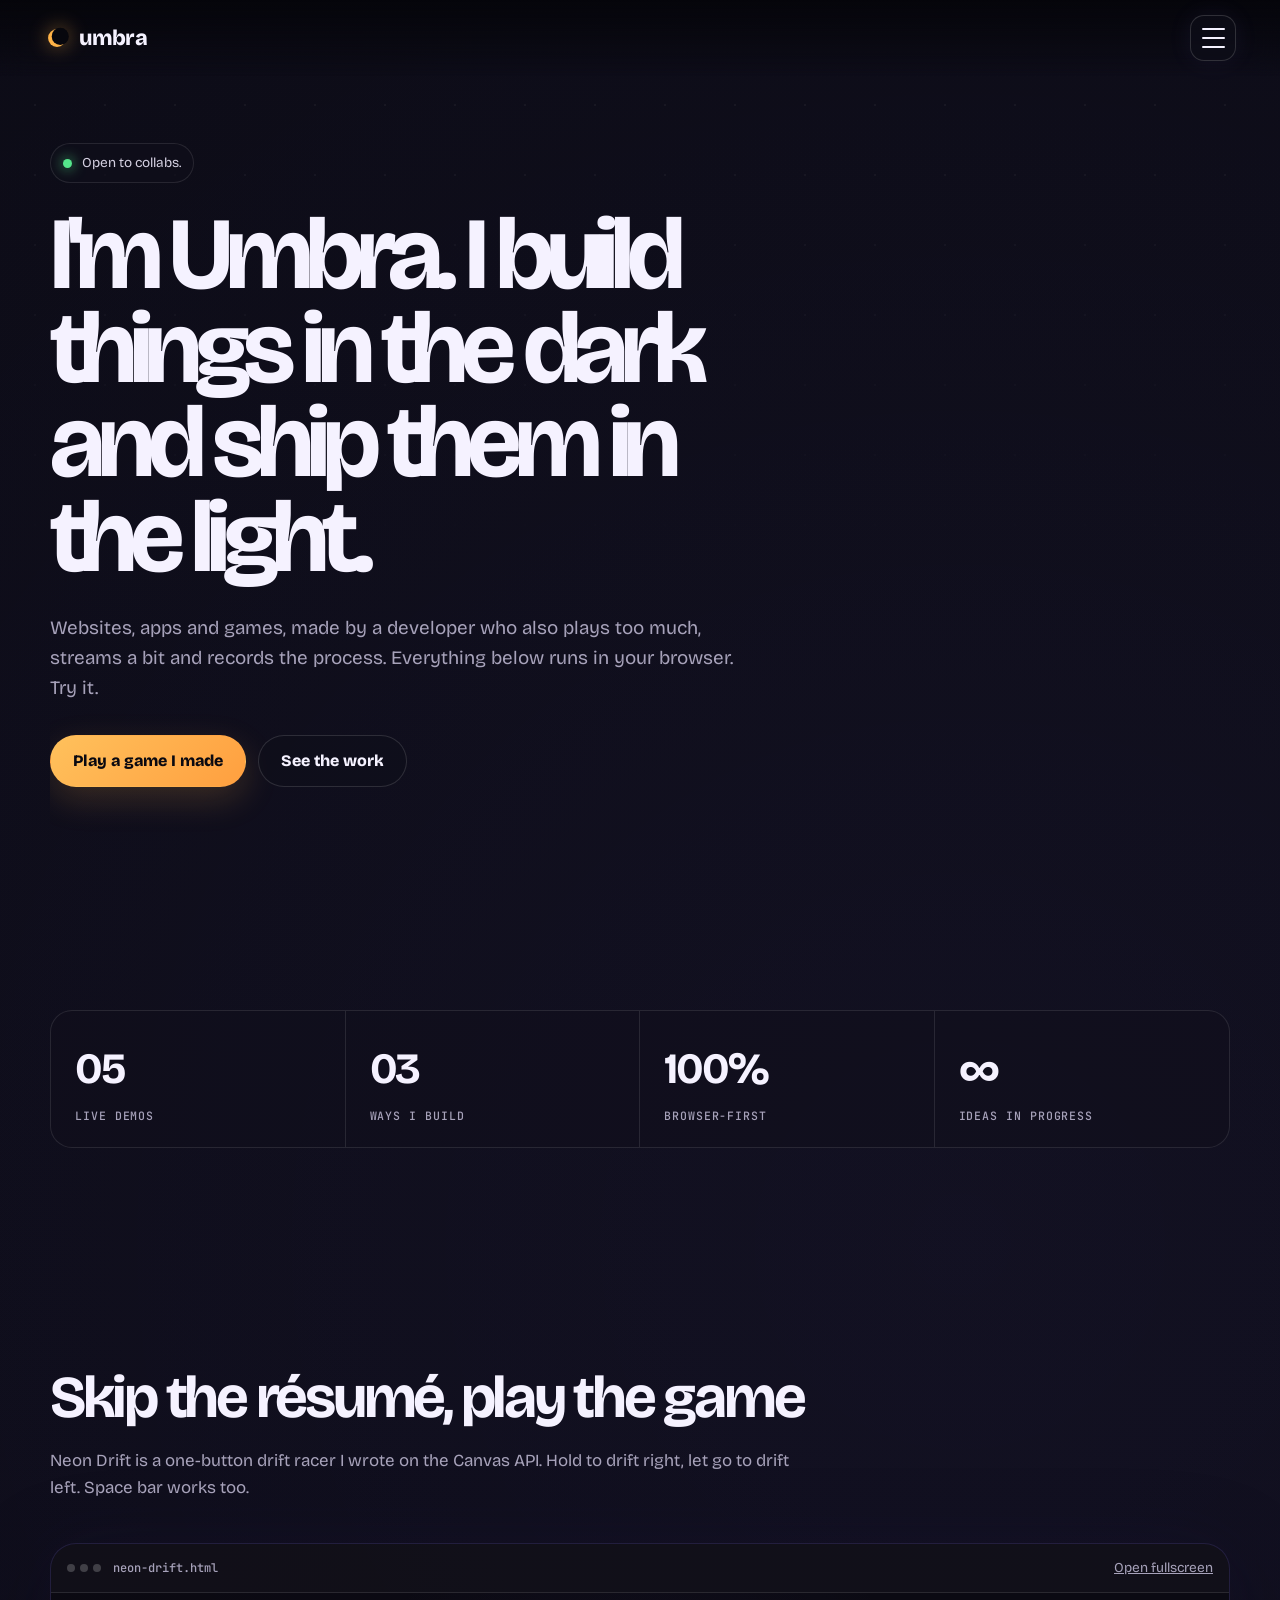
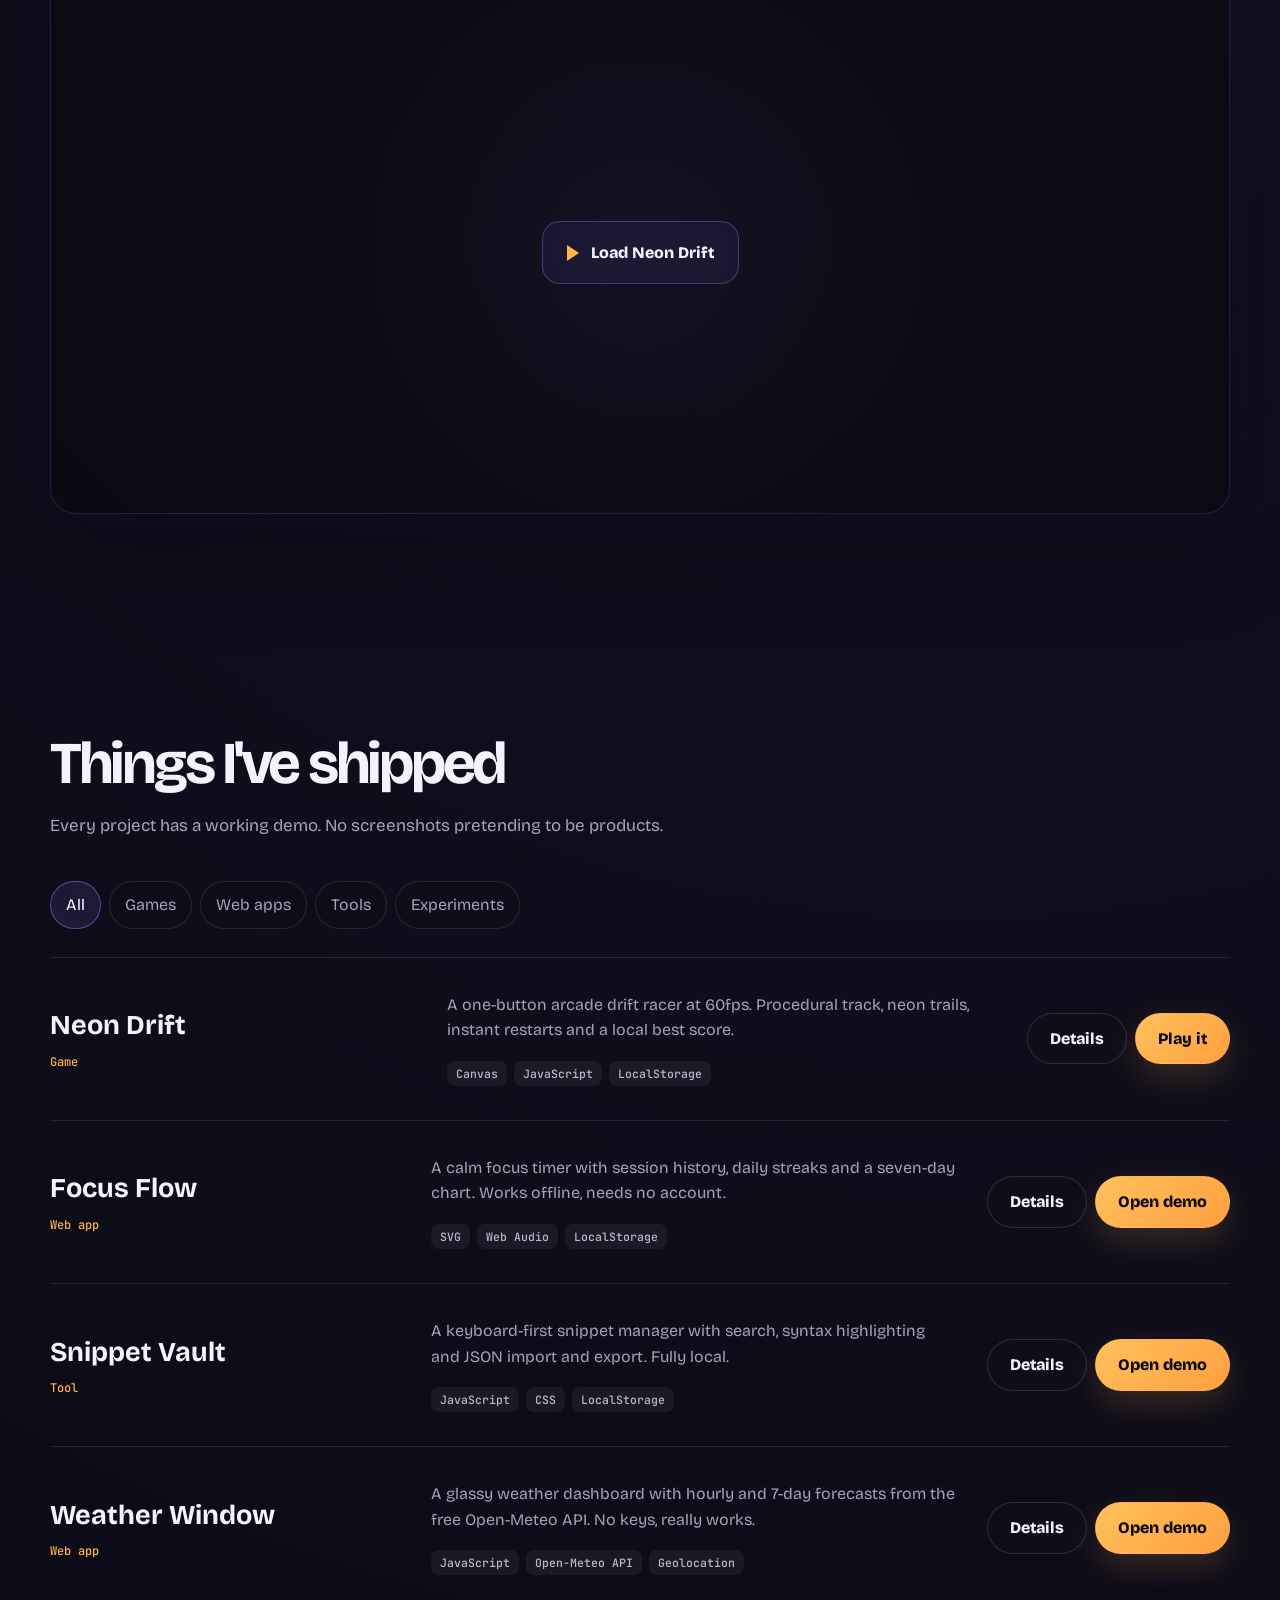
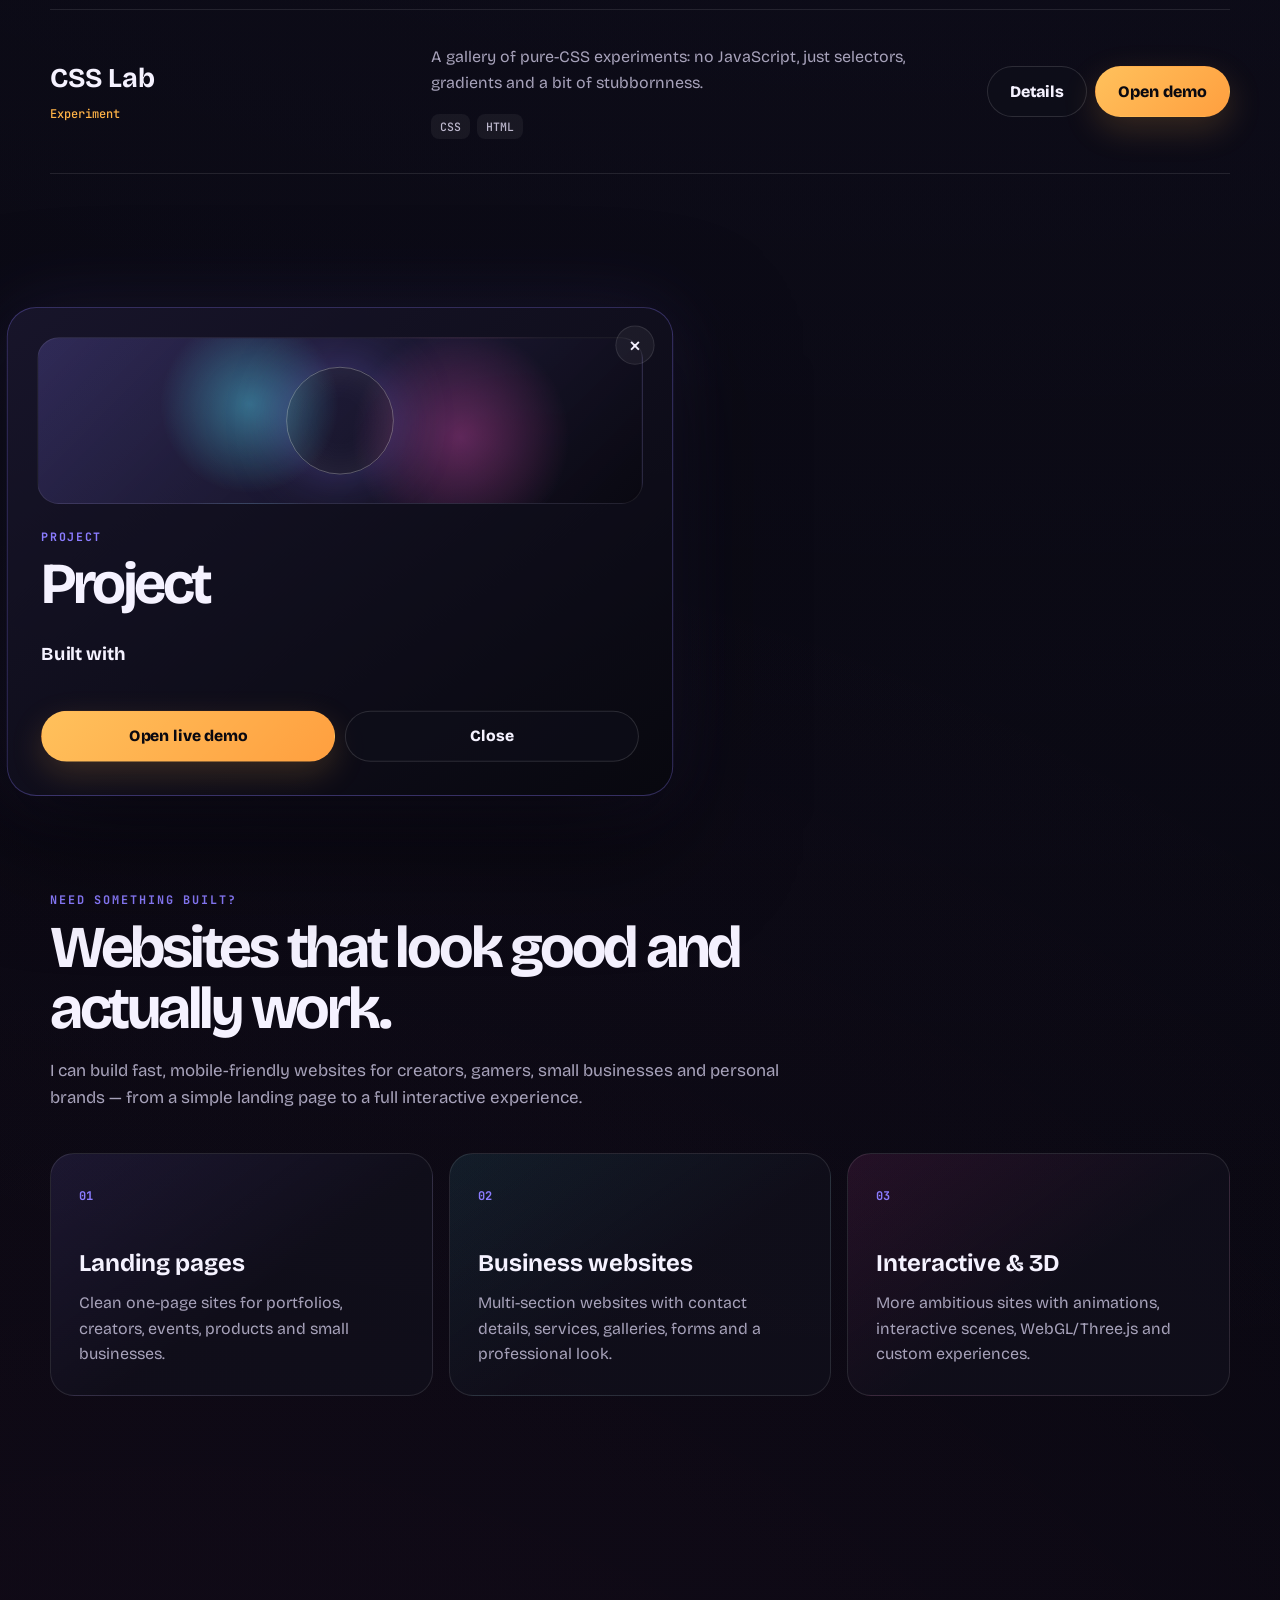
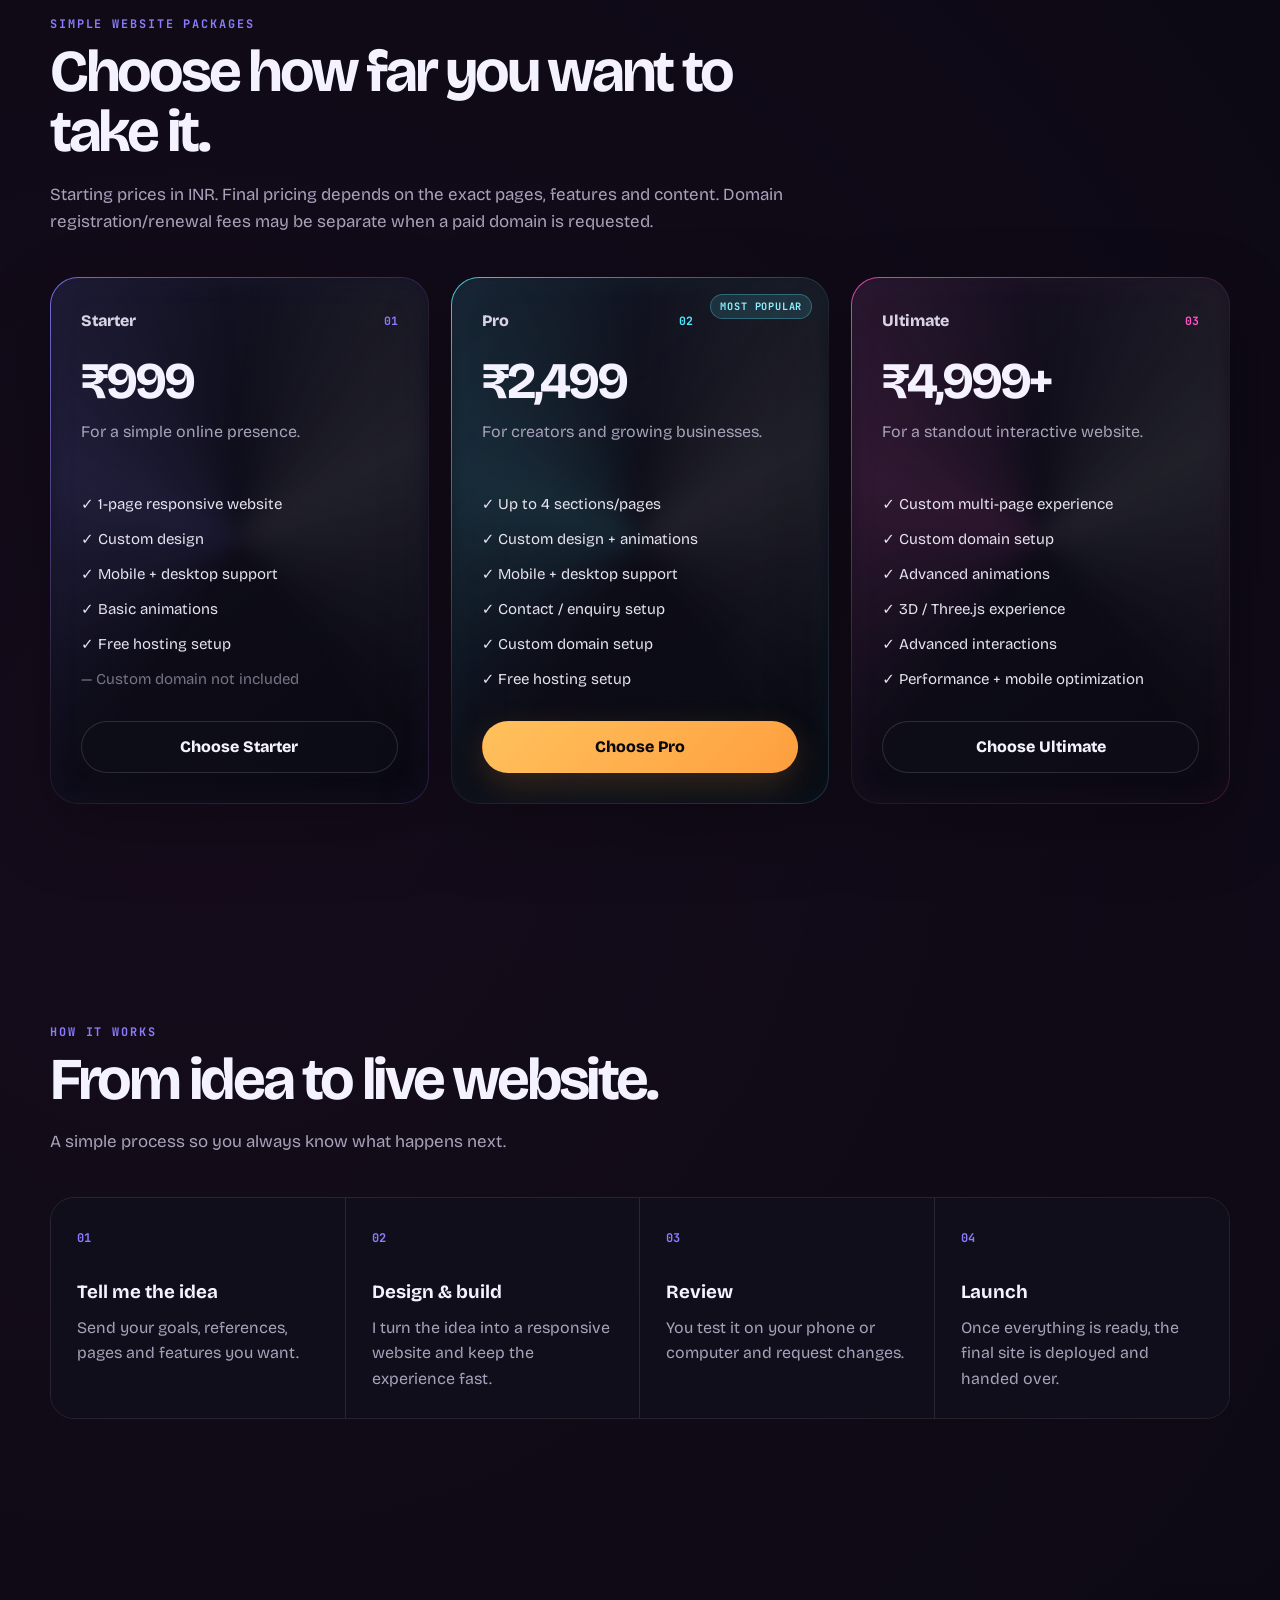
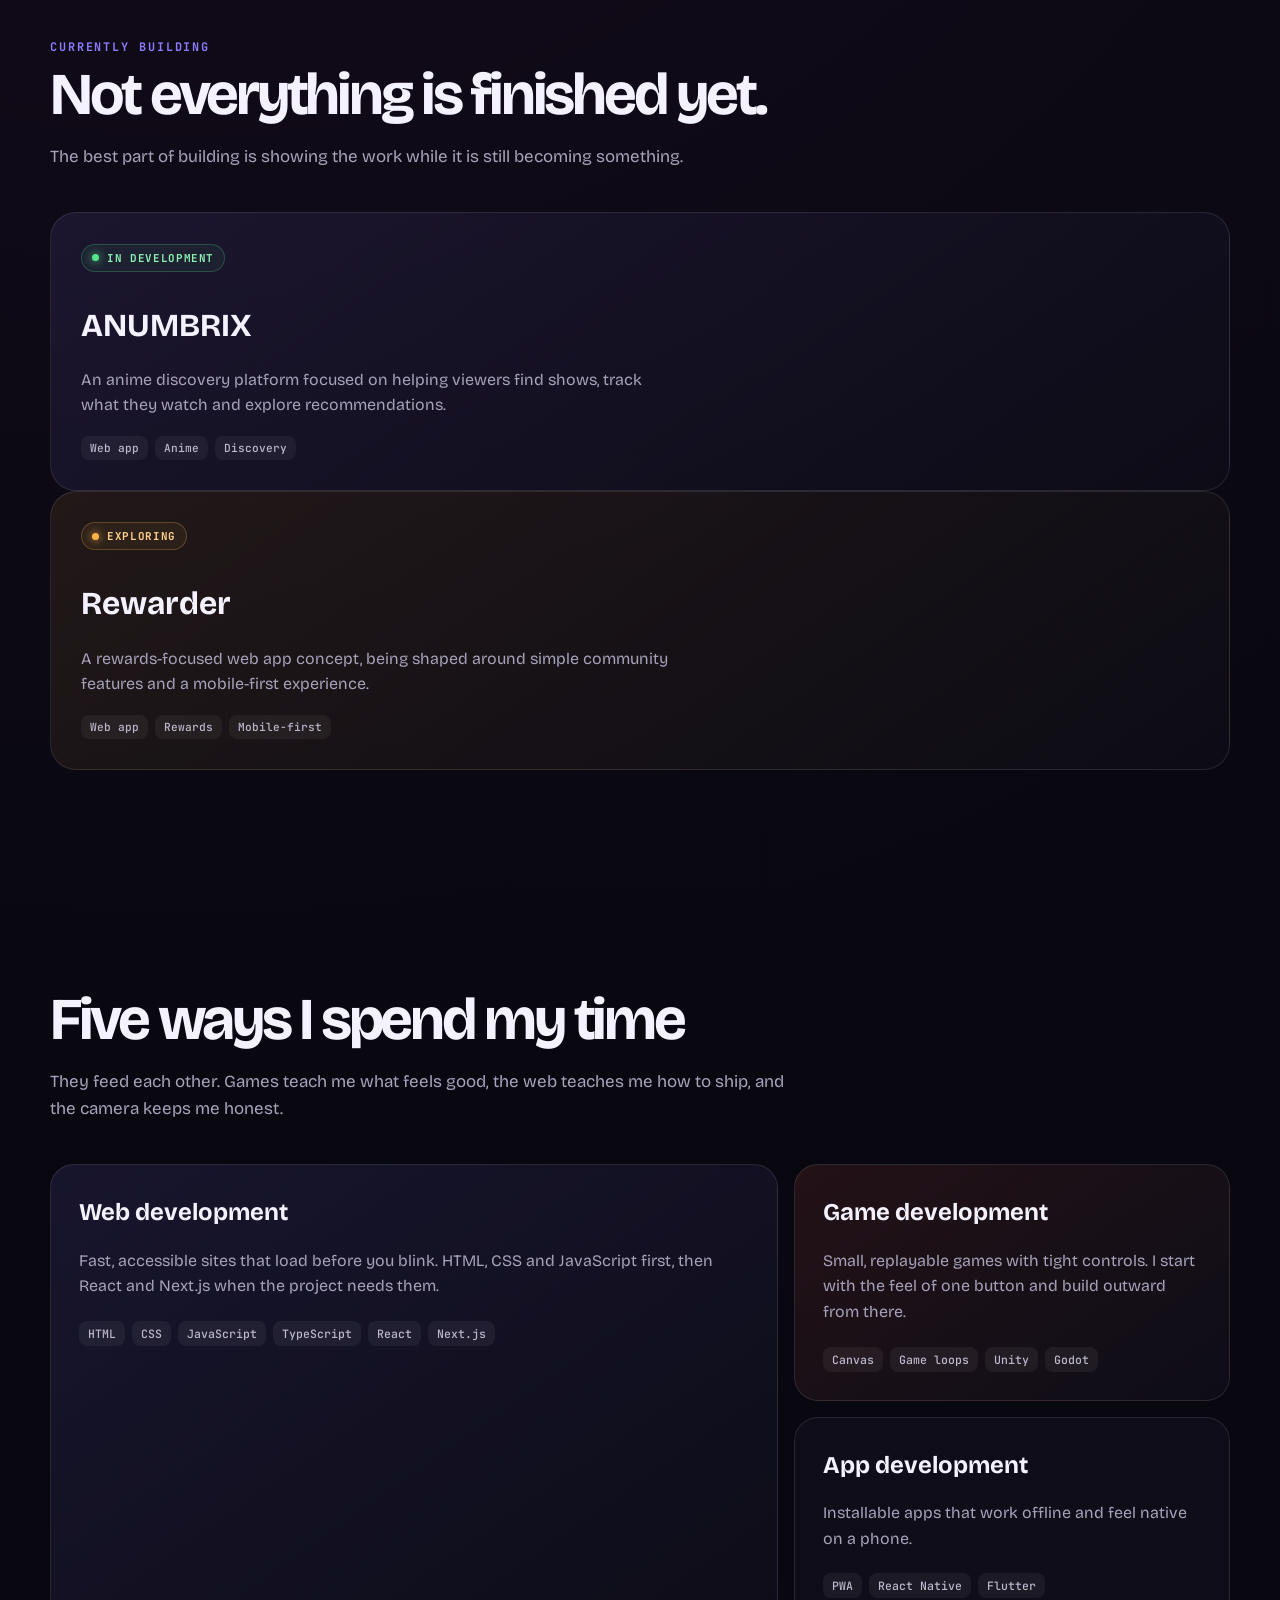
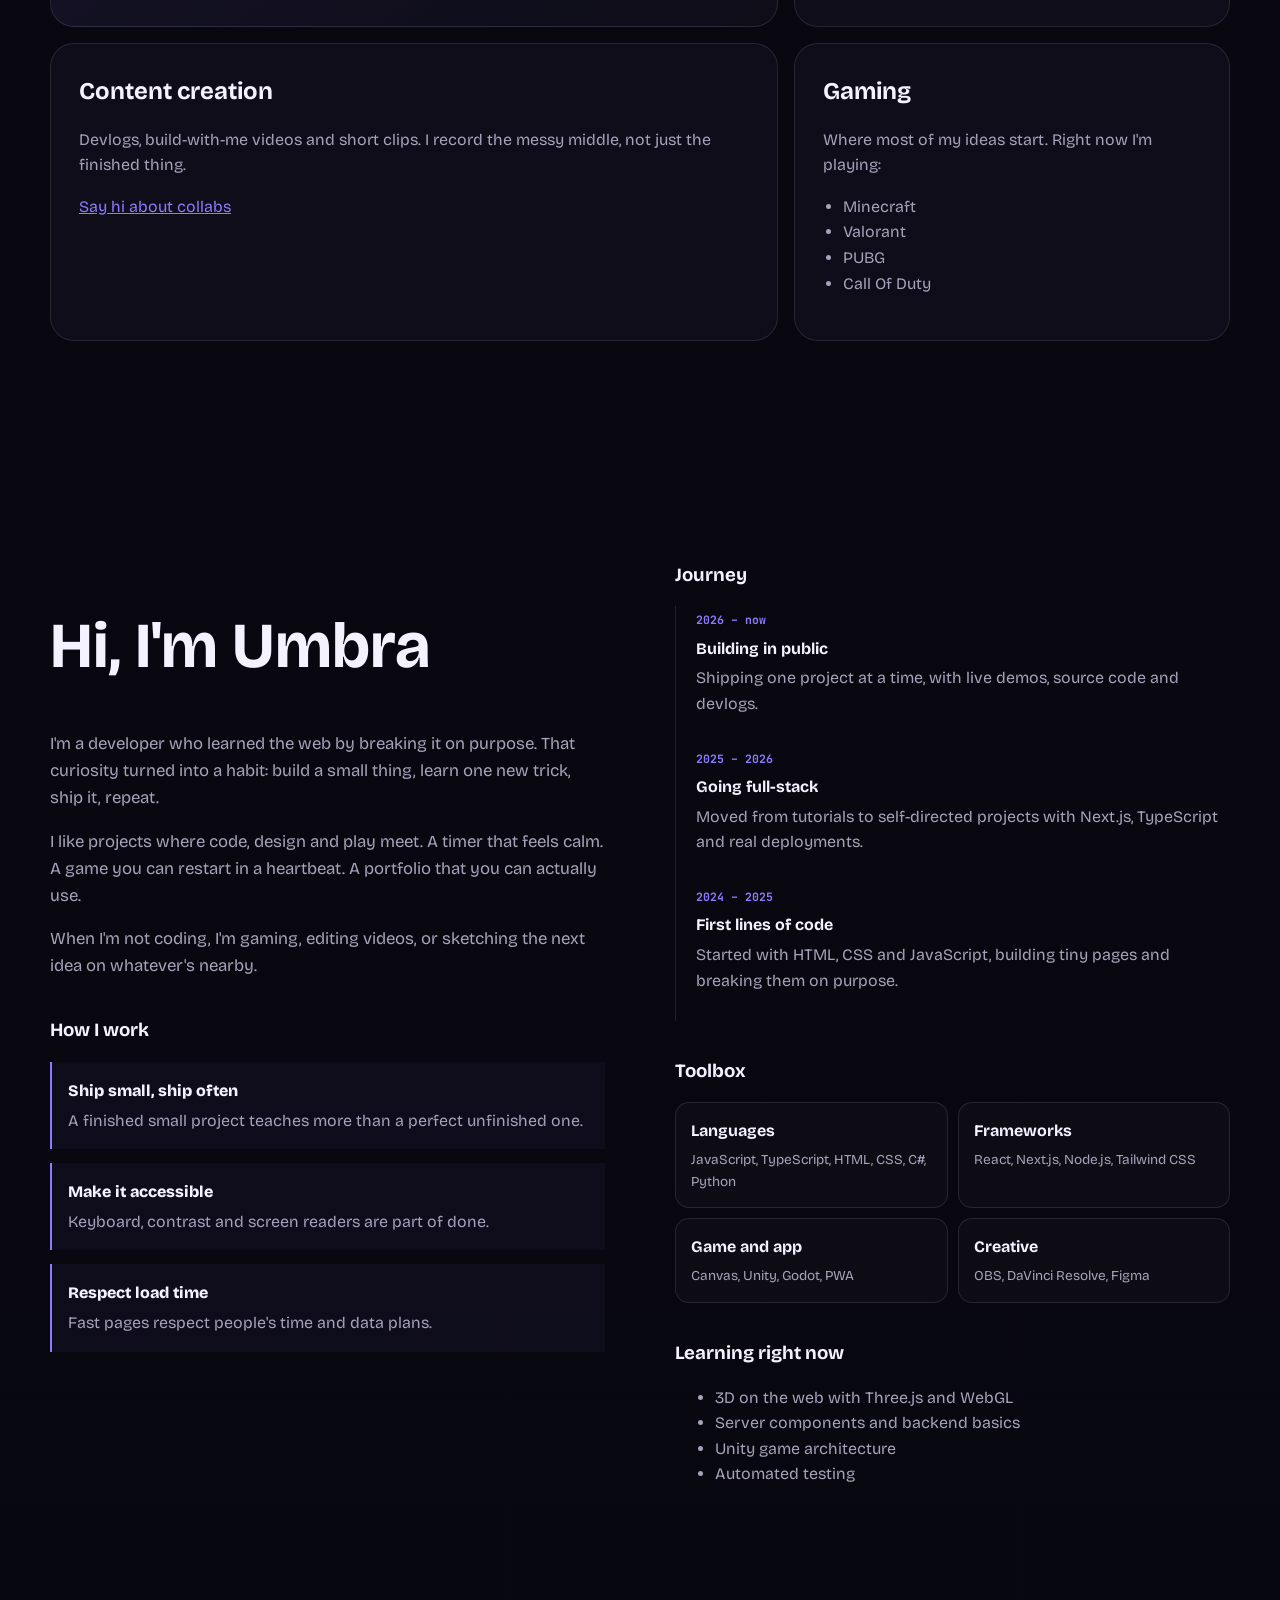
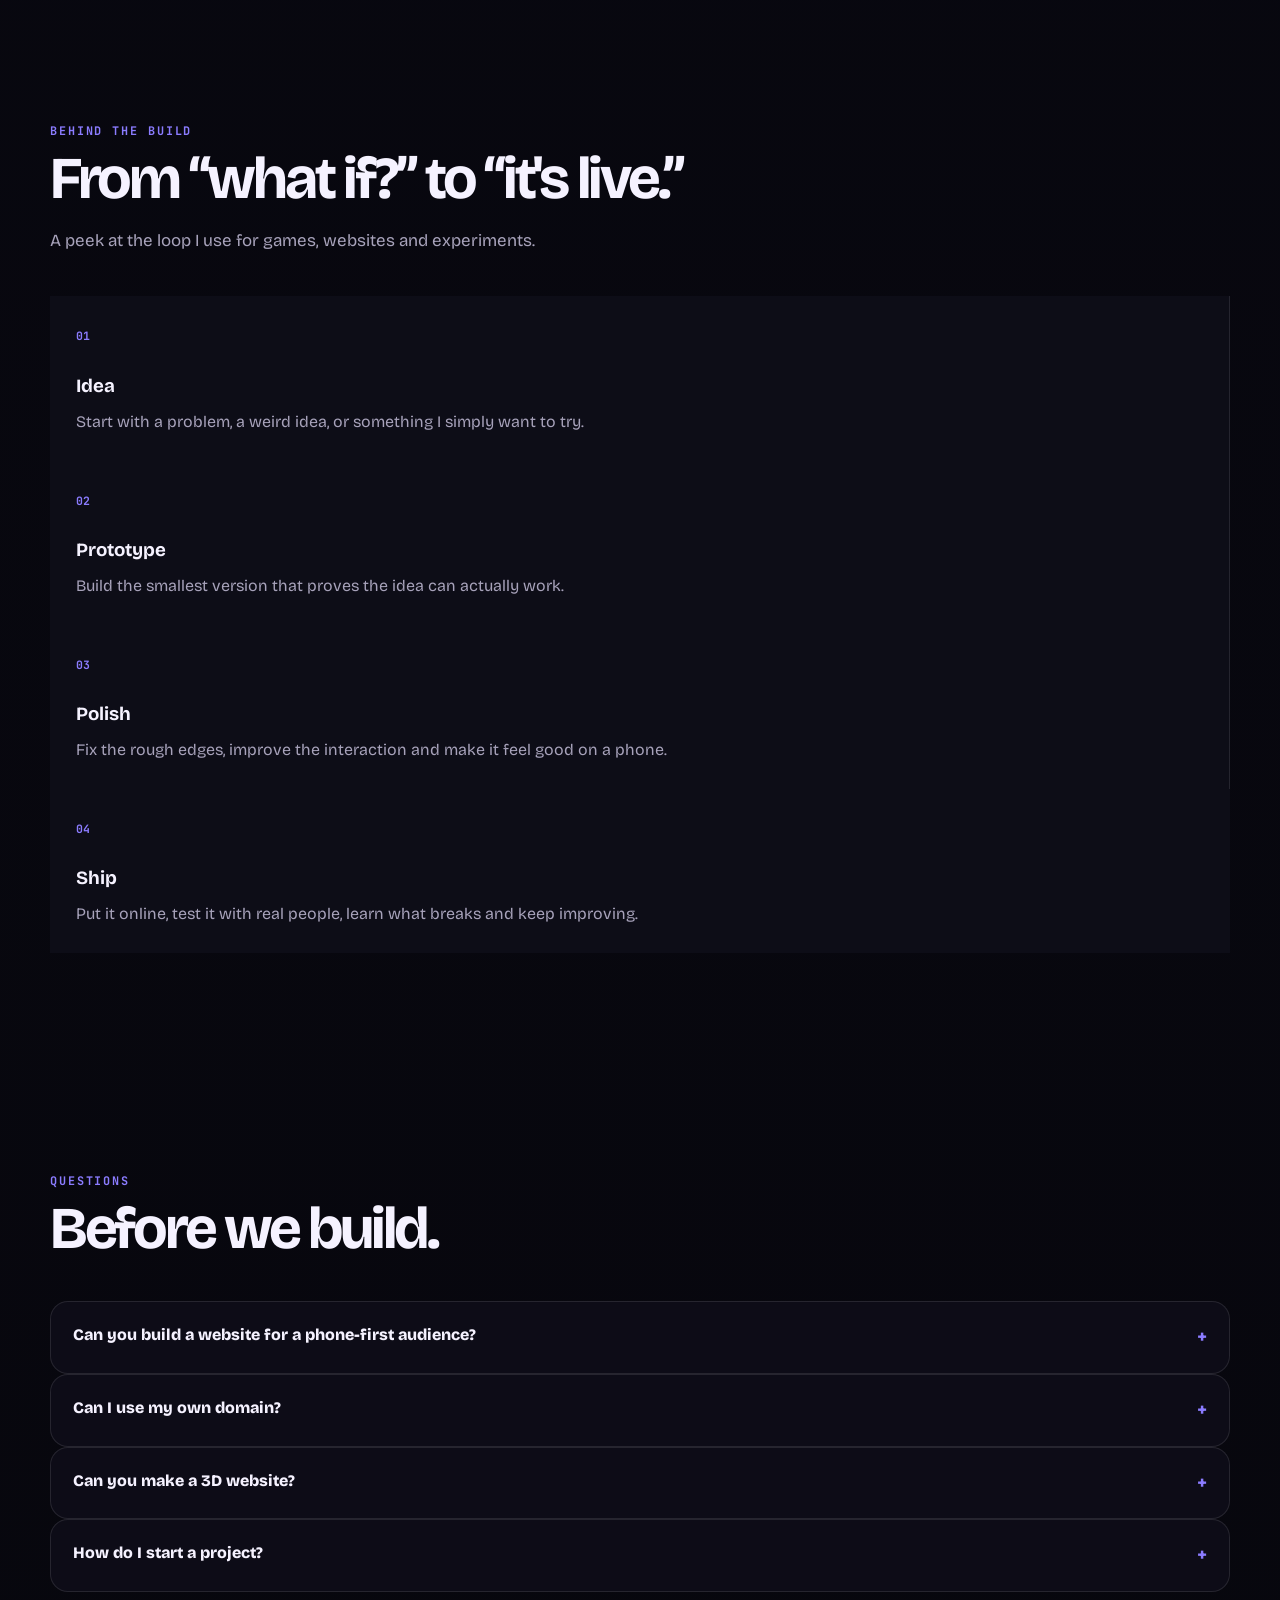
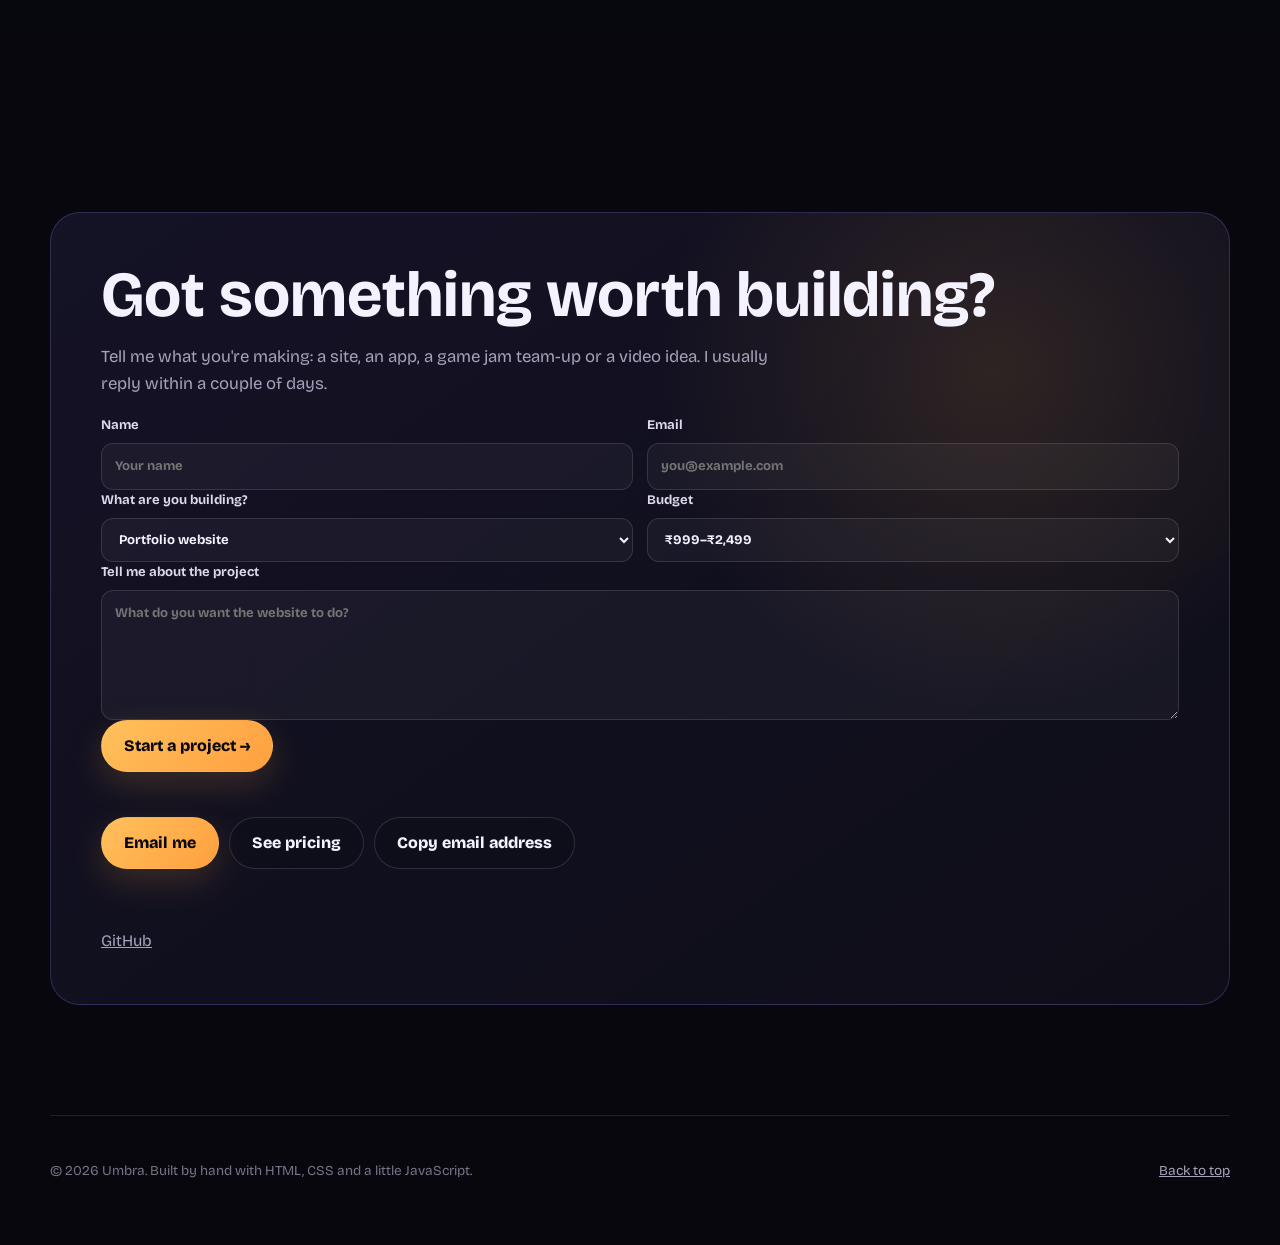
==== commit efc1cdf0: "Add files via upload" ====
--- a/index.html
+++ b/index.html
@@ -44,7 +44,10 @@
     <a href="#services">Services</a>
     <a href="#pricing">Pricing</a>
     <a href="#process">How it works</a>
+    <a href="#building">Currently building</a>
+    <a href="#behind">Behind the build</a>
     <a href="#about">About me</a>
+    <a href="#faq">FAQ</a>
     <a href="#contact">Contact</a>
   </nav>
 </header>
@@ -66,6 +69,16 @@
       <p class="hero-hint" id="hero-hint">Move your cursor to move the moon.</p>
     </section>
 
+    <!-- ───────────── Quick stats ───────────── -->
+    <section class="section stats-section" aria-label="Umbra stats">
+      <div class="stats-grid reveal">
+        <div><strong>05</strong><span>live demos</span></div>
+        <div><strong>03</strong><span>ways I build</span></div>
+        <div><strong>100%</strong><span>browser-first</span></div>
+        <div><strong>∞</strong><span>ideas in progress</span></div>
+      </div>
+    </section>
+
     <!-- ───────────── Play ───────────── -->
     <section class="section play" id="play" aria-labelledby="play-title">
       <div class="section-head">
@@ -106,6 +119,23 @@
       <ul class="projects" id="projects"></ul>
     </section>
 
+    <!-- ───────────── Project detail modal ───────────── -->
+    <div class="project-modal" id="project-modal" aria-hidden="true" role="dialog" aria-modal="true" aria-labelledby="project-modal-title">
+      <div class="modal-panel">
+        <button class="modal-close" type="button" data-modal-close aria-label="Close project details">×</button>
+        <div class="project-preview" aria-hidden="true"><span></span></div>
+        <p class="eyebrow" data-modal-category>Project</p>
+        <h2 id="project-modal-title" data-modal-title>Project</h2>
+        <p class="modal-blurb" data-modal-blurb></p>
+        <h3>Built with</h3>
+        <ul class="modal-tech" data-modal-tech></ul>
+        <div class="modal-actions">
+          <a class="btn btn-primary" data-modal-demo href="#" target="_blank" rel="noopener">Open live demo</a>
+          <button class="btn btn-ghost" type="button" data-modal-close>Close</button>
+        </div>
+      </div>
+    </div>
+
     <!-- ───────────── Services ───────────── -->
     <section class="section services" id="services" aria-labelledby="services-title">
       <div class="section-head">
@@ -115,17 +145,17 @@
       </div>
 
       <div class="service-grid">
-        <article class="service-card">
+        <article class="service-card reveal">
           <span class="service-number">01</span>
           <h3>Landing pages</h3>
           <p>Clean one-page sites for portfolios, creators, events, products and small businesses.</p>
         </article>
-        <article class="service-card">
+        <article class="service-card reveal">
           <span class="service-number">02</span>
           <h3>Business websites</h3>
           <p>Multi-section websites with contact details, services, galleries, forms and a professional look.</p>
         </article>
-        <article class="service-card">
+        <article class="service-card reveal">
           <span class="service-number">03</span>
           <h3>Interactive & 3D</h3>
           <p>More ambitious sites with animations, interactive scenes, WebGL/Three.js and custom experiences.</p>
@@ -142,7 +172,7 @@
       </div>
 
       <div class="pricing-grid">
-        <article class="price-card">
+        <article class="price-card reveal">
           <div class="price-top"><span>Starter</span><span class="price-badge">01</span></div>
           <h3>₹999</h3>
           <p class="price-sub">For a simple online presence.</p>
@@ -157,7 +187,7 @@
           <a class="btn btn-ghost price-btn" data-plan="Starter — ₹999" href="#contact">Choose Starter</a>
         </article>
 
-        <article class="price-card featured">
+        <article class="price-card featured reveal">
           <div class="popular">Most popular</div>
           <div class="price-top"><span>Pro</span><span class="price-badge">02</span></div>
           <h3>₹2,499</h3>
@@ -173,7 +203,7 @@
           <a class="btn btn-primary price-btn" data-plan="Pro — ₹2,499" href="#contact">Choose Pro</a>
         </article>
 
-        <article class="price-card premium">
+        <article class="price-card premium reveal">
           <div class="price-top"><span>Ultimate</span><span class="price-badge">03</span></div>
           <h3>₹4,999+</h3>
           <p class="price-sub">For a standout interactive website.</p>
@@ -198,10 +228,33 @@
         <p>A simple process so you always know what happens next.</p>
       </div>
       <div class="process-grid">
-        <article><span>01</span><h3>Tell me the idea</h3><p>Send your goals, references, pages and features you want.</p></article>
-        <article><span>02</span><h3>Design & build</h3><p>I turn the idea into a responsive website and keep the experience fast.</p></article>
-        <article><span>03</span><h3>Review</h3><p>You test it on your phone or computer and request changes.</p></article>
-        <article><span>04</span><h3>Launch</h3><p>Once everything is ready, the final site is deployed and handed over.</p></article>
+        <article class="reveal"><span>01</span><h3>Tell me the idea</h3><p>Send your goals, references, pages and features you want.</p></article>
+        <article class="reveal"><span>02</span><h3>Design & build</h3><p>I turn the idea into a responsive website and keep the experience fast.</p></article>
+        <article class="reveal"><span>03</span><h3>Review</h3><p>You test it on your phone or computer and request changes.</p></article>
+        <article class="reveal"><span>04</span><h3>Launch</h3><p>Once everything is ready, the final site is deployed and handed over.</p></article>
+      </div>
+    </section>
+
+    <!-- ───────────── Currently building ───────────── -->
+    <section class="section building" id="building" aria-labelledby="building-title">
+      <div class="section-head reveal">
+        <p class="eyebrow">Currently building</p>
+        <h2 id="building-title">Not everything is finished yet.</h2>
+        <p>The best part of building is showing the work while it is still becoming something.</p>
+      </div>
+      <div class="building-grid">
+        <article class="building-card reveal">
+          <span class="status-pill"><i></i> In development</span>
+          <h3>ANUMBRIX</h3>
+          <p>An anime discovery platform focused on helping viewers find shows, track what they watch and explore recommendations.</p>
+          <div class="tags"><span>Web app</span><span>Anime</span><span>Discovery</span></div>
+        </article>
+        <article class="building-card reveal">
+          <span class="status-pill warm"><i></i> Exploring</span>
+          <h3>Rewarder</h3>
+          <p>A rewards-focused web app concept, being shaped around simple community features and a mobile-first experience.</p>
+          <div class="tags"><span>Web app</span><span>Rewards</span><span>Mobile-first</span></div>
+        </article>
       </div>
     </section>
 
@@ -213,31 +266,31 @@
       </div>
 
       <div class="bento">
-        <article class="tile tile-web">
+        <article class="tile tile-web reveal">
           <h3>Web development</h3>
           <p>Fast, accessible sites that load before you blink. HTML, CSS and JavaScript first, then React and Next.js when the project needs them.</p>
           <ul class="tags"><li>HTML</li><li>CSS</li><li>JavaScript</li><li>TypeScript</li><li>React</li><li>Next.js</li></ul>
         </article>
 
-        <article class="tile tile-game">
+        <article class="tile tile-game reveal">
           <h3>Game development</h3>
           <p>Small, replayable games with tight controls. I start with the feel of one button and build outward from there.</p>
           <ul class="tags"><li>Canvas</li><li>Game loops</li><li>Unity</li><li>Godot</li></ul>
         </article>
 
-        <article class="tile tile-app">
+        <article class="tile tile-app reveal">
           <h3>App development</h3>
           <p>Installable apps that work offline and feel native on a phone.</p>
           <ul class="tags"><li>PWA</li><li>React Native</li><li>Flutter</li></ul>
         </article>
 
-        <article class="tile tile-content">
+        <article class="tile tile-content reveal">
           <h3>Content creation</h3>
           <p>Devlogs, build-with-me videos and short clips. I record the messy middle, not just the finished thing.</p>
           <a class="link" data-link="youtube" href="#contact">Watch on YouTube</a>
         </article>
 
-        <article class="tile tile-gaming">
+        <article class="tile tile-gaming reveal">
           <h3>Gaming</h3>
           <p>Where most of my ideas start. Right now I'm playing:</p>
           <ul class="playing" id="playing"></ul>
@@ -301,12 +354,61 @@
       </div>
     </section>
 
-    <!-- ───────────── Contact ───────────── -->
+    <!-- ───────────── Behind the build ───────────── -->
+    <section class="section behind" id="behind" aria-labelledby="behind-title">
+      <div class="section-head reveal">
+        <p class="eyebrow">Behind the build</p>
+        <h2 id="behind-title">From “what if?” to “it's live.”</h2>
+        <p>A peek at the loop I use for games, websites and experiments.</p>
+      </div>
+      <div class="build-track">
+        <article class="reveal"><span>01</span><h3>Idea</h3><p>Start with a problem, a weird idea, or something I simply want to try.</p></article>
+        <article class="reveal"><span>02</span><h3>Prototype</h3><p>Build the smallest version that proves the idea can actually work.</p></article>
+        <article class="reveal"><span>03</span><h3>Polish</h3><p>Fix the rough edges, improve the interaction and make it feel good on a phone.</p></article>
+        <article class="reveal"><span>04</span><h3>Ship</h3><p>Put it online, test it with real people, learn what breaks and keep improving.</p></article>
+      </div>
+    </section>
+
+    <!-- ───────────── FAQ ───────────── -->
+    <section class="section faq" id="faq" aria-labelledby="faq-title">
+      <div class="section-head reveal">
+        <p class="eyebrow">Questions</p>
+        <h2 id="faq-title">Before we build.</h2>
+      </div>
+      <div class="faq-list">
+        <details class="reveal"><summary>Can you build a website for a phone-first audience?</summary><p>Yes. I design around small screens first and then scale the layout up for tablets and desktop.</p></details>
+        <details class="reveal"><summary>Can I use my own domain?</summary><p>Yes. Domain setup is included in the Pro and Ultimate packages. The domain registration or renewal cost itself is separate if the domain is paid.</p></details>
+        <details class="reveal"><summary>Can you make a 3D website?</summary><p>Yes. The Ultimate package can include interactive 3D or Three.js experiences when the project needs them.</p></details>
+        <details class="reveal"><summary>How do I start a project?</summary><p>Use the project form below, choose the closest budget, and describe what you want to build. It opens an email with the details ready to send.</p></details>
+      </div>
+    </section>
+
+    <!-- ───────────── Contact ───────────── -->    <!-- ───────────── Contact ───────────── -->
     <section class="section contact" id="contact" aria-labelledby="contact-title">
       <div class="contact-card">
         <h2 id="contact-title">Got something worth building?</h2>
         <p>Tell me what you're making: a site, an app, a game jam team-up or a video idea. I usually reply within a couple of days.</p>
 
+        <form class="inquiry-form" id="inquiry-form">
+          <div class="form-row">
+            <label>Name<input name="name" autocomplete="name" required placeholder="Your name" /></label>
+            <label>Email<input name="email" type="email" autocomplete="email" required placeholder="you@example.com" /></label>
+          </div>
+          <div class="form-row">
+            <label>What are you building?
+              <select name="type">
+                <option>Portfolio website</option><option>Business website</option><option>Landing page</option><option>Web app</option><option>Game</option><option>3D / interactive website</option><option>Something else</option>
+              </select>
+            </label>
+            <label>Budget
+              <select name="budget"><option>₹999–₹2,499</option><option>₹2,500–₹4,999</option><option>₹5,000+</option><option>Not sure yet</option></select>
+            </label>
+          </div>
+          <label>Tell me about the project<textarea name="details" rows="5" required placeholder="What do you want the website to do?"></textarea></label>
+          <button class="btn btn-primary" type="submit">Start a project →</button>
+          <p class="form-status" id="inquiry-status" role="status" aria-live="polite"></p>
+        </form>
+
         <div class="contact-actions">
           <a class="btn btn-primary" id="mail-btn" data-link="email" href="#contact">Email me</a>
           <a class="btn btn-ghost" href="#pricing">See pricing</a>
--- a/style.css
+++ b/style.css
@@ -50,3 +50,4 @@
 @media(max-width:900px){.project{grid-template-columns:1fr;gap:15px}.links{justify-content:flex-start}.service-grid,.pricing-grid{grid-template-columns:1fr}.price-card:nth-child(2),.price-card:nth-child(2):hover{transform:none}.bento{grid-template-columns:1fr}.tile-web{grid-row:auto}.about-grid{grid-template-columns:1fr;gap:35px}.process-grid{grid-template-columns:1fr 1fr}.process-grid article:nth-child(2){border-right:0}.process-grid article:nth-child(-n+2){border-bottom:1px solid var(--line)}}
 @media(max-width:620px){.section{width:min(100% - 28px,var(--max));padding:80px 0}.hero{width:min(100% - 28px,var(--max));padding-top:105px}.hero h1{font-size:clamp(2.65rem,12vw,4.4rem)}#eclipse{position:relative;order:-1;right:auto;top:auto;width:min(92vw,390px);height:min(92vw,390px);margin:0 auto -30px}.console-screen,.console-screen iframe{min-height:390px;height:390px}.mobile-menu{width:min(300px,78vw);padding-left:20px;padding-right:20px}.process-grid{grid-template-columns:1fr}.process-grid article{border-right:0!important;border-bottom:1px solid var(--line)}.process-grid article:last-child{border-bottom:0}.contact-card{padding:30px 22px}.site-footer{flex-direction:column}.price-card{padding:25px}.price-card h3{font-size:2.8rem}}
 @media(prefers-reduced-motion:reduce){html{scroll-behavior:auto}.price-card::before{animation:none}.btn,.service-card,.price-card{transition:none}}
+\n\n/* ───────────────────────── Complete professional upgrade ───────────────────────── */\nbody.modal-open{overflow:hidden}.links{gap:8px;flex-wrap:wrap}.project-details{cursor:pointer}\n.stats-section{padding-top:20px;padding-bottom:20px}.stats-grid{display:grid;grid-template-columns:repeat(4,1fr);border:1px solid var(--line);border-radius:22px;overflow:hidden;background:rgba(17,16,28,.55)}.stats-grid div{padding:24px;border-right:1px solid var(--line);display:grid;gap:4px}.stats-grid div:last-child{border-right:0}.stats-grid strong{font-size:clamp(1.7rem,4vw,2.7rem);letter-spacing:-.05em}.stats-grid span{color:var(--muted);font:500 .72rem var(--mono);text-transform:uppercase;letter-spacing:.08em}\n\n/* Project modal */\n.project-modal{position:fixed;inset:0;z-index:120;display:grid;place-items:center;padding:22px;background:rgba(3,3,8,.72);backdrop-filter:blur(18px);-webkit-backdrop-filter:blur(18px);opacity:0;visibility:hidden;pointer-events:none;transition:opacity .25s,visibility .25s}.project-modal.is-open{opacity:1;visibility:visible;pointer-events:auto}.modal-panel{position:relative;width:min(680px,100%);max-height:min(88svh,760px);overflow:auto;padding:34px;border:1px solid rgba(139,124,255,.3);border-radius:30px;background:linear-gradient(145deg,rgba(24,21,43,.98),rgba(8,8,15,.98));box-shadow:0 40px 120px rgba(0,0,0,.6),0 0 80px rgba(139,124,255,.12);transform:translateY(18px) scale(.98);transition:transform .3s cubic-bezier(.22,1,.36,1)}.project-modal.is-open .modal-panel{transform:none}.modal-close{position:absolute;right:18px;top:18px;width:40px;height:40px;border-radius:50%;border:1px solid var(--line);background:rgba(255,255,255,.05);color:var(--text);font-size:1.5rem;line-height:1;cursor:pointer}.project-preview{height:170px;margin:-4px -4px 26px;border-radius:22px;background:radial-gradient(circle at 35% 40%,rgba(83,231,255,.4),transparent 22%),radial-gradient(circle at 70% 60%,rgba(255,85,200,.32),transparent 25%),linear-gradient(135deg,rgba(139,124,255,.22),rgba(9,8,16,.85));border:1px solid rgba(255,255,255,.08);display:grid;place-items:center;overflow:hidden}.project-preview span{width:110px;height:110px;border-radius:50%;border:1px solid rgba(255,255,255,.3);box-shadow:0 0 60px rgba(139,124,255,.35),inset 0 0 40px rgba(255,255,255,.08)}.modal-panel h2{font-size:clamp(2.2rem,6vw,3.7rem);line-height:1;letter-spacing:-.06em;margin:0}.modal-blurb{color:var(--muted);font-size:1.05rem}.modal-panel h3{margin:28px 0 12px}.modal-tech{display:flex;flex-wrap:wrap;gap:8px;padding:0;margin:0;list-style:none}.modal-tech li{padding:7px 10px;border-radius:9px;background:rgba(139,124,255,.1);border:1px solid rgba(139,124,255,.18);color:#d8d2ee;font:500 .72rem var(--mono)}.modal-actions{display:flex;gap:10px;flex-wrap:wrap;margin-top:30px}.modal-actions .btn{flex:1;min-width:170px}\n\n/* Currently building */\n.building-grid{display:grid;grid-template-columns:repeat(2,1fr);gap:18px}.building-card{position:relative;padding:30px;border:1px solid var(--line);border-radius:26px;background:linear-gradient(145deg,rgba(139,124,255,.11),rgba(14,13,23,.82));overflow:hidden}.building-card:nth-child(2){background:linear-gradient(145deg,rgba(255,179,71,.09),rgba(14,13,23,.82))}.status-pill{display:inline-flex;align-items:center;gap:8px;padding:6px 10px;border:1px solid rgba(85,230,139,.24);border-radius:999px;color:#8cf2b0;background:rgba(85,230,139,.06);font:700 .68rem var(--mono);text-transform:uppercase;letter-spacing:.06em}.status-pill i{width:7px;height:7px;border-radius:50%;background:var(--green);box-shadow:0 0 10px var(--green)}.status-pill.warm{color:#ffd08b;border-color:rgba(255,179,71,.25);background:rgba(255,179,71,.06)}.status-pill.warm i{background:var(--orange);box-shadow:0 0 10px var(--orange)}.building-card h3{font-size:2rem;margin:28px 0 8px}.building-card p{color:var(--muted);max-width:600px}.building-card .tags{margin-top:18px}.building-card .tags span{padding:5px 9px;border-radius:8px;background:rgba(255,255,255,.05);color:#bdb8cd;font:500 .7rem var(--mono)}\n\n/* Behind build */\n.build-track{display:grid;grid-template-columns:repeat(4,1fr);border:1px solid var(--line);border-radius:24px;overflow:hidden}.build-track article{padding:26px;background:rgba(17,16,28,.7);border-right:1px solid var(--line)}.build-track article:last-child{border-right:0}.build-track span{color:var(--violet);font:700 .72rem var(--mono)}.build-track h3{margin:24px 0 7px}.build-track p{margin:0;color:var(--muted)}\n\n/* FAQ */\n.faq-list{display:grid;gap:10px;max-width:900px}.faq-list details{border:1px solid var(--line);border-radius:18px;background:rgba(17,16,28,.68);overflow:hidden}.faq-list summary{padding:20px 22px;cursor:pointer;font-weight:800;list-style:none;display:flex;justify-content:space-between;gap:15px}.faq-list summary::-webkit-details-marker{display:none}.faq-list summary::after{content:'+';color:var(--violet);font-size:1.2rem}.faq-list details[open] summary::after{content:'−'}.faq-list details p{padding:0 22px 20px;margin:0;color:var(--muted)}\n\n/* Project inquiry */\n.inquiry-form{margin-top:28px;padding:22px;border:1px solid rgba(139,124,255,.18);border-radius:22px;background:rgba(5,5,12,.28);display:grid;gap:15px;max-width:900px}.form-row{display:grid;grid-template-columns:1fr 1fr;gap:14px}.inquiry-form label{display:grid;gap:7px;color:#ddd8eb;font-size:.82rem;font-weight:700}.inquiry-form input,.inquiry-form select,.inquiry-form textarea{width:100%;border:1px solid rgba(255,255,255,.12);border-radius:12px;background:rgba(255,255,255,.04);color:var(--text);padding:12px 13px;outline:none;font:inherit}.inquiry-form select option{background:#11101c;color:#fff}.inquiry-form textarea{resize:vertical;min-height:120px}.inquiry-form input:focus,.inquiry-form select:focus,.inquiry-form textarea:focus{border-color:rgba(139,124,255,.65);box-shadow:0 0 0 3px rgba(139,124,255,.1)}.inquiry-form .btn{justify-self:start}.form-status{min-height:20px;margin:0;color:var(--muted);font-size:.82rem}\n\n/* Scroll reveal */\n.reveal{opacity:0;transform:translateY(22px);transition:opacity .7s ease,transform .7s cubic-bezier(.22,1,.36,1)}.reveal.is-visible{opacity:1;transform:none}@media(prefers-reduced-motion:reduce){.reveal{opacity:1;transform:none;transition:none}.project-modal,.modal-panel{transition:none}}\n\n@media(max-width:900px){.stats-grid{grid-template-columns:1fr 1fr}.stats-grid div:nth-child(2){border-right:0}.stats-grid div:nth-child(-n+2){border-bottom:1px solid var(--line)}.building-grid{grid-template-columns:1fr}.build-track{grid-template-columns:1fr 1fr}.build-track article:nth-child(2){border-right:0}.build-track article:nth-child(-n+2){border-bottom:1px solid var(--line)}}\n@media(max-width:620px){.stats-grid{grid-template-columns:1fr 1fr}.stats-grid div{padding:18px}.modal-panel{padding:25px}.project-preview{height:140px}.form-row{grid-template-columns:1fr}.inquiry-form{padding:17px}.build-track{grid-template-columns:1fr}.build-track article{border-right:0!important;border-bottom:1px solid var(--line)}.build-track article:last-child{border-bottom:0}.modal-actions .btn{width:100%}}\n
